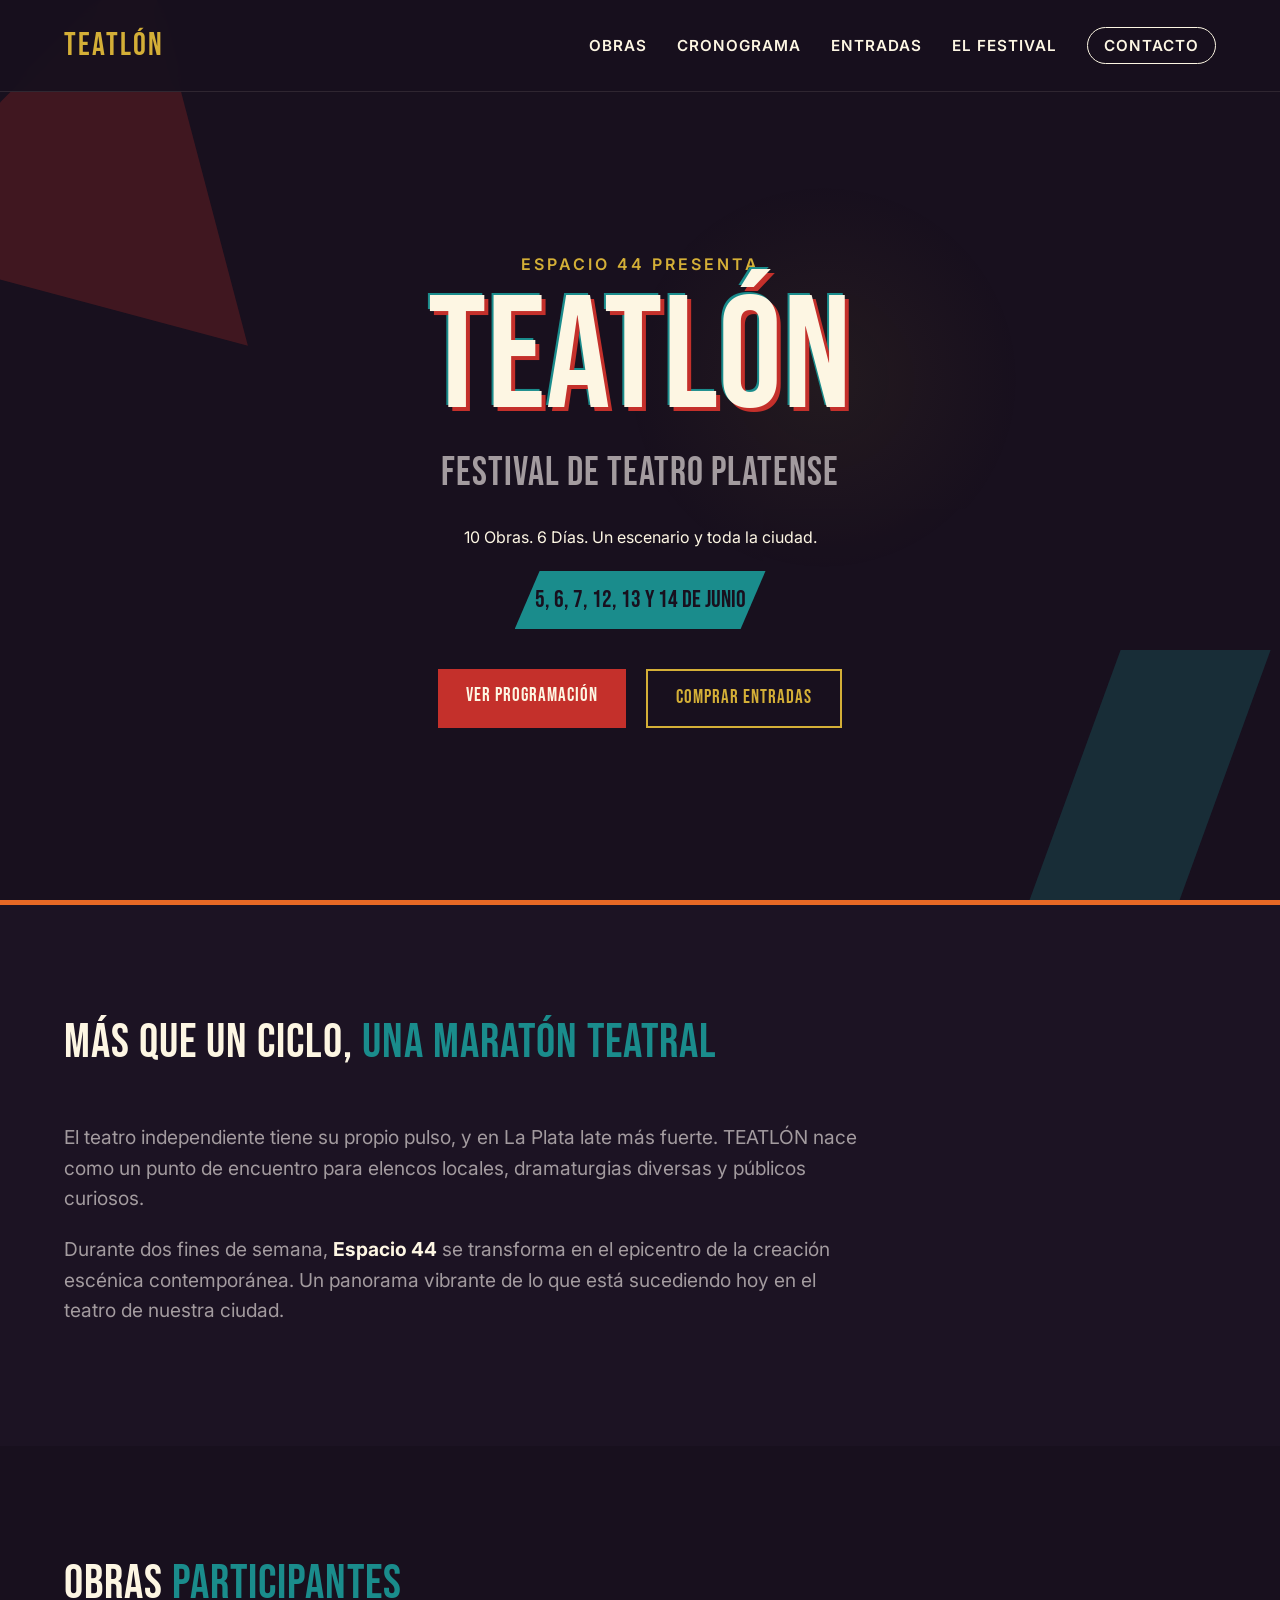
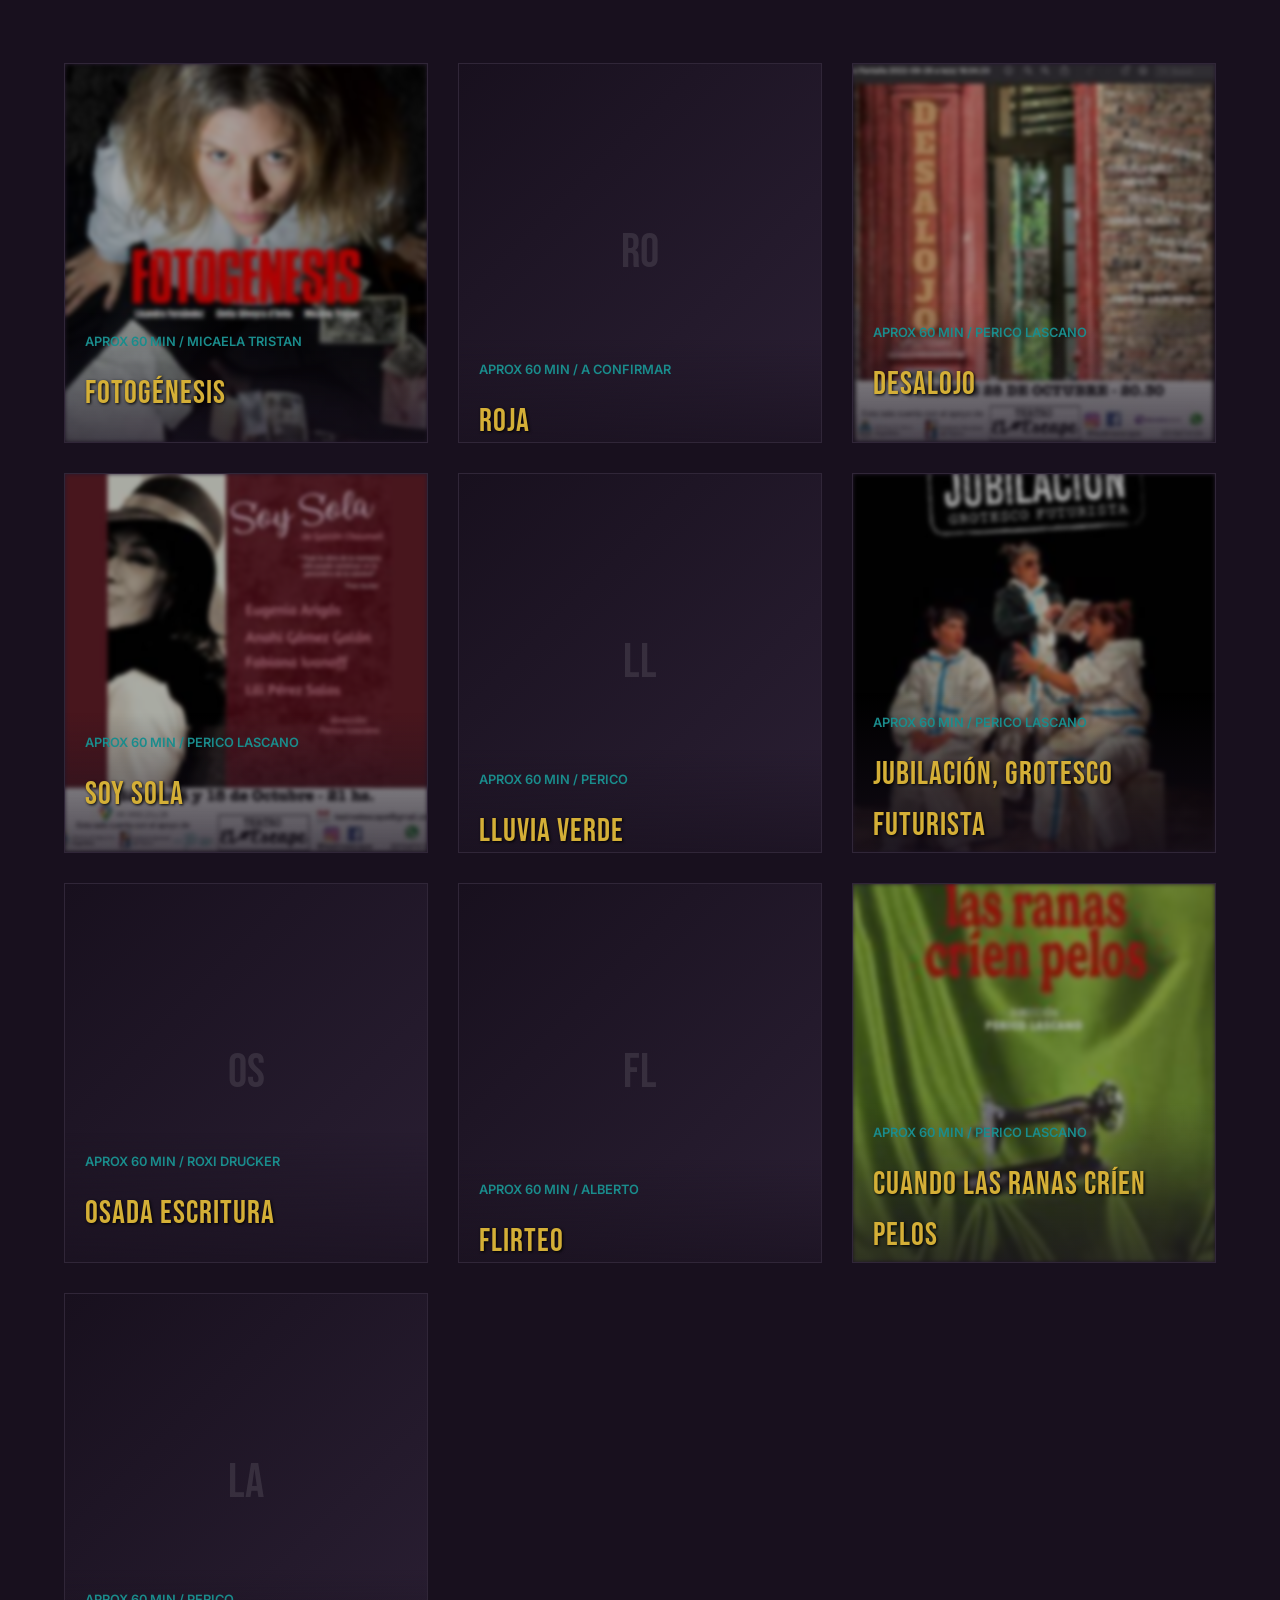
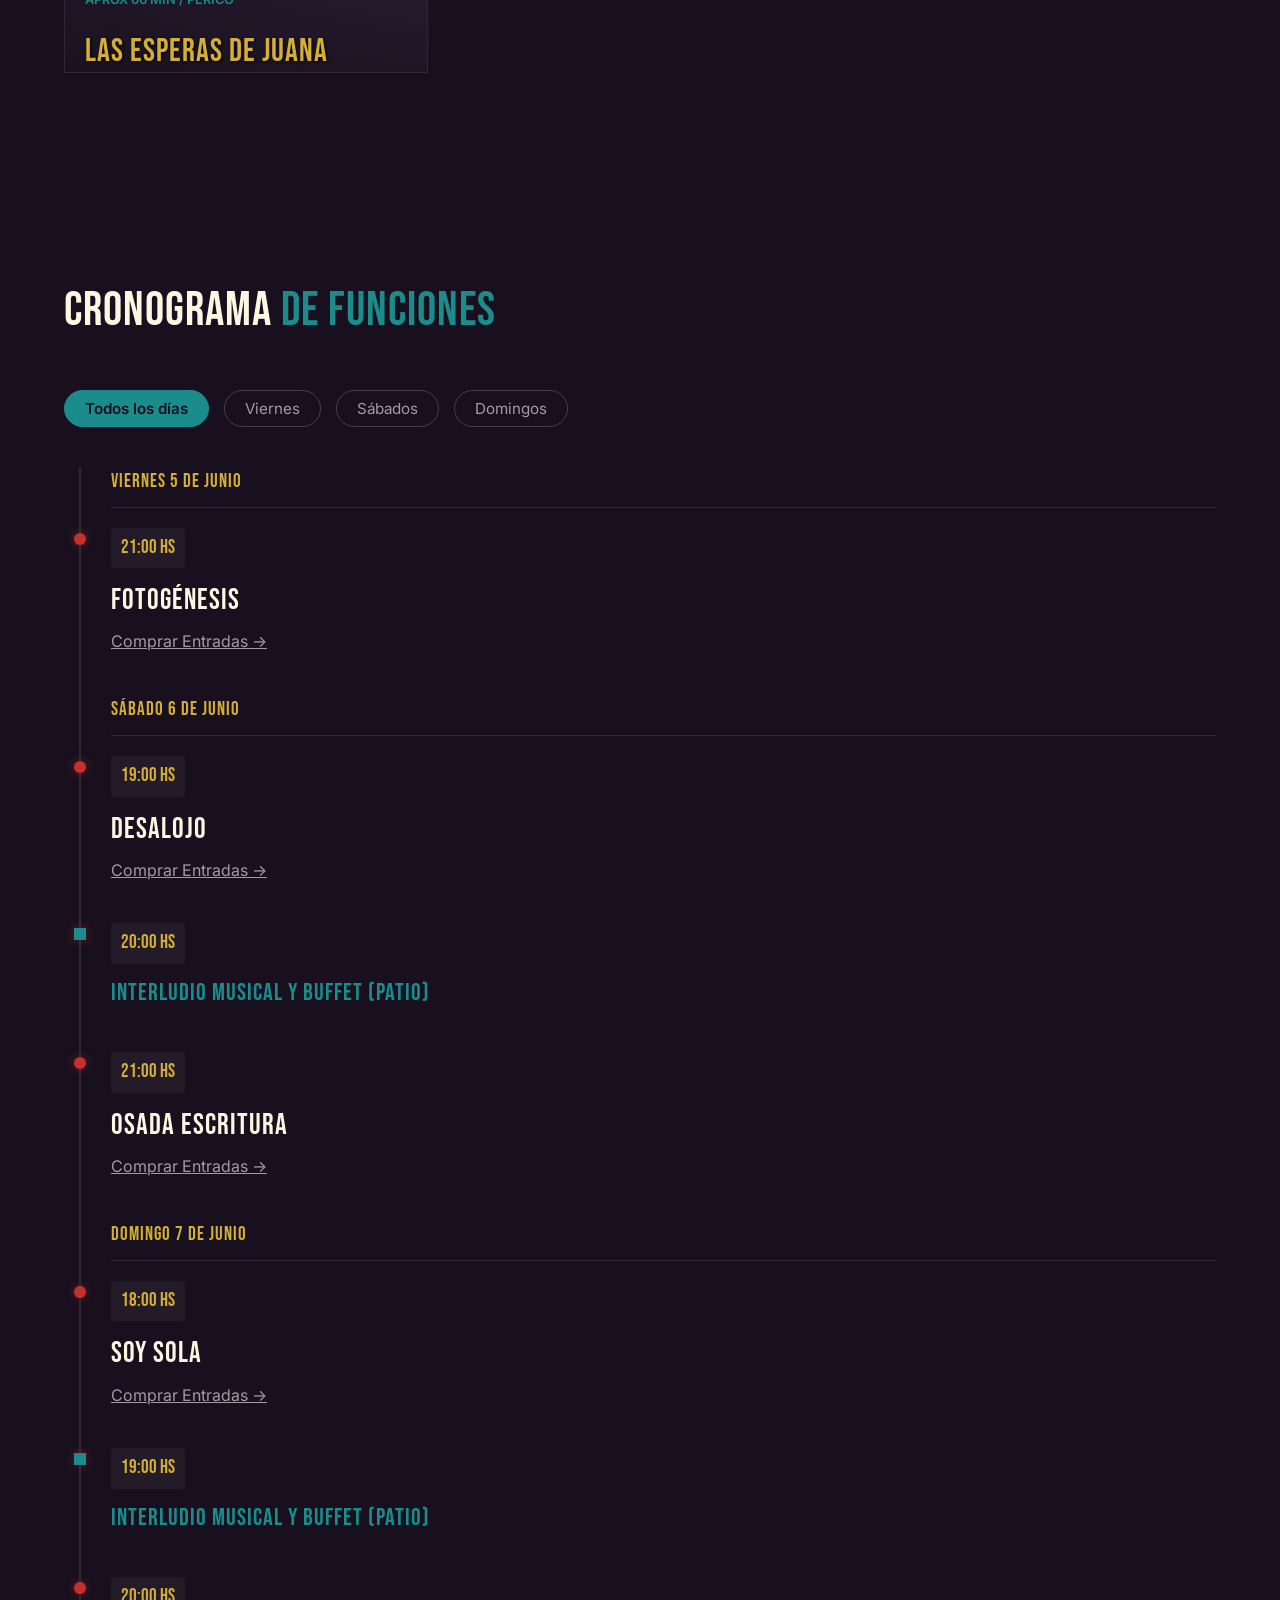
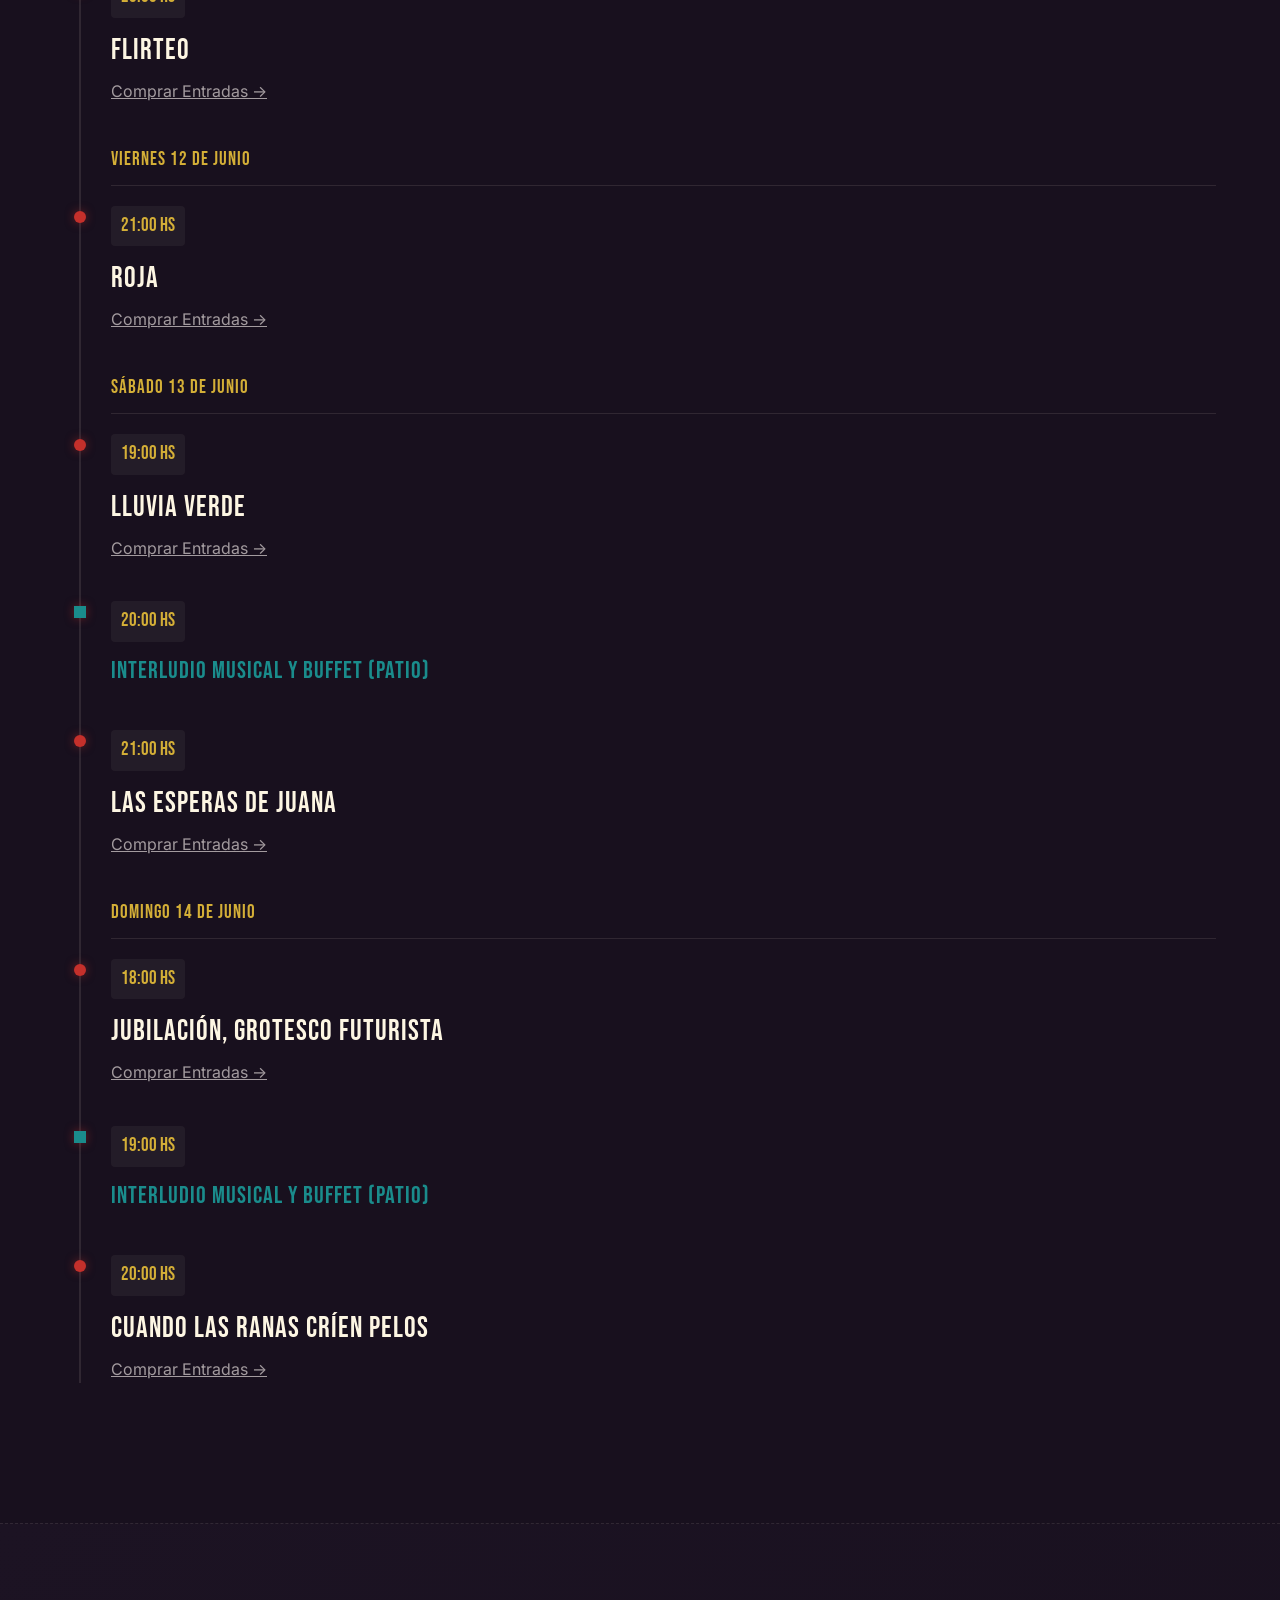
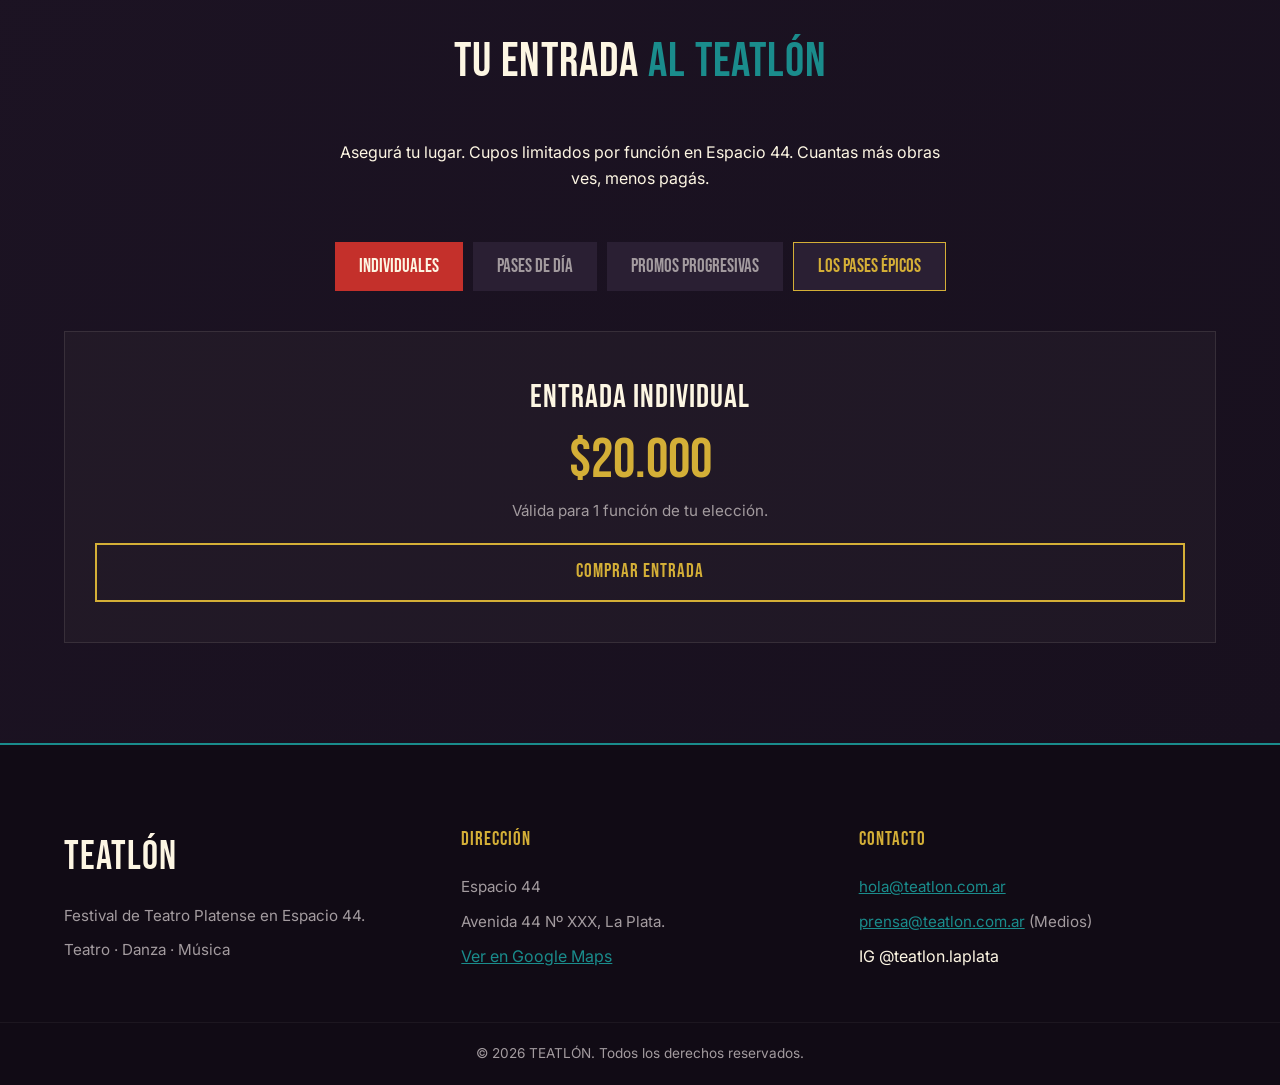
==== index.html @ a51f4315 "Versión oficial TEATLON Web" ====
<!DOCTYPE html>
<html lang="es">
<head>
    <meta charset="UTF-8">
    <meta name="viewport" content="width=device-width, initial-scale=1.0">
    <title>TEATLÓN | Festival de Teatro Platense</title>
    <meta name="description" content="Festival de Teatro Platense. 10 Obras. 6 Días. Un escenario y toda la ciudad. 5, 6, 7, 12, 13 y 14 de JUNIO en Espacio 44.">
    
    <!-- Google Fonts -->
    <link rel="preconnect" href="https://fonts.googleapis.com">
    <link rel="preconnect" href="https://fonts.gstatic.com" crossorigin>
    <link href="https://fonts.googleapis.com/css2?family=Bebas+Neue&family=Inter:wght@300;400;600;800&display=swap" rel="stylesheet">
    
    <!-- Custom CSS -->
    <link rel="stylesheet" href="style.css">
</head>
<body>
    <!-- Navbar -->
    <nav class="navbar" id="navbar">
        <div class="nav-container">
            <a href="#home" class="logo">TEATLÓN</a>
            <button class="mobile-menu-btn" aria-label="Abrir menú" id="menu-btn">
                <span></span>
                <span></span>
                <span></span>
            </button>
            <ul class="nav-links" id="nav-links">
                <li><a href="#obras">Obras</a></li>
                <li><a href="#cronograma">Cronograma</a></li>
                <li><a href="#entradas">Entradas</a></li>
                <li><a href="#nosotros">El Festival</a></li>
                <li><a href="#contacto" class="btn-outline">Contacto</a></li>
            </ul>
        </div>
    </nav>

    <!-- Hero Section -->
    <header class="hero" id="home">
        <div class="hero-content">
            <p class="subtitle">Espacio 44 presenta</p>
            <h1 class="title">TEATLÓN</h1>
            <h2 class="tagline">Festival de Teatro Platense</h2>
            <p class="description">10 Obras. 6 Días. Un escenario y toda la ciudad.</p>
            <div class="dates-badge">
                5, 6, 7, 12, 13 y 14 DE JUNIO
            </div>
            <div class="cta-container">
                <a href="#obras" class="btn btn-primary">Ver Programación</a>
                <a href="#entradas" class="btn btn-secondary">Comprar Entradas</a>
            </div>
        </div>
        <div class="hero-shapes">
            <div class="shape shape-1"></div>
            <div class="shape shape-2"></div>
            <div class="shape shape-3"></div>
        </div>
    </header>

    <!-- Nosotros Section -->
    <section class="section about" id="nosotros">
        <div class="container">
            <html-content>
                <h2 class="section-title">Más que un ciclo, <span>una maratón teatral</span></h2>
                <div class="about-text">
                    <p>El teatro independiente tiene su propio pulso, y en La Plata late más fuerte. TEATLÓN nace como un punto de encuentro para elencos locales, dramaturgias diversas y públicos curiosos.</p>
                    <p>Durante dos fines de semana, <strong>Espacio 44</strong> se transforma en el epicentro de la creación escénica contemporánea. Un panorama vibrante de lo que está sucediendo hoy en el teatro de nuestra ciudad.</p>
                </div>
            </html-content>
        </div>
    </section>

    <!-- Obras Section -->
    <section class="section obras" id="obras">
        <div class="container">
            <h2 class="section-title">Obras <span>Participantes</span></h2>
            <div class="obras-grid" id="obras-container">
                <!-- Injected via JS -->
            </div>
        </div>
    </section>

    <!-- Cronograma Section -->
    <section class="section cronograma" id="cronograma">
        <div class="container">
            <h2 class="section-title">Cronograma <span>de Funciones</span></h2>
            <div class="filtros-dias" id="day-filters">
                <button class="filter-btn active" data-filter="all">Todos los días</button>
                <button class="filter-btn" data-filter="viernes">Viernes</button>
                <button class="filter-btn" data-filter="sabados">Sábados</button>
                <button class="filter-btn" data-filter="domingos">Domingos</button>
            </div>
            <div class="timeline" id="timeline-container">
                <!-- Injected via JS -->
            </div>
        </div>
    </section>

    <!-- Entradas Section -->
    <section class="section entradas" id="entradas">
        <div class="container">
            <div class="entradas-header">
                <h2 class="section-title">Tu Entrada <span>al Teatlón</span></h2>
                <p>Asegurá tu lugar. Cupos limitados por función en Espacio 44. Cuantas más obras ves, menos pagás.</p>
            </div>
            
            <div class="pricing-tabs">
                <button class="tab-btn active" data-target="individuales">Individuales</button>
                <button class="tab-btn" data-target="combos-dias">Pases de Día</button>
                <button class="tab-btn" data-target="promos">Promos Progresivas</button>
                <button class="tab-btn highlights" data-target="combos-épicos">Los Pases Épicos</button>
            </div>

            <div class="pricing-container" id="pricing-container">
                <!-- Injected via JS -->
            </div>
        </div>
    </section>

    <!-- Contacto / Footer -->
    <footer class="footer" id="contacto">
        <div class="container footer-content">
            <div class="footer-col">
                <h3 class="footer-logo">TEATLÓN</h3>
                <p>Festival de Teatro Platense en Espacio 44.</p>
                <p>Teatro · Danza · Música</p>
            </div>
            <div class="footer-col">
                <h4>Dirección</h4>
                <p>Espacio 44</p>
                <p>Avenida 44 Nº XXX, La Plata.</p>
                <a href="#" class="footer-link">Ver en Google Maps</a>
            </div>
            <div class="footer-col">
                <h4>Contacto</h4>
                <p><a href="mailto:hola@teatlon.com.ar" class="footer-link">hola@teatlon.com.ar</a></p>
                <p><a href="mailto:prensa@teatlon.com.ar" class="footer-link">prensa@teatlon.com.ar</a> (Medios)</p>
                <div class="social-links">
                    <a href="#" class="social-icon">IG @teatlon.laplata</a>
                </div>
            </div>
        </div>
        <div class="footer-bottom">
            <p>&copy; 2026 TEATLÓN. Todos los derechos reservados.</p>
        </div>
    </footer>

    <!-- JS Files -->
    <script src="data.js"></script>
    <script src="main.js"></script>
</body>
</html>
---- style.css ----
/* CSS Variables & Theme */
:root {
    /* Colors */
    --bg-dark: #18101E; /* Deep Violet/Black - theater dark */
    --bg-light: #FDF6E3; /* Cream white for contrast */
    --text-main: #FDF6E3;
    --text-muted: #A39B9F;
    --accent-red: #C4302B; /* Brick red */
    --accent-teal: #1A8C8C; /* Teal/Aquamarine */
    --accent-gold: #D4AF37; /* Gold/Yellow */
    --accent-orange: #E66825; /* Soft Orange */

    /* Typography */
    --font-heading: 'Bebas Neue', sans-serif;
    --font-body: 'Inter', sans-serif;

    /* Transitions & UI */
    --transition-fast: 0.3s ease;
    --transition-smooth: 0.5s cubic-bezier(0.25, 1, 0.5, 1);
    --radius-sm: 4px;
    --radius-md: 8px;
    --radius-lg: 16px;
    --shadow-subtle: 0 4px 20px rgba(0, 0, 0, 0.3);
    --shadow-glow: 0 0 20px rgba(212, 175, 55, 0.4);
}

/* Reset */
* {
    margin: 0;
    padding: 0;
    box-sizing: border-box;
}

html {
    scroll-behavior: smooth;
    font-size: 16px;
}

body {
    background-color: var(--bg-dark);
    color: var(--text-main);
    font-family: var(--font-body);
    line-height: 1.6;
    overflow-x: hidden;
}

/* Container */
.container {
    width: 90%;
    max-width: 1200px;
    margin: 0 auto;
}

/* Typography Defaults */
h1, h2, h3, h4, h5, h6 {
    font-family: var(--font-heading);
    font-weight: normal;
    letter-spacing: 1px;
}

a {
    text-decoration: none;
    color: inherit;
    transition: color var(--transition-fast);
}

/* Buttons */
.btn {
    display: inline-block;
    padding: 12px 28px;
    font-family: var(--font-heading);
    font-size: 1.2rem;
    letter-spacing: 1px;
    border-radius: 0; /* Geometric feel */
    cursor: pointer;
    transition: all var(--transition-fast);
    text-align: center;
    border: none;
}

.btn-primary {
    background-color: var(--accent-red);
    color: var(--text-main);
}
.btn-primary:hover {
    background-color: #A32622;
    transform: translateY(-3px);
    box-shadow: var(--shadow-subtle);
}

.btn-secondary {
    background-color: transparent;
    color: var(--accent-gold);
    border: 2px solid var(--accent-gold);
}
.btn-secondary:hover {
    background-color: var(--accent-gold);
    color: var(--bg-dark);
    transform: translateY(-3px);
}

.btn-outline {
    border: 1px solid var(--text-main);
    padding: 8px 16px;
    border-radius: 20px;
    font-size: 0.9rem;
}
.btn-outline:hover {
    background-color: var(--text-main);
    color: var(--bg-dark);
}

/* --- Navigation --- */
.navbar {
    position: fixed;
    top: 0;
    width: 100%;
    padding: 20px 0;
    background: rgba(24, 16, 30, 0.95);
    backdrop-filter: blur(10px);
    z-index: 1000;
    transition: padding var(--transition-fast);
    border-bottom: 1px solid rgba(253, 246, 227, 0.1);
}
.navbar.scrolled {
    padding: 10px 0;
    box-shadow: 0 5px 20px rgba(0,0,0,0.5);
}
.nav-container {
    display: flex;
    justify-content: space-between;
    align-items: center;
    width: 90%;
    max-width: 1200px;
    margin: 0 auto;
}
.logo {
    font-family: var(--font-heading);
    font-size: 2rem;
    color: var(--accent-gold);
    letter-spacing: 2px;
}
.nav-links {
    list-style: none;
    display: flex;
    align-items: center;
    gap: 30px;
}
.nav-links a {
    font-size: 0.95rem;
    font-weight: 600;
    text-transform: uppercase;
    letter-spacing: 1px;
}
.nav-links a:hover:not(.btn-outline) {
    color: var(--accent-teal);
}
.mobile-menu-btn {
    display: none;
    background: transparent;
    border: none;
    cursor: pointer;
    flex-direction: column;
    gap: 6px;
}
.mobile-menu-btn span {
    display: block;
    width: 30px;
    height: 2px;
    background-color: var(--text-main);
    transition: var(--transition-fast);
}

/* --- Sections --- */
.section {
    padding: 100px 0;
}
.section-title {
    font-size: 3rem;
    margin-bottom: 40px;
    color: var(--text-main);
    text-transform: uppercase;
}
.section-title span {
    color: var(--accent-teal);
}

/* --- Hero Section --- */
.hero {
    min-height: 100vh;
    display: flex;
    align-items: center;
    justify-content: center;
    position: relative;
    overflow: hidden;
    padding-top: 80px; /* Offset for nav */
}
.hero-content {
    text-align: center;
    z-index: 2;
    max-width: 800px;
    padding: 0 20px;
}
.hero .subtitle {
    font-weight: 600;
    letter-spacing: 3px;
    text-transform: uppercase;
    color: var(--accent-gold);
    margin-bottom: 10px;
}
.hero .title {
    font-size: clamp(5rem, 15vw, 10rem);
    line-height: 0.9;
    color: var(--text-main);
    text-shadow: 4px 4px 0px var(--accent-red), -2px -2px 0px var(--accent-teal);
    margin-bottom: 10px;
    position: relative;
    display: inline-block;
}
.hero .tagline {
    font-size: clamp(1.5rem, 4vw, 2.5rem);
    color: var(--text-muted);
    margin-bottom: 20px;
}
.hero .dates-badge {
    background-color: var(--accent-teal);
    color: var(--bg-dark);
    display: inline-block;
    padding: 10px 20px;
    font-family: var(--font-heading);
    font-size: 1.5rem;
    margin: 20px 0 40px;
    clip-path: polygon(10% 0, 100% 0, 90% 100%, 0% 100%); /* Diagonal shape */
}
.cta-container {
    display: flex;
    gap: 20px;
    justify-content: center;
    flex-wrap: wrap;
}

/* Abstract Shapes */
.hero-shapes {
    position: absolute;
    top: 0; left: 0; width: 100%; height: 100%;
    z-index: 1;
    pointer-events: none;
    opacity: 0.6;
}
.shape {
    position: absolute;
}
.shape-1 { /* Red Triangle */
    width: 0; height: 0;
    border-left: 200px solid transparent;
    border-right: 200px solid transparent;
    border-bottom: 350px solid rgba(196, 48, 43, 0.4);
    top: -50px; left: -100px;
    transform: rotate(15deg);
}
.shape-2 { /* Teal Box */
    width: 150px; height: 300px;
    background-color: rgba(26, 140, 140, 0.4);
    bottom: -50px; right: 5%;
    transform: skew(-20deg);
}
.shape-3 { /* Gold Circle/ellipse */
    width: 400px; height: 400px;
    border-radius: 50%;
    background: radial-gradient(circle, rgba(212,175,55,0.1) 0%, rgba(212,175,55,0) 70%);
    top: 20%; right: 20%;
}

/* --- About Section --- */
.about {
    background-color: #1c1323;
    border-top: 5px solid var(--accent-orange);
}
.about-text {
    max-width: 800px;
    font-size: 1.2rem;
    color: var(--text-muted);
}
.about-text p {
    margin-bottom: 20px;
}
.about-text strong {
    color: var(--text-main);
}

/* --- Obras --- */
.obras-grid {
    display: grid;
    grid-template-columns: repeat(auto-fill, minmax(280px, 1fr));
    gap: 30px;
}
.obra-card {
    background: #251a2e;
    position: relative;
    overflow: hidden;
    height: 380px;
    cursor: pointer;
    border: 1px solid rgba(253, 246, 227, 0.05);
    transition: transform var(--transition-smooth);
}
.obra-card::before { /* La Plata Diagonal subtle pattern on hover */
    content: '';
    position: absolute;
    top: 0; left: 0; width: 100%; height: 100%;
    background: repeating-linear-gradient(45deg, transparent, transparent 10px, rgba(253, 246, 227, 0.02) 10px, rgba(253, 246, 227, 0.02) 11px);
    opacity: 0;
    transition: opacity var(--transition-fast);
}
.obra-card:hover {
    transform: translateY(-10px);
    box-shadow: 0 15px 30px rgba(0,0,0,0.5);
    border-color: var(--accent-gold);
}
.obra-card:hover::before {
    opacity: 1;
}

.obra-img-placeholder {
    height: 100%; width: 100%;
    background: linear-gradient(135deg, var(--bg-dark), #2a1f33);
    position: absolute; top:0; left:0;
    display: flex; align-items: center; justify-content: center;
    color: rgba(255,255,255,0.1);
    font-family: var(--font-heading); font-size: 3rem;
}

.obra-info {
    position: absolute;
    bottom: 0; width: 100%;
    padding: 30px 20px;
    background: linear-gradient(to top, rgba(24,16,30,1) 40%, rgba(24,16,30,0) 100%);
    transform: translateY(60%);
    transition: transform var(--transition-smooth);
    z-index: 2;
}
.obra-card:hover .obra-info {
    transform: translateY(0);
}
.obra-title {
    font-size: 2rem;
    color: var(--accent-gold);
    margin-bottom: 5px;
    text-shadow: 1px 1px 3px #000;
}
.obra-tags {
    font-size: 0.8rem;
    color: var(--accent-teal);
    text-transform: uppercase;
    font-weight: 600;
    margin-bottom: 15px;
}
.obra-desc {
    font-size: 0.9rem;
    color: var(--text-muted);
    margin-bottom: 15px;
    opacity: 0;
    transition: opacity 0.3s 0.1s;
}
.obra-card:hover .obra-desc {
    opacity: 1;
}
.obra-link {
    color: var(--text-main);
    font-weight: bold;
    font-size: 0.9rem;
    border-bottom: 1px solid var(--accent-red);
    display: inline-block;
    opacity: 0;
    transition: opacity 0.3s 0.2s;
}
.obra-card:hover .obra-link {
    opacity: 1;
}

/* --- Cronograma --- */
.cronograma {
    background-color: var(--bg-dark);
}
.filtros-dias {
    display: flex;
    gap: 15px;
    margin-bottom: 40px;
    flex-wrap: wrap;
}
.filter-btn {
    background: transparent;
    border: 1px solid rgba(253, 246, 227, 0.2);
    color: var(--text-muted);
    padding: 8px 20px;
    font-family: var(--font-body);
    font-size: 0.95rem;
    cursor: pointer;
    border-radius: 20px;
    transition: var(--transition-fast);
}
.filter-btn:hover, .filter-btn.active {
    background: var(--accent-teal);
    color: var(--bg-dark);
    border-color: var(--accent-teal);
    font-weight: 600;
}
.timeline {
    position: relative;
    border-left: 2px solid rgba(253, 246, 227, 0.1);
    padding-left: 30px;
    margin-left: 15px;
}
.timeline-item {
    position: relative;
    margin-bottom: 40px;
    animation: fadeIn 0.5s ease forwards;
}
@keyframes fadeIn {
    from { opacity: 0; transform: translateX(-10px); }
    to { opacity: 1; transform: translateX(0); }
}
.timeline-item::before {
    content: '';
    position: absolute;
    left: -37px;
    top: 5px;
    width: 12px; height: 12px;
    border-radius: 50%;
    background: var(--accent-red);
    box-shadow: 0 0 10px rgba(196,48,43,0.5);
}
.time-badge {
    display: inline-block;
    background: rgba(253, 246, 227, 0.05);
    padding: 5px 10px;
    border-radius: 4px;
    font-family: var(--font-heading);
    font-size: 1.2rem;
    color: var(--accent-gold);
    margin-bottom: 10px;
}
.show-title {
    font-size: 1.8rem;
    color: var(--text-main);
    margin-bottom: 5px;
}
.timeline-item.interludio::before {
    background: var(--accent-teal);
    border-radius: 0; /* Square marker */
}
.timeline-item.interludio .show-title {
    color: var(--accent-teal);
    font-size: 1.5rem;
}

/* --- Entradas --- */
.entradas {
    background: linear-gradient(135deg, #1c1323, var(--bg-dark));
    border-top: 1px dashed rgba(253, 246, 227, 0.1);
}
.entradas-header {
    text-align: center;
    max-width: 600px;
    margin: 0 auto 50px;
}
.pricing-tabs {
    display: flex;
    justify-content: center;
    flex-wrap: wrap;
    gap: 10px;
    margin-bottom: 40px;
}
.tab-btn {
    background: #2a1f33;
    border: none;
    color: var(--text-muted);
    padding: 12px 24px;
    font-family: var(--font-heading);
    font-size: 1.2rem;
    cursor: pointer;
    transition: var(--transition-fast);
}
.tab-btn:hover, .tab-btn.active {
    background: var(--accent-red);
    color: var(--text-main);
}
.tab-btn.highlights {
    border: 1px solid var(--accent-gold);
    color: var(--accent-gold);
}
.tab-btn.highlights.active {
    background: var(--accent-gold);
    color: var(--bg-dark);
}

.pricing-grid {
    display: grid;
    grid-template-columns: repeat(auto-fit, minmax(300px, 1fr));
    gap: 30px;
    display: none; /* hidden by default, toggled via JS */
}
.pricing-grid.active {
    display: grid;
    animation: fadeIn 0.4s ease;
}

.pricing-card {
    background: rgba(253, 246, 227, 0.03);
    border: 1px solid rgba(253, 246, 227, 0.1);
    padding: 40px 30px;
    text-align: center;
    display: flex;
    flex-direction: column;
    justify-content: space-between;
    transition: var(--transition-smooth);
    position: relative;
    overflow: hidden;
}
.pricing-card:hover {
    transform: translateY(-5px);
    background: rgba(253, 246, 227, 0.05);
    border-color: rgba(253, 246, 227, 0.3);
}
.pricing-card.epic {
    border-color: var(--accent-gold);
    background: linear-gradient(180deg, rgba(212,175,55,0.05) 0%, transparent 100%);
}
.pricing-card.epic::before {
    content: '👑 MEJOR OPCIÓN';
    position: absolute;
    top: 15px; right: -35px;
    background: var(--accent-gold);
    color: var(--bg-dark);
    font-size: 0.8rem;
    font-weight: bold;
    padding: 5px 40px;
    transform: rotate(45deg);
}
.card-title {
    font-family: var(--font-heading);
    font-size: 2rem;
    color: var(--text-main);
    margin-bottom: 10px;
}
.card-price {
    font-family: var(--font-heading);
    font-size: 3.5rem;
    color: var(--accent-gold);
    line-height: 1;
    margin-bottom: 10px;
}
.card-desc {
    color: var(--text-muted);
    font-size: 0.95rem;
    margin-bottom: 20px;
}
.card-savings {
    display: inline-block;
    background: rgba(26, 140, 140, 0.2);
    color: var(--accent-teal);
    padding: 4px 10px;
    border-radius: 20px;
    font-size: 0.8rem;
    font-weight: 600;
    margin-bottom: 30px;
}
.pricing-card .btn {
    width: 100%;
    margin-top: auto;
}

/* --- Footer --- */
.footer {
    background: #110b15;
    padding: 80px 0 20px;
    border-top: 2px solid var(--accent-teal);
}
.footer-content {
    display: grid;
    grid-template-columns: repeat(auto-fit, minmax(250px, 1fr));
    gap: 40px;
    margin-bottom: 50px;
}
.footer-logo {
    font-family: var(--font-heading);
    font-size: 2.5rem;
    color: var(--text-main);
    margin-bottom: 15px;
}
.footer-col h4 {
    font-size: 1.2rem;
    color: var(--accent-gold);
    margin-bottom: 20px;
}
.footer-col p {
    color: var(--text-muted);
    font-size: 0.95rem;
    margin-bottom: 10px;
}
.footer-link {
    color: var(--accent-teal);
    text-decoration: underline;
}
.footer-link:hover {
    color: var(--text-main);
}
.footer-bottom {
    text-align: center;
    padding-top: 20px;
    border-top: 1px solid rgba(253, 246, 227, 0.05);
    color: var(--text-muted);
    font-size: 0.85rem;
}

/* --- Responsive --- */
@media (max-width: 768px) {
    .nav-links {
        position: fixed;
        right: -100%;
        top: 0;
        height: 100vh;
        width: 70%;
        background: var(--bg-dark);
        flex-direction: column;
        justify-content: center;
        transition: var(--transition-smooth);
        border-left: 1px solid rgba(253, 246, 227, 0.1);
        padding: 40px;
    }
    .nav-links.active {
        right: 0;
    }
    .mobile-menu-btn {
        display: flex;
        z-index: 1001;
    }
    .mobile-menu-btn.active span:nth-child(1) { transform: translateY(8px) rotate(45deg); }
    .mobile-menu-btn.active span:nth-child(2) { opacity: 0; }
    .mobile-menu-btn.active span:nth-child(3) { transform: translateY(-8px) rotate(-45deg); }
    
    .hero .title { font-size: 4rem; }
    .hero .dates-badge { font-size: 1.2rem; }
}
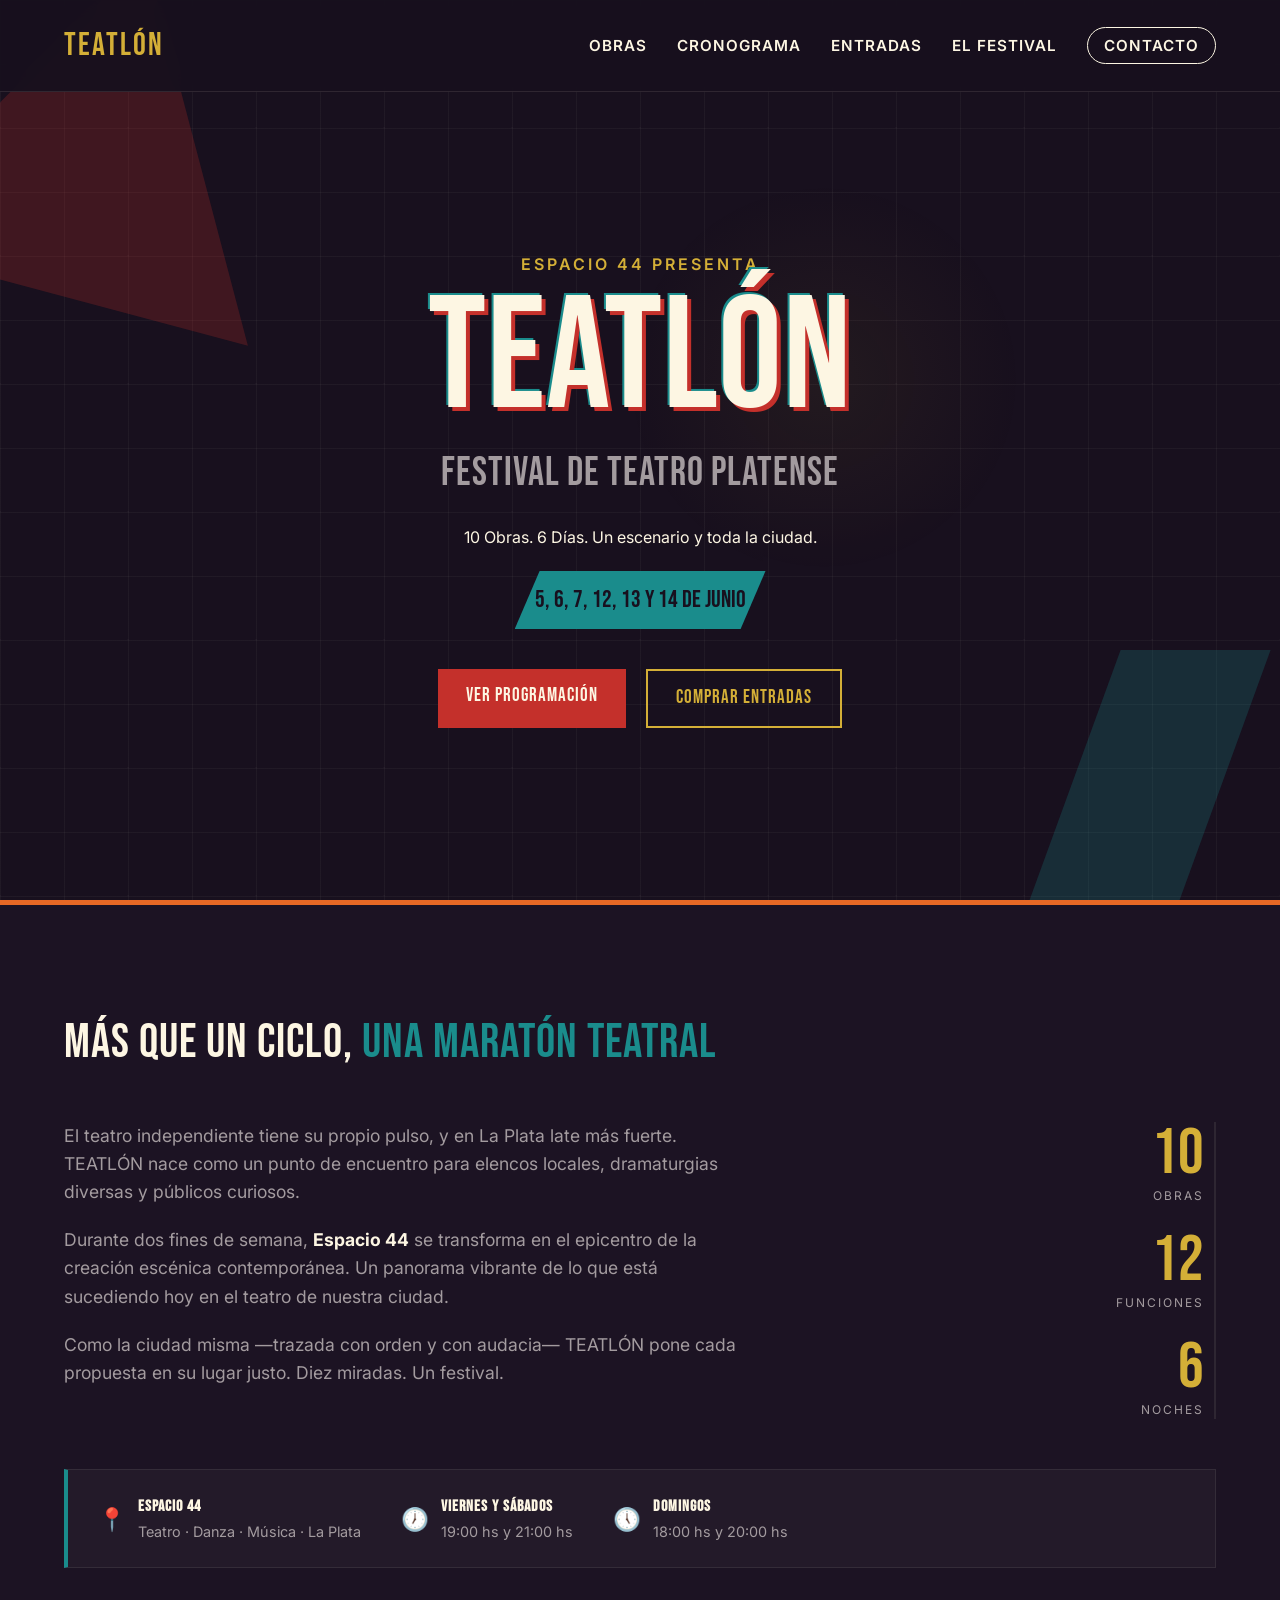
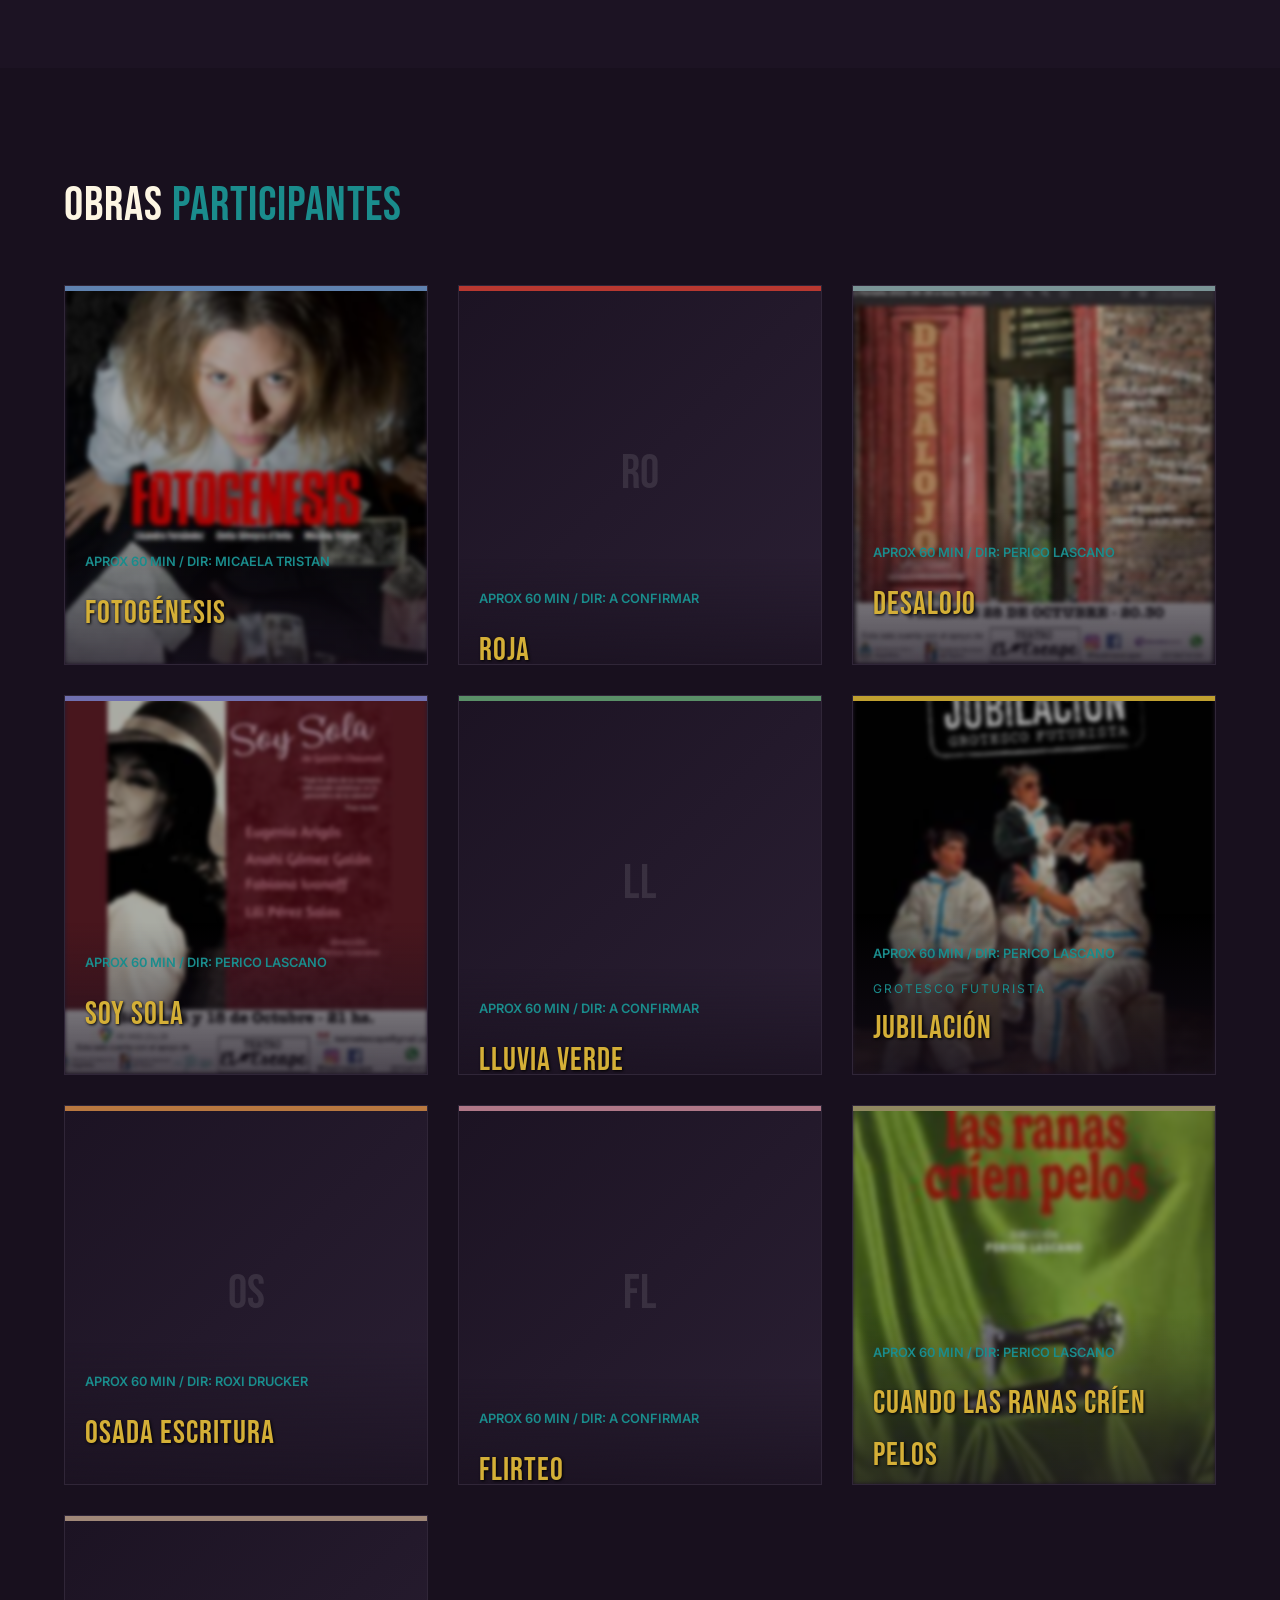
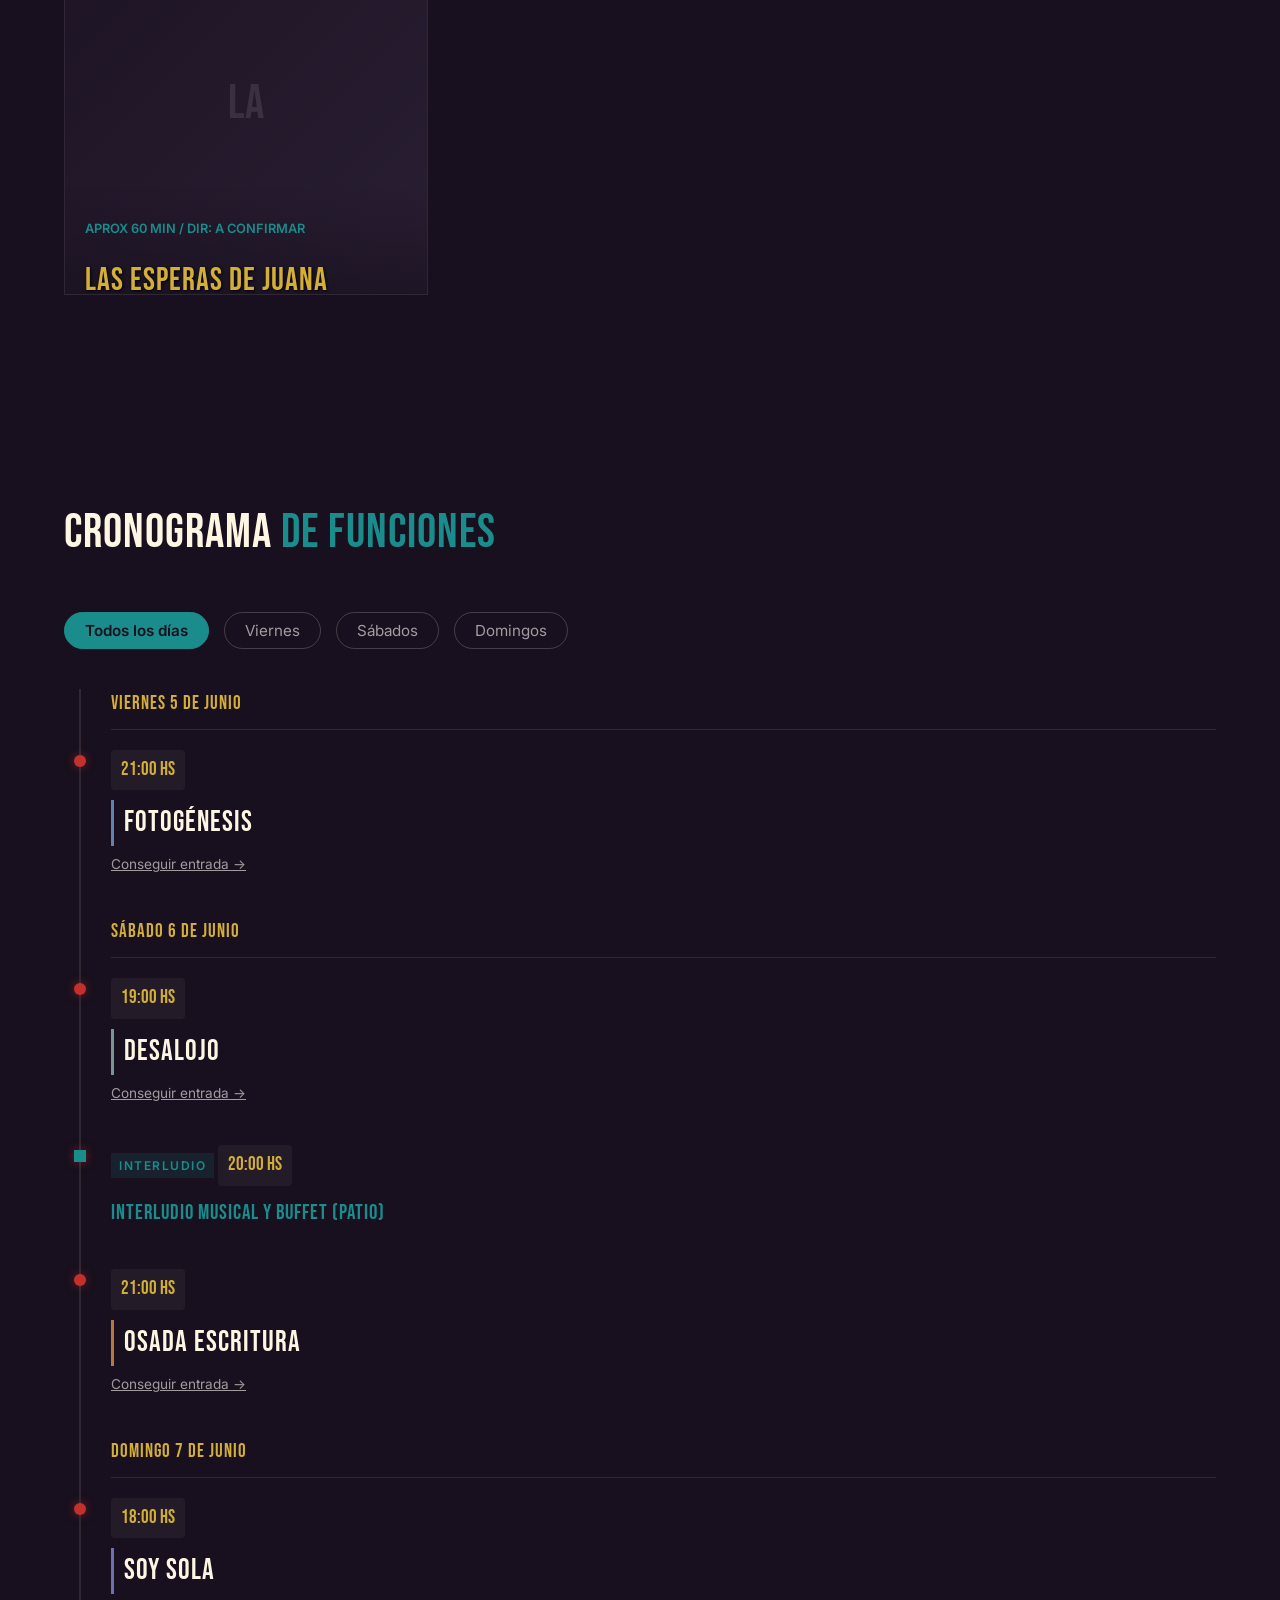
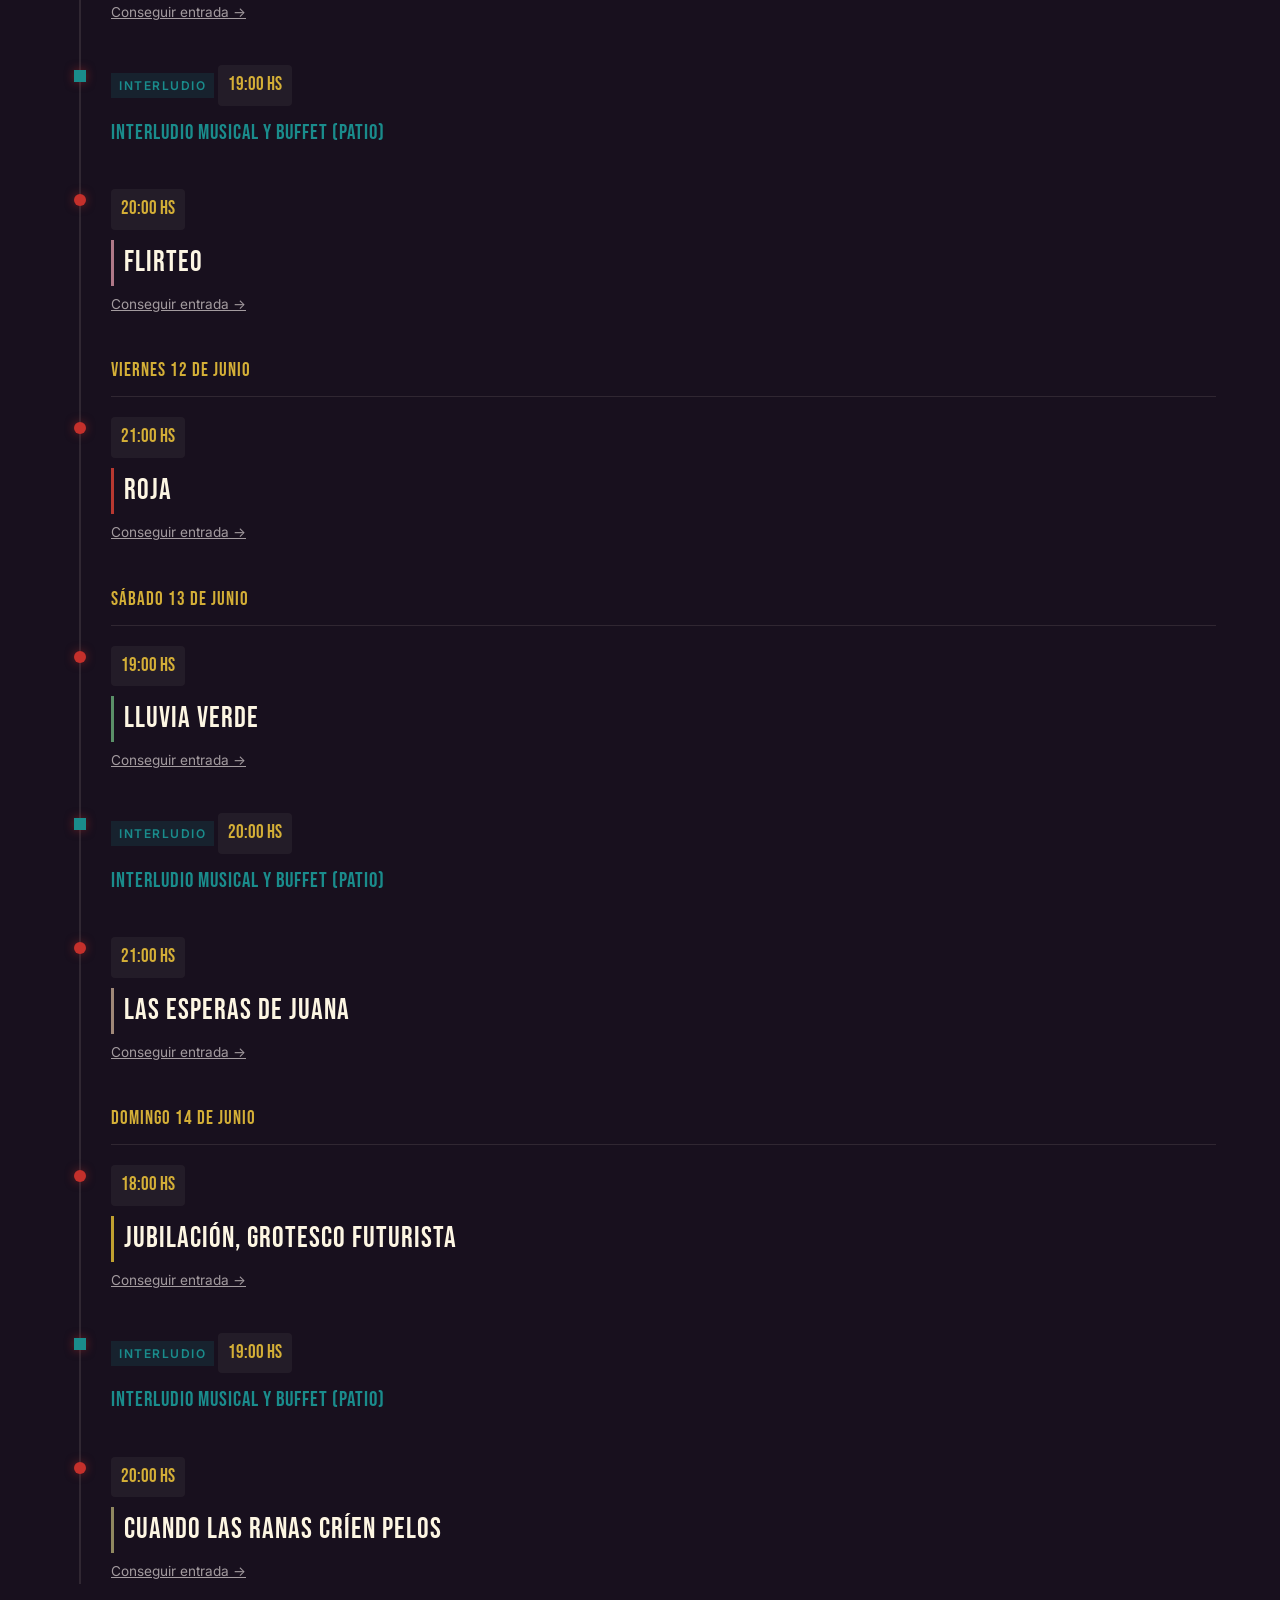
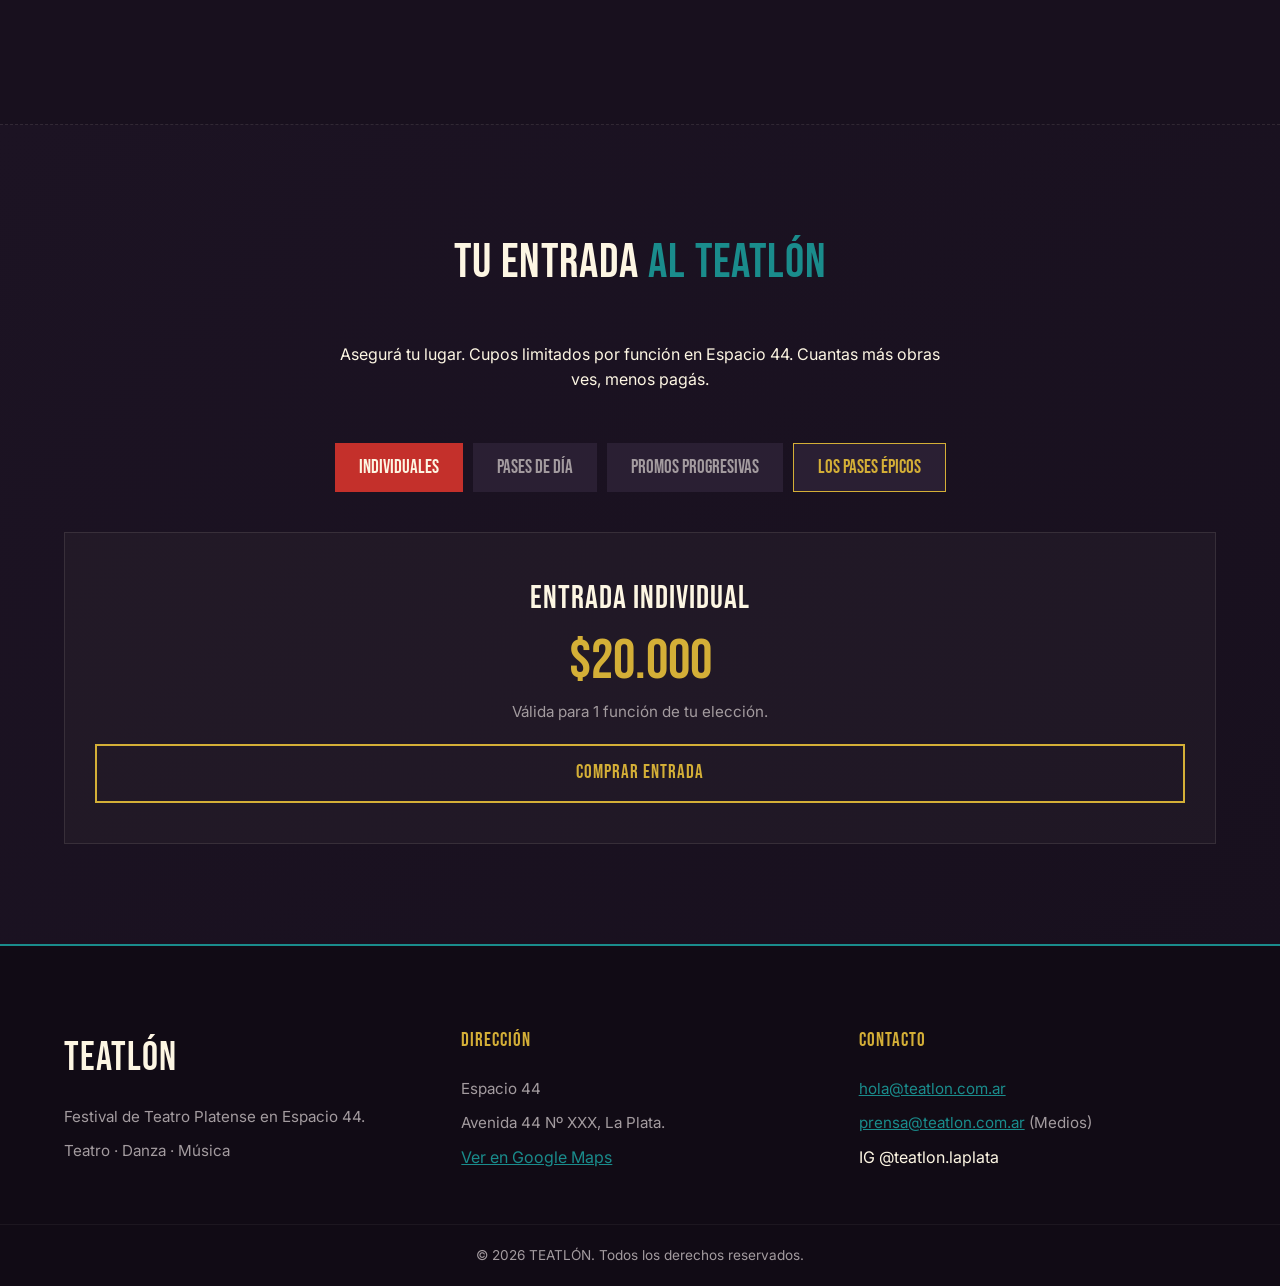
==== commit cdf920f0: "Subiendo dependencias" ====
--- a/index.html
+++ b/index.html
@@ -49,6 +49,8 @@
                 <a href="#entradas" class="btn btn-secondary">Comprar Entradas</a>
             </div>
         </div>
+        <!-- Grilla urbana La Plata: cuadrícula regular + diagonales -->
+        <div class="hero-grid-bg" aria-hidden="true"></div>
         <div class="hero-shapes">
             <div class="shape shape-1"></div>
             <div class="shape shape-2"></div>
@@ -59,13 +61,51 @@
     <!-- Nosotros Section -->
     <section class="section about" id="nosotros">
         <div class="container">
-            <html-content>
-                <h2 class="section-title">Más que un ciclo, <span>una maratón teatral</span></h2>
+            <h2 class="section-title">Más que un ciclo, <span>una maratón teatral</span></h2>
+            <div class="about-layout">
                 <div class="about-text">
                     <p>El teatro independiente tiene su propio pulso, y en La Plata late más fuerte. TEATLÓN nace como un punto de encuentro para elencos locales, dramaturgias diversas y públicos curiosos.</p>
                     <p>Durante dos fines de semana, <strong>Espacio 44</strong> se transforma en el epicentro de la creación escénica contemporánea. Un panorama vibrante de lo que está sucediendo hoy en el teatro de nuestra ciudad.</p>
+                    <p>Como la ciudad misma —trazada con orden y con audacia— TEATLÓN pone cada propuesta en su lugar justo. Diez miradas. Un festival.</p>
                 </div>
-            </html-content>
+                <div class="about-stats">
+                    <div class="stat-item">
+                        <span class="stat-num">10</span>
+                        <span class="stat-label">obras</span>
+                    </div>
+                    <div class="stat-item">
+                        <span class="stat-num">12</span>
+                        <span class="stat-label">funciones</span>
+                    </div>
+                    <div class="stat-item">
+                        <span class="stat-num">6</span>
+                        <span class="stat-label">noches</span>
+                    </div>
+                </div>
+            </div>
+            <div class="sede-info">
+                <div class="sede-info__bloque">
+                    <span class="sede-info__icon">📍</span>
+                    <div>
+                        <strong>Espacio 44</strong>
+                        <p>Teatro · Danza · Música · La Plata</p>
+                    </div>
+                </div>
+                <div class="sede-info__bloque">
+                    <span class="sede-info__icon">🕖</span>
+                    <div>
+                        <strong>Viernes y sábados</strong>
+                        <p>19:00 hs y 21:00 hs</p>
+                    </div>
+                </div>
+                <div class="sede-info__bloque">
+                    <span class="sede-info__icon">🕔</span>
+                    <div>
+                        <strong>Domingos</strong>
+                        <p>18:00 hs y 20:00 hs</p>
+                    </div>
+                </div>
+            </div>
         </div>
     </section>
 
--- a/style.css
+++ b/style.css
@@ -239,6 +239,26 @@
     flex-wrap: wrap;
 }
 
+/* ─── La Plata grid background (cuadrícula + diagonales) ─── */
+.hero-grid-bg {
+    position: absolute;
+    top: 0; left: 0; width: 100%; height: 100%;
+    z-index: 1;
+    pointer-events: none;
+    background-image:
+        /* Cuadrícula regular — calles de La Plata */
+        linear-gradient(rgba(253,246,227,0.045) 1px, transparent 1px),
+        linear-gradient(90deg, rgba(253,246,227,0.045) 1px, transparent 1px),
+        /* Diagonales — avenidas diagonales de La Plata */
+        linear-gradient(45deg,  rgba(253,246,227,0.025) 1px, transparent 1px),
+        linear-gradient(-45deg, rgba(253,246,227,0.025) 1px, transparent 1px);
+    background-size:
+        64px 64px,
+        64px 64px,
+        128px 128px,
+        128px 128px;
+}
+
 /* Abstract Shapes */
 .hero-shapes {
     position: absolute;
@@ -276,9 +296,16 @@
     background-color: #1c1323;
     border-top: 5px solid var(--accent-orange);
 }
+.about-layout {
+    display: grid;
+    grid-template-columns: 1fr auto;
+    gap: 60px;
+    align-items: start;
+    margin-bottom: 50px;
+}
 .about-text {
-    max-width: 800px;
-    font-size: 1.2rem;
+    max-width: 680px;
+    font-size: 1.1rem;
     color: var(--text-muted);
 }
 .about-text p {
@@ -286,6 +313,62 @@
 }
 .about-text strong {
     color: var(--text-main);
+}
+.about-stats {
+    display: flex;
+    flex-direction: column;
+    gap: 24px;
+    text-align: right;
+    padding-right: 10px;
+    border-right: 2px solid rgba(253,246,227,0.08);
+}
+.stat-item {
+    display: flex;
+    flex-direction: column;
+}
+.stat-num {
+    font-family: var(--font-heading);
+    font-size: 4rem;
+    line-height: 1;
+    color: var(--accent-gold);
+}
+.stat-label {
+    font-size: 0.75rem;
+    letter-spacing: 2px;
+    text-transform: uppercase;
+    color: var(--text-muted);
+}
+
+/* Sede info bar */
+.sede-info {
+    display: flex;
+    gap: 40px;
+    flex-wrap: wrap;
+    padding: 24px 30px;
+    background: rgba(253,246,227,0.03);
+    border: 1px solid rgba(253,246,227,0.08);
+    border-left: 4px solid var(--accent-teal);
+}
+.sede-info__bloque {
+    display: flex;
+    align-items: center;
+    gap: 12px;
+}
+.sede-info__icon {
+    font-size: 1.4rem;
+    flex-shrink: 0;
+}
+.sede-info__bloque strong {
+    display: block;
+    color: var(--text-main);
+    font-size: 1rem;
+    font-family: var(--font-heading);
+    letter-spacing: 1px;
+}
+.sede-info__bloque p {
+    color: var(--text-muted);
+    font-size: 0.9rem;
+    margin: 0;
 }
 
 /* --- Obras --- */
@@ -375,6 +458,19 @@
 }
 .obra-card:hover .obra-link {
     opacity: 1;
+}
+
+/* Obra color accent bar */
+.obra-color-bar {
+    position: absolute;
+    top: 0; left: 0;
+    width: 100%;
+    height: 5px;
+    z-index: 3;
+    transition: height var(--transition-fast);
+}
+.obra-card:hover .obra-color-bar {
+    height: 7px;
 }
 
 /* --- Cronograma --- */
@@ -450,7 +546,24 @@
 }
 .timeline-item.interludio .show-title {
     color: var(--accent-teal);
-    font-size: 1.5rem;
+    font-size: 1.3rem;
+    letter-spacing: 1px;
+}
+.interludio-tag {
+    display: inline-block;
+    background: rgba(26,140,140,0.15);
+    color: var(--accent-teal);
+    font-size: 0.75rem;
+    font-weight: 600;
+    letter-spacing: 1.5px;
+    text-transform: uppercase;
+    padding: 3px 8px;
+    margin-bottom: 6px;
+}
+
+/* Active nav link */
+.nav-links a.nav-active {
+    color: var(--accent-gold);
 }
 
 /* --- Entradas --- */
@@ -614,6 +727,23 @@
 
 /* --- Responsive --- */
 @media (max-width: 768px) {
+    .about-layout {
+        grid-template-columns: 1fr;
+        gap: 30px;
+    }
+    .about-stats {
+        flex-direction: row;
+        justify-content: space-around;
+        text-align: center;
+        border-right: none;
+        border-top: 1px solid rgba(253,246,227,0.08);
+        padding-top: 24px;
+        padding-right: 0;
+    }
+    .sede-info {
+        flex-direction: column;
+        gap: 20px;
+    }
     .nav-links {
         position: fixed;
         right: -100%;
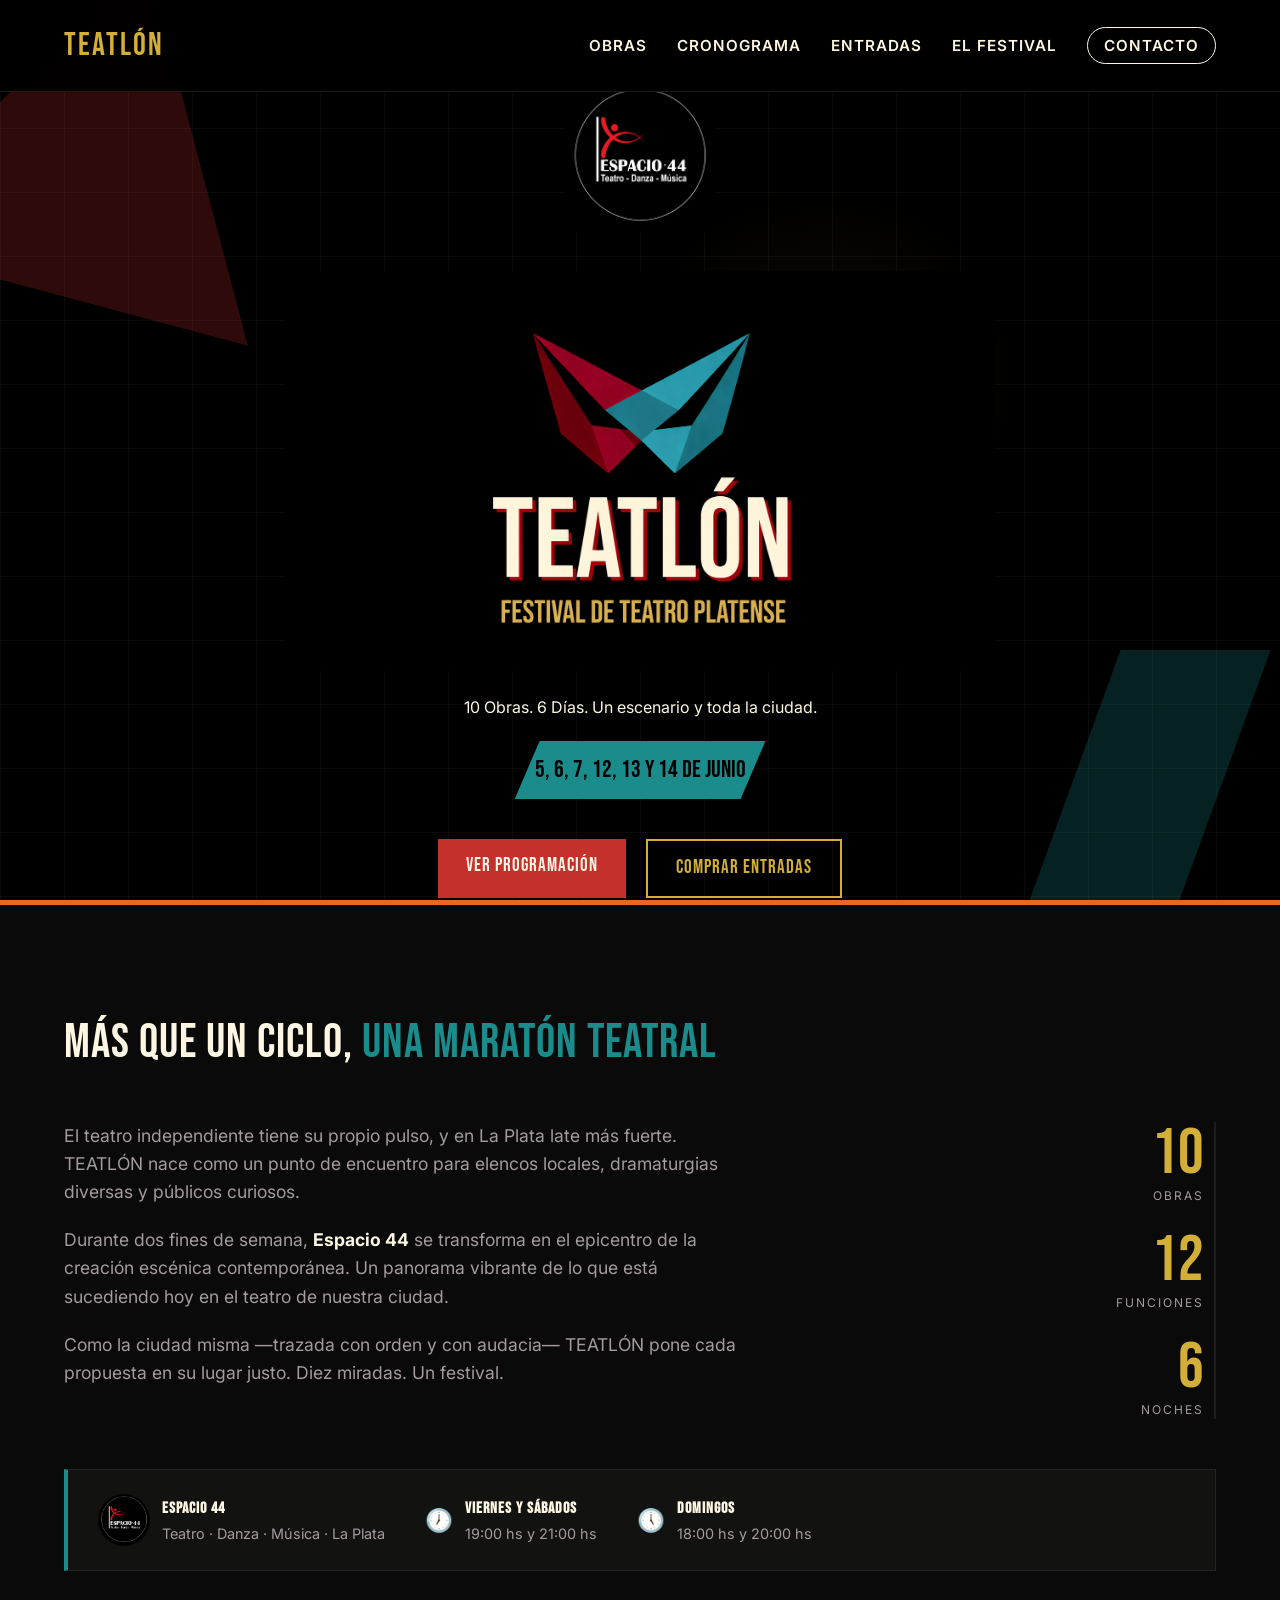
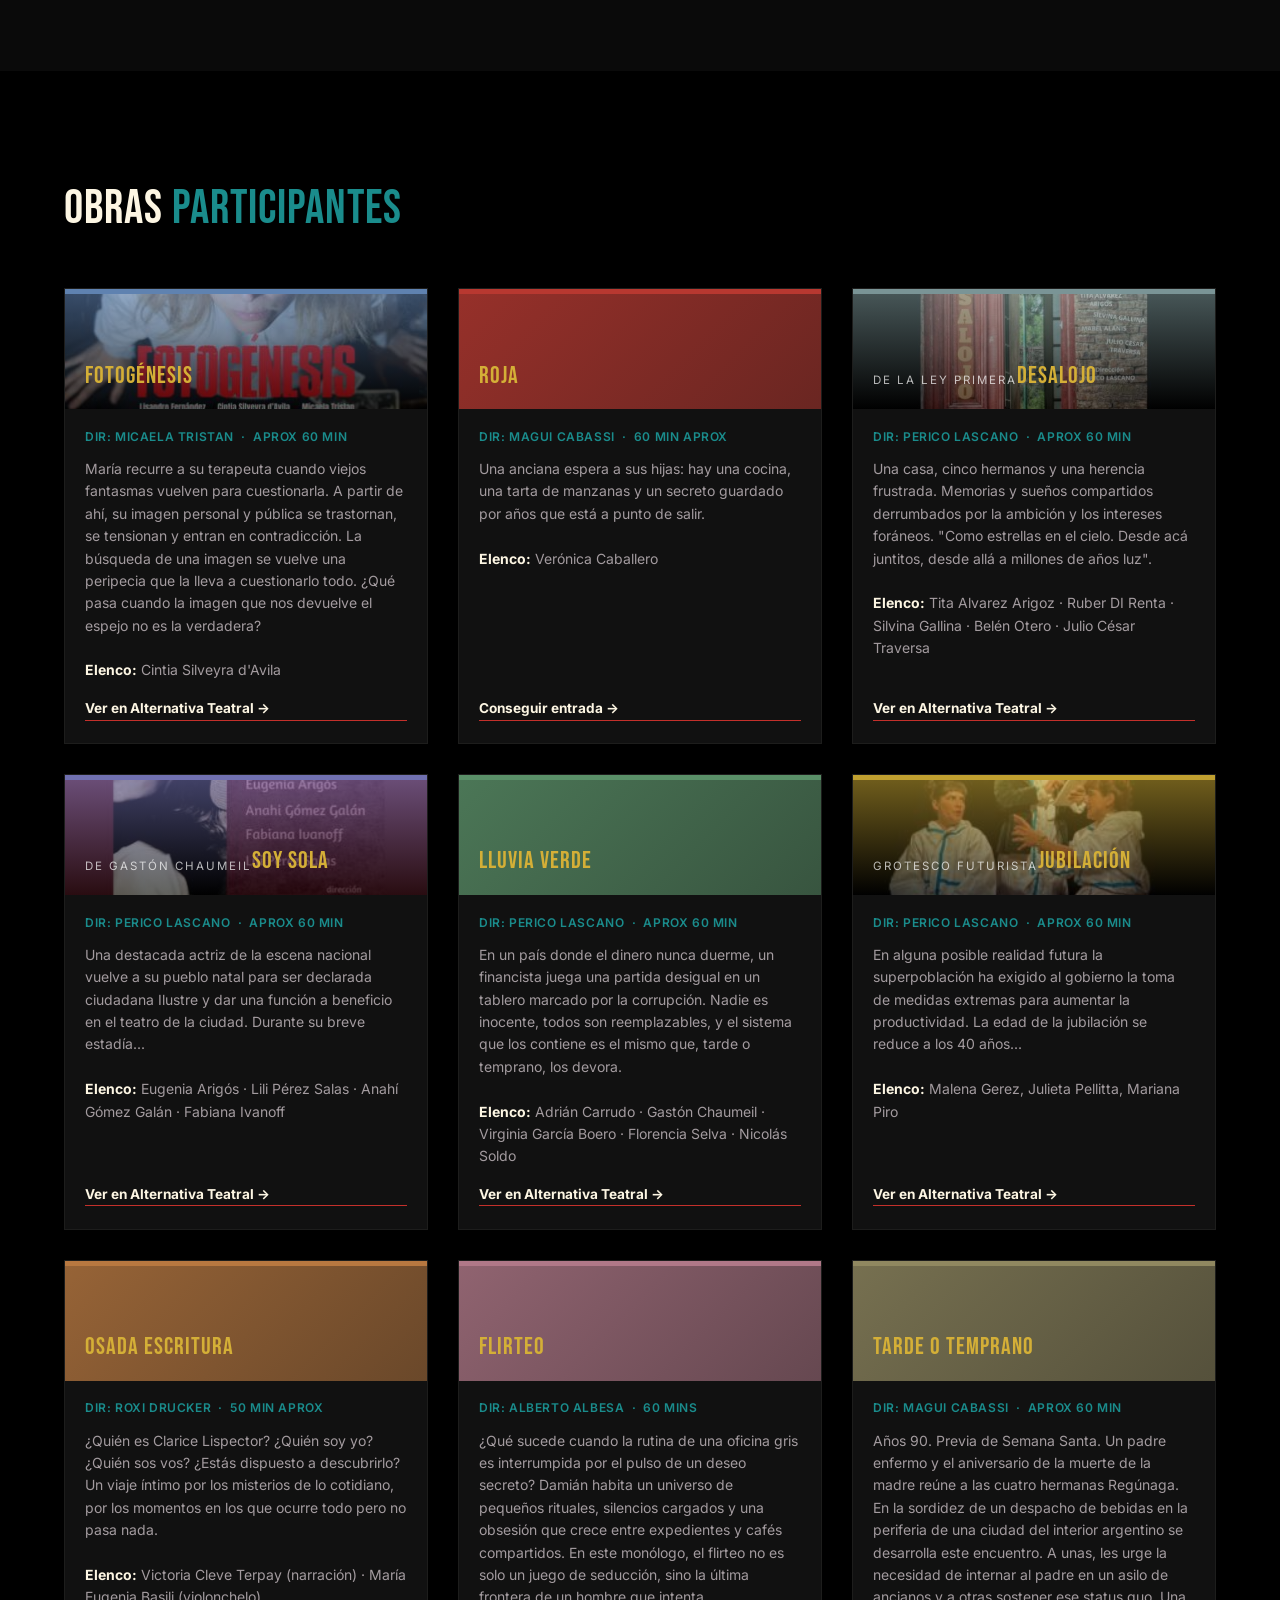
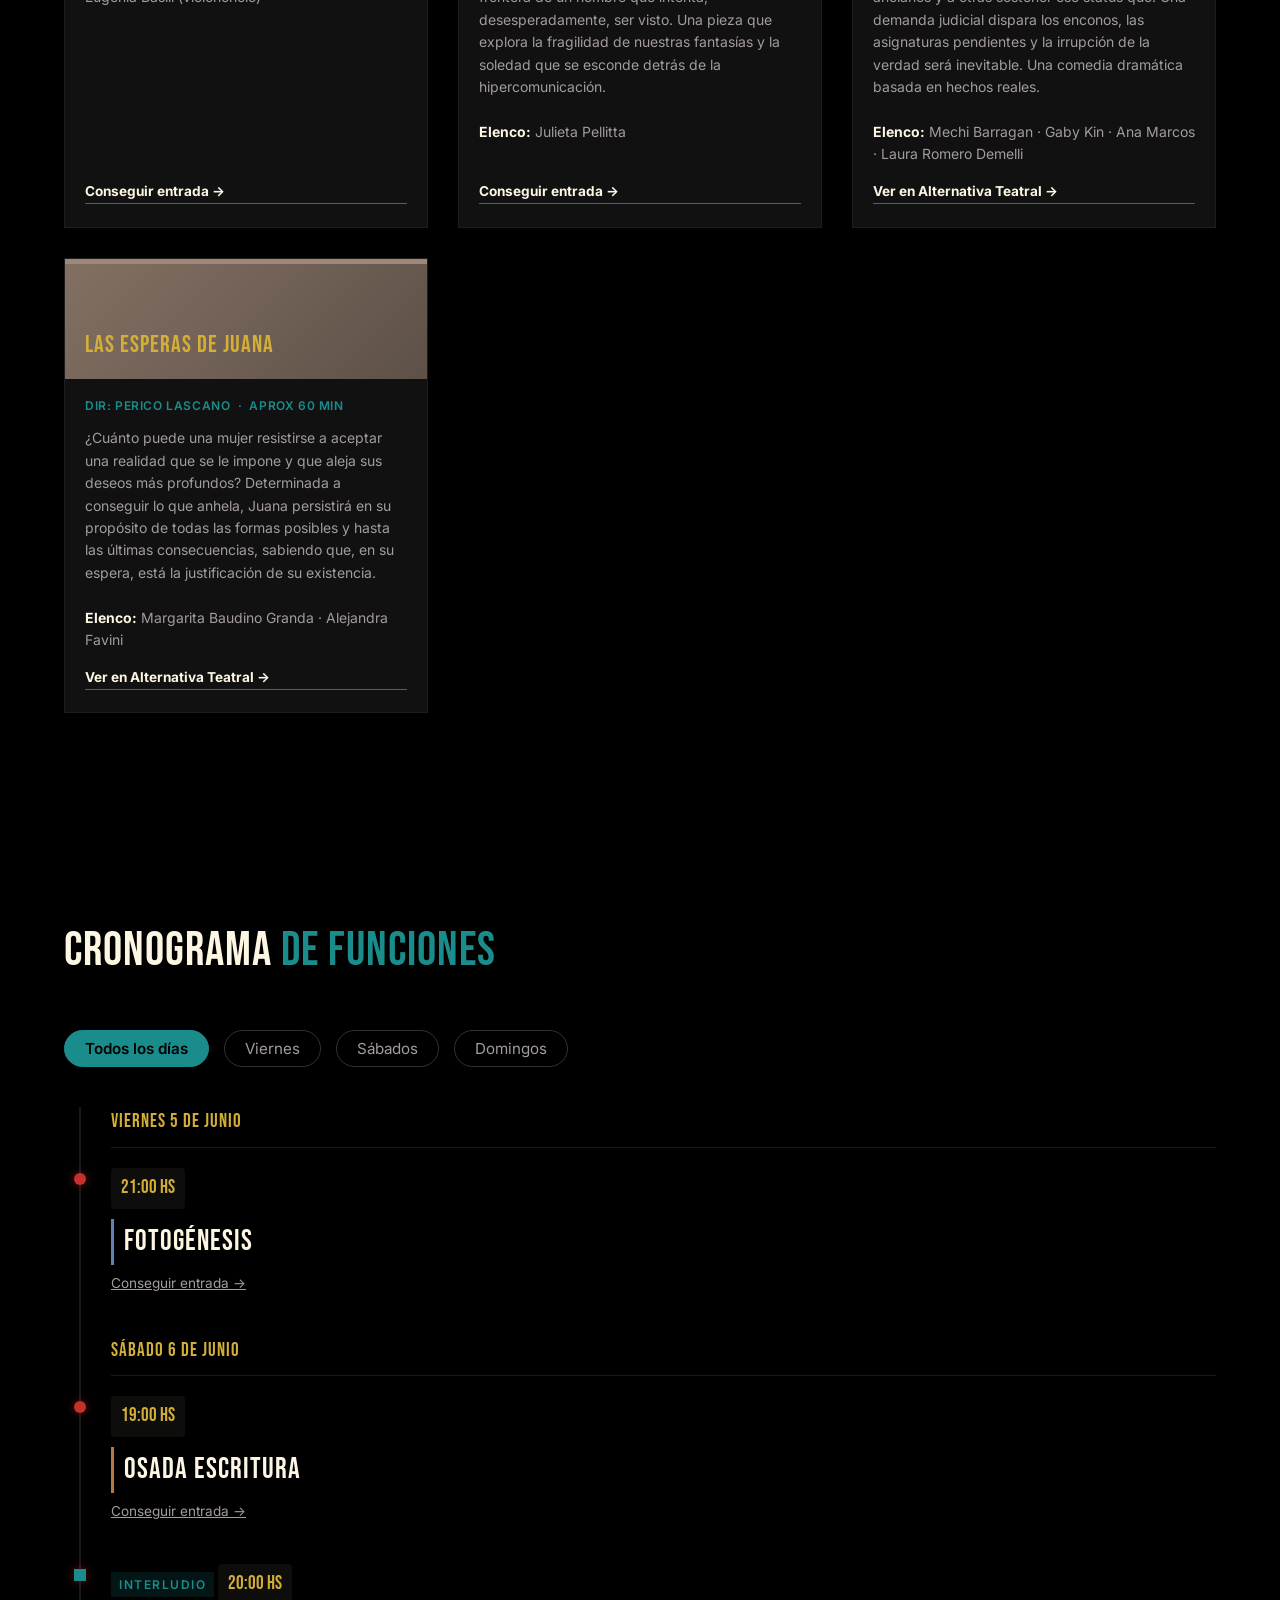
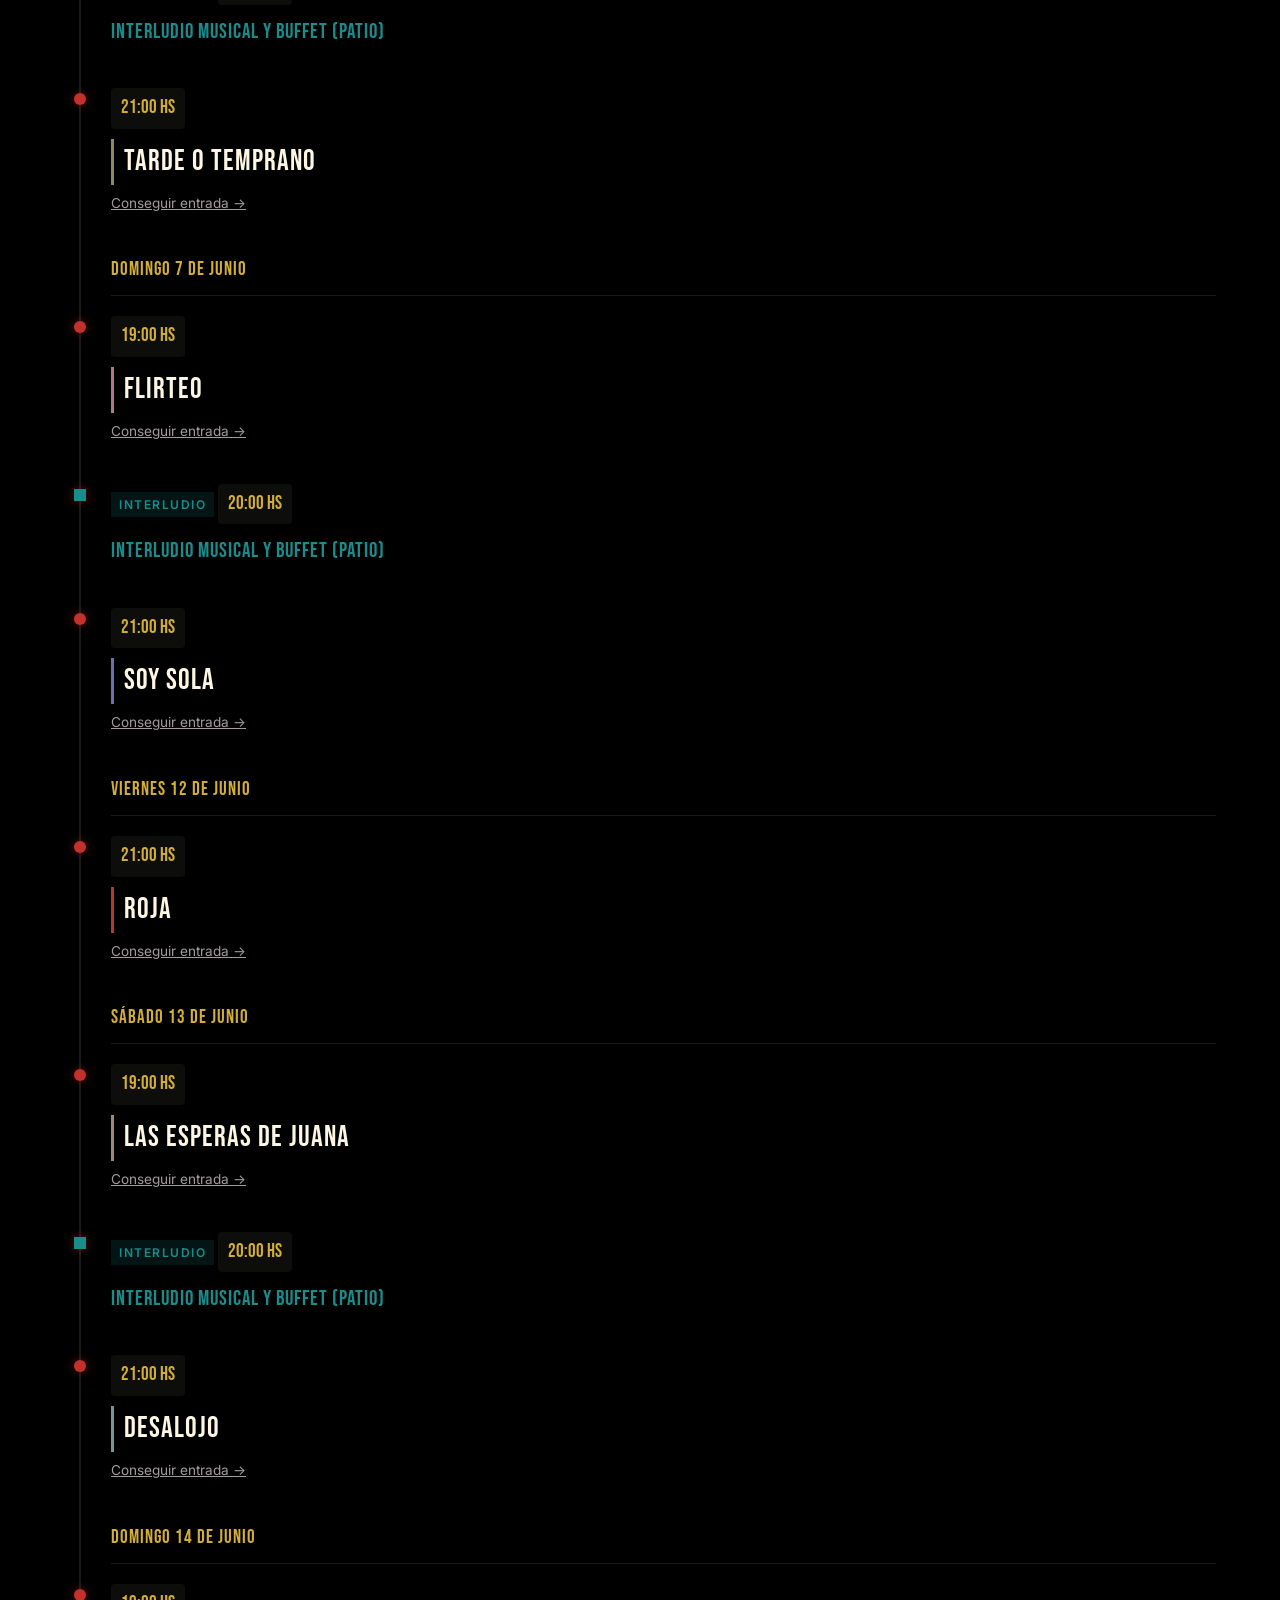
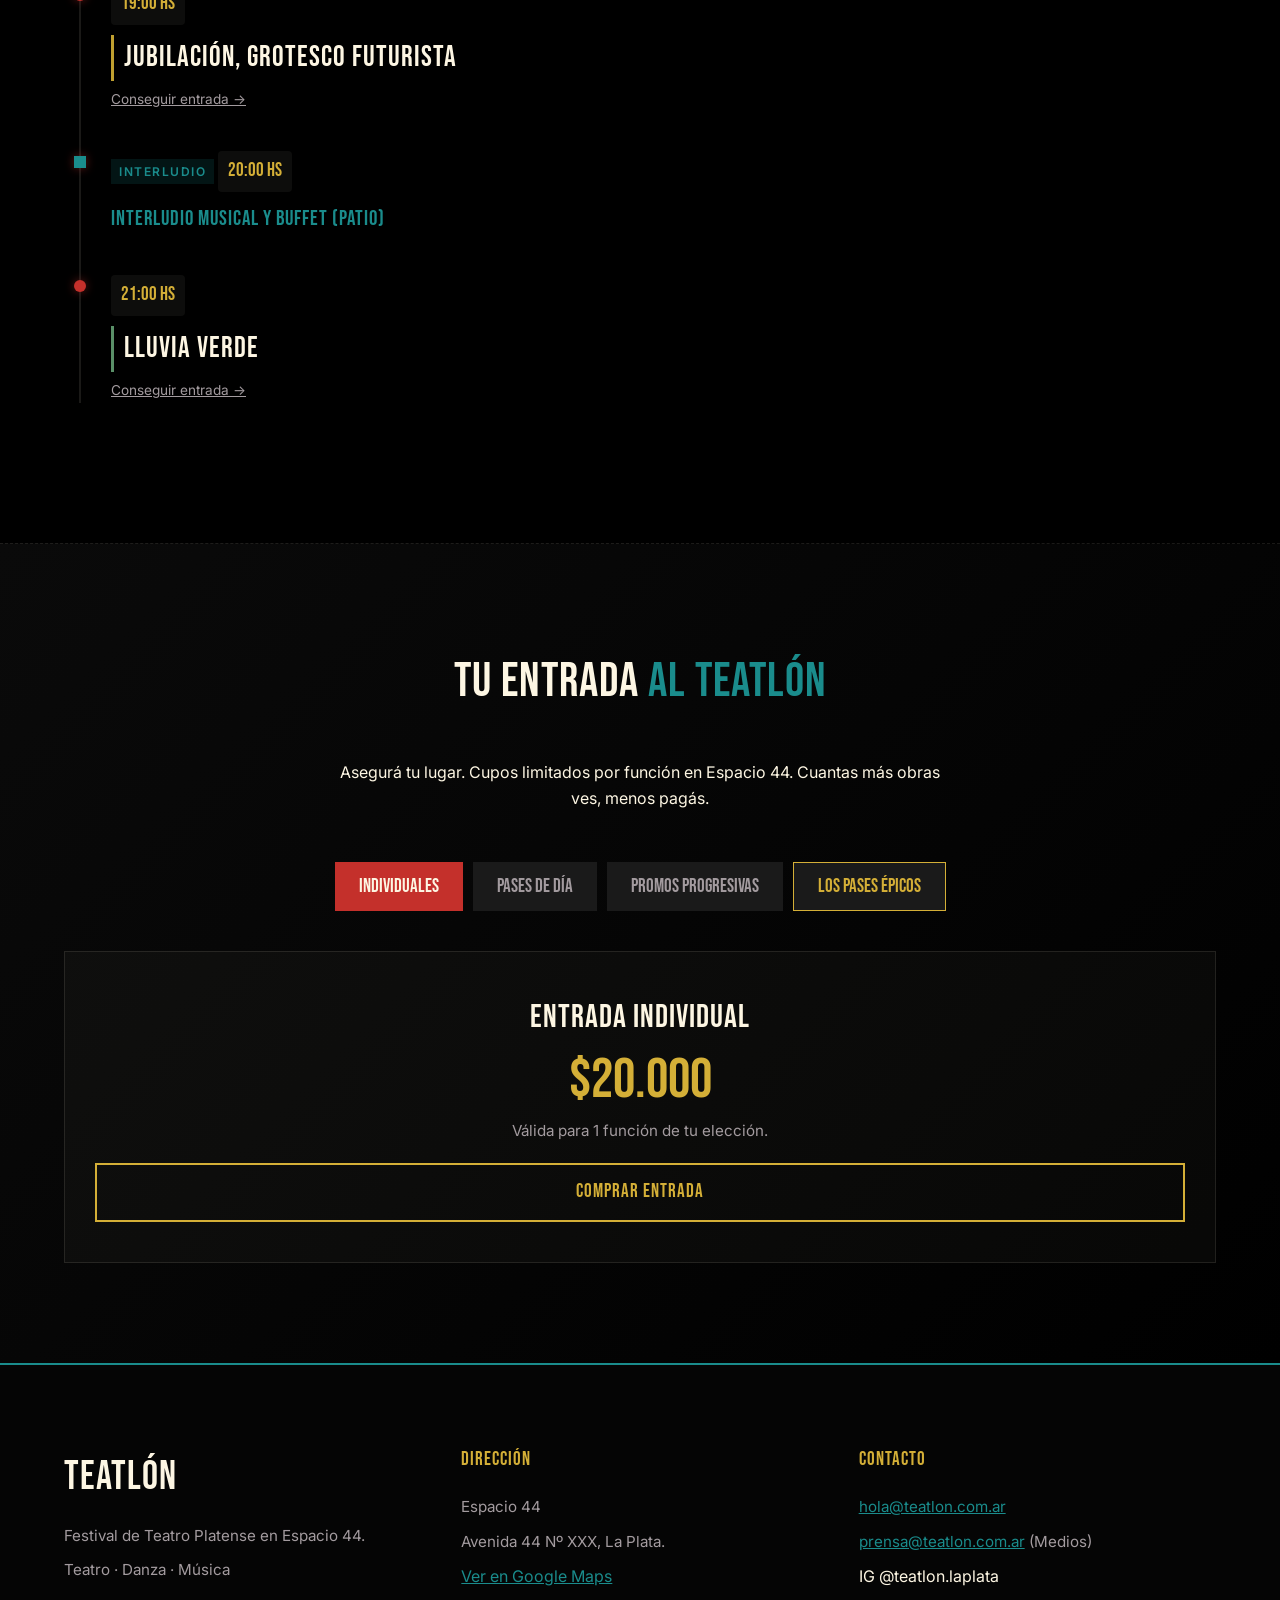
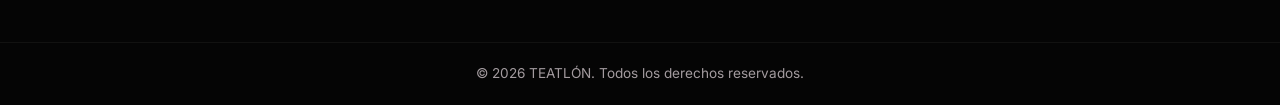
==== commit 530b81a5: "Actualización integral: Obras, sinopsis, fechas y diseño de logos" ====
--- a/index.html
+++ b/index.html
@@ -37,9 +37,14 @@
     <!-- Hero Section -->
     <header class="hero" id="home">
         <div class="hero-content">
-            <p class="subtitle">Espacio 44 presenta</p>
-            <h1 class="title">TEATLÓN</h1>
-            <h2 class="tagline">Festival de Teatro Platense</h2>
+            <div class="theater-logo-container" style="text-align: center; margin-bottom: 2rem;">
+                <img src="img/logo-teatro.png" alt="Espacio 44" style="height: 150px; width: auto; max-width: 100%;">
+            </div>
+            <h1 class="title" style="margin-bottom: 0;">
+                <img src="img/logo-festival.png" alt="TEATLÓN" style="max-width: 100%; height: auto; max-height: 400px; display: inline-block;">
+                <span style="display: none;">TEATLÓN</span>
+            </h1>
+            <h2 class="tagline" style="display: none;">Festival de Teatro Platense</h2>
             <p class="description">10 Obras. 6 Días. Un escenario y toda la ciudad.</p>
             <div class="dates-badge">
                 5, 6, 7, 12, 13 y 14 DE JUNIO
@@ -85,7 +90,7 @@
             </div>
             <div class="sede-info">
                 <div class="sede-info__bloque">
-                    <span class="sede-info__icon">📍</span>
+                    <img src="img/logo-teatro.png" alt="Espacio 44" class="sede-logo">
                     <div>
                         <strong>Espacio 44</strong>
                         <p>Teatro · Danza · Música · La Plata</p>
--- a/style.css
+++ b/style.css
@@ -1,7 +1,7 @@
 /* CSS Variables & Theme */
 :root {
     /* Colors */
-    --bg-dark: #18101E; /* Deep Violet/Black - theater dark */
+    --bg-dark: #000000; /* Pure Black to match logos */
     --bg-light: #FDF6E3; /* Cream white for contrast */
     --text-main: #FDF6E3;
     --text-muted: #A39B9F;
@@ -116,7 +116,7 @@
     top: 0;
     width: 100%;
     padding: 20px 0;
-    background: rgba(24, 16, 30, 0.95);
+    background: rgba(0, 0, 0, 0.95);
     backdrop-filter: blur(10px);
     z-index: 1000;
     transition: padding var(--transition-fast);
@@ -293,7 +293,7 @@
 
 /* --- About Section --- */
 .about {
-    background-color: #1c1323;
+    background-color: #0A0A0A;
     border-top: 5px solid var(--accent-orange);
 }
 .about-layout {
@@ -358,6 +358,14 @@
     font-size: 1.4rem;
     flex-shrink: 0;
 }
+.sede-logo {
+    width: 52px;
+    height: 52px;
+    object-fit: contain;
+    border-radius: 50%;
+    flex-shrink: 0;
+    opacity: 0.9;
+}
 .sede-info__bloque strong {
     display: block;
     color: var(--text-main);
@@ -378,89 +386,68 @@
     gap: 30px;
 }
 .obra-card {
-    background: #251a2e;
+    background: #111111;
     position: relative;
     overflow: hidden;
-    height: 380px;
-    cursor: pointer;
+    display: flex;
+    flex-direction: column;
     border: 1px solid rgba(253, 246, 227, 0.05);
-    transition: transform var(--transition-smooth);
-}
-.obra-card::before { /* La Plata Diagonal subtle pattern on hover */
-    content: '';
-    position: absolute;
-    top: 0; left: 0; width: 100%; height: 100%;
-    background: repeating-linear-gradient(45deg, transparent, transparent 10px, rgba(253, 246, 227, 0.02) 10px, rgba(253, 246, 227, 0.02) 11px);
-    opacity: 0;
-    transition: opacity var(--transition-fast);
+    transition: transform var(--transition-smooth), box-shadow var(--transition-smooth), border-color var(--transition-smooth);
 }
 .obra-card:hover {
-    transform: translateY(-10px);
+    transform: translateY(-6px);
     box-shadow: 0 15px 30px rgba(0,0,0,0.5);
     border-color: var(--accent-gold);
 }
-.obra-card:hover::before {
-    opacity: 1;
-}
-
+
+/* Header coloreado con título */
 .obra-img-placeholder {
-    height: 100%; width: 100%;
-    background: linear-gradient(135deg, var(--bg-dark), #2a1f33);
-    position: absolute; top:0; left:0;
-    display: flex; align-items: center; justify-content: center;
-    color: rgba(255,255,255,0.1);
-    font-family: var(--font-heading); font-size: 3rem;
+    height: 120px;
+    width: 100%;
+    display: flex;
+    align-items: flex-end;
+    padding: 1rem 1.25rem;
+    flex-shrink: 0;
 }
 
 .obra-info {
-    position: absolute;
-    bottom: 0; width: 100%;
-    padding: 30px 20px;
-    background: linear-gradient(to top, rgba(24,16,30,1) 40%, rgba(24,16,30,0) 100%);
-    transform: translateY(60%);
-    transition: transform var(--transition-smooth);
-    z-index: 2;
-}
-.obra-card:hover .obra-info {
-    transform: translateY(0);
+    padding: 1.1rem 1.25rem 1.4rem;
+    display: flex;
+    flex-direction: column;
+    flex: 1;
 }
 .obra-title {
-    font-size: 2rem;
-    color: var(--accent-gold);
-    margin-bottom: 5px;
-    text-shadow: 1px 1px 3px #000;
+    font-size: 1.5rem;
+    color: var(--accent-gold);
+    margin-bottom: 4px;
+    line-height: 1.15;
 }
 .obra-tags {
-    font-size: 0.8rem;
+    font-size: 0.75rem;
     color: var(--accent-teal);
     text-transform: uppercase;
     font-weight: 600;
-    margin-bottom: 15px;
+    letter-spacing: 0.05em;
+    margin-bottom: 0.75rem;
 }
 .obra-desc {
-    font-size: 0.9rem;
-    color: var(--text-muted);
-    margin-bottom: 15px;
-    opacity: 0;
-    transition: opacity 0.3s 0.1s;
-}
-.obra-card:hover .obra-desc {
-    opacity: 1;
+    font-size: 0.875rem;
+    color: var(--text-muted);
+    margin-bottom: 1rem;
+    line-height: 1.6;
+    flex: 1;
 }
 .obra-link {
     color: var(--text-main);
     font-weight: bold;
-    font-size: 0.9rem;
+    font-size: 0.85rem;
     border-bottom: 1px solid var(--accent-red);
     display: inline-block;
-    opacity: 0;
-    transition: opacity 0.3s 0.2s;
-}
-.obra-card:hover .obra-link {
-    opacity: 1;
-}
-
-/* Obra color accent bar */
+    transition: color 0.2s;
+}
+.obra-link:hover { color: var(--accent-red); }
+
+/* Barra de color superior por obra */
 .obra-color-bar {
     position: absolute;
     top: 0; left: 0;
@@ -568,7 +555,7 @@
 
 /* --- Entradas --- */
 .entradas {
-    background: linear-gradient(135deg, #1c1323, var(--bg-dark));
+    background: linear-gradient(135deg, #0A0A0A, var(--bg-dark));
     border-top: 1px dashed rgba(253, 246, 227, 0.1);
 }
 .entradas-header {
@@ -584,7 +571,7 @@
     margin-bottom: 40px;
 }
 .tab-btn {
-    background: #2a1f33;
+    background: #1A1A1A;
     border: none;
     color: var(--text-muted);
     padding: 12px 24px;
@@ -684,7 +671,7 @@
 
 /* --- Footer --- */
 .footer {
-    background: #110b15;
+    background: #050505;
     padding: 80px 0 20px;
     border-top: 2px solid var(--accent-teal);
 }
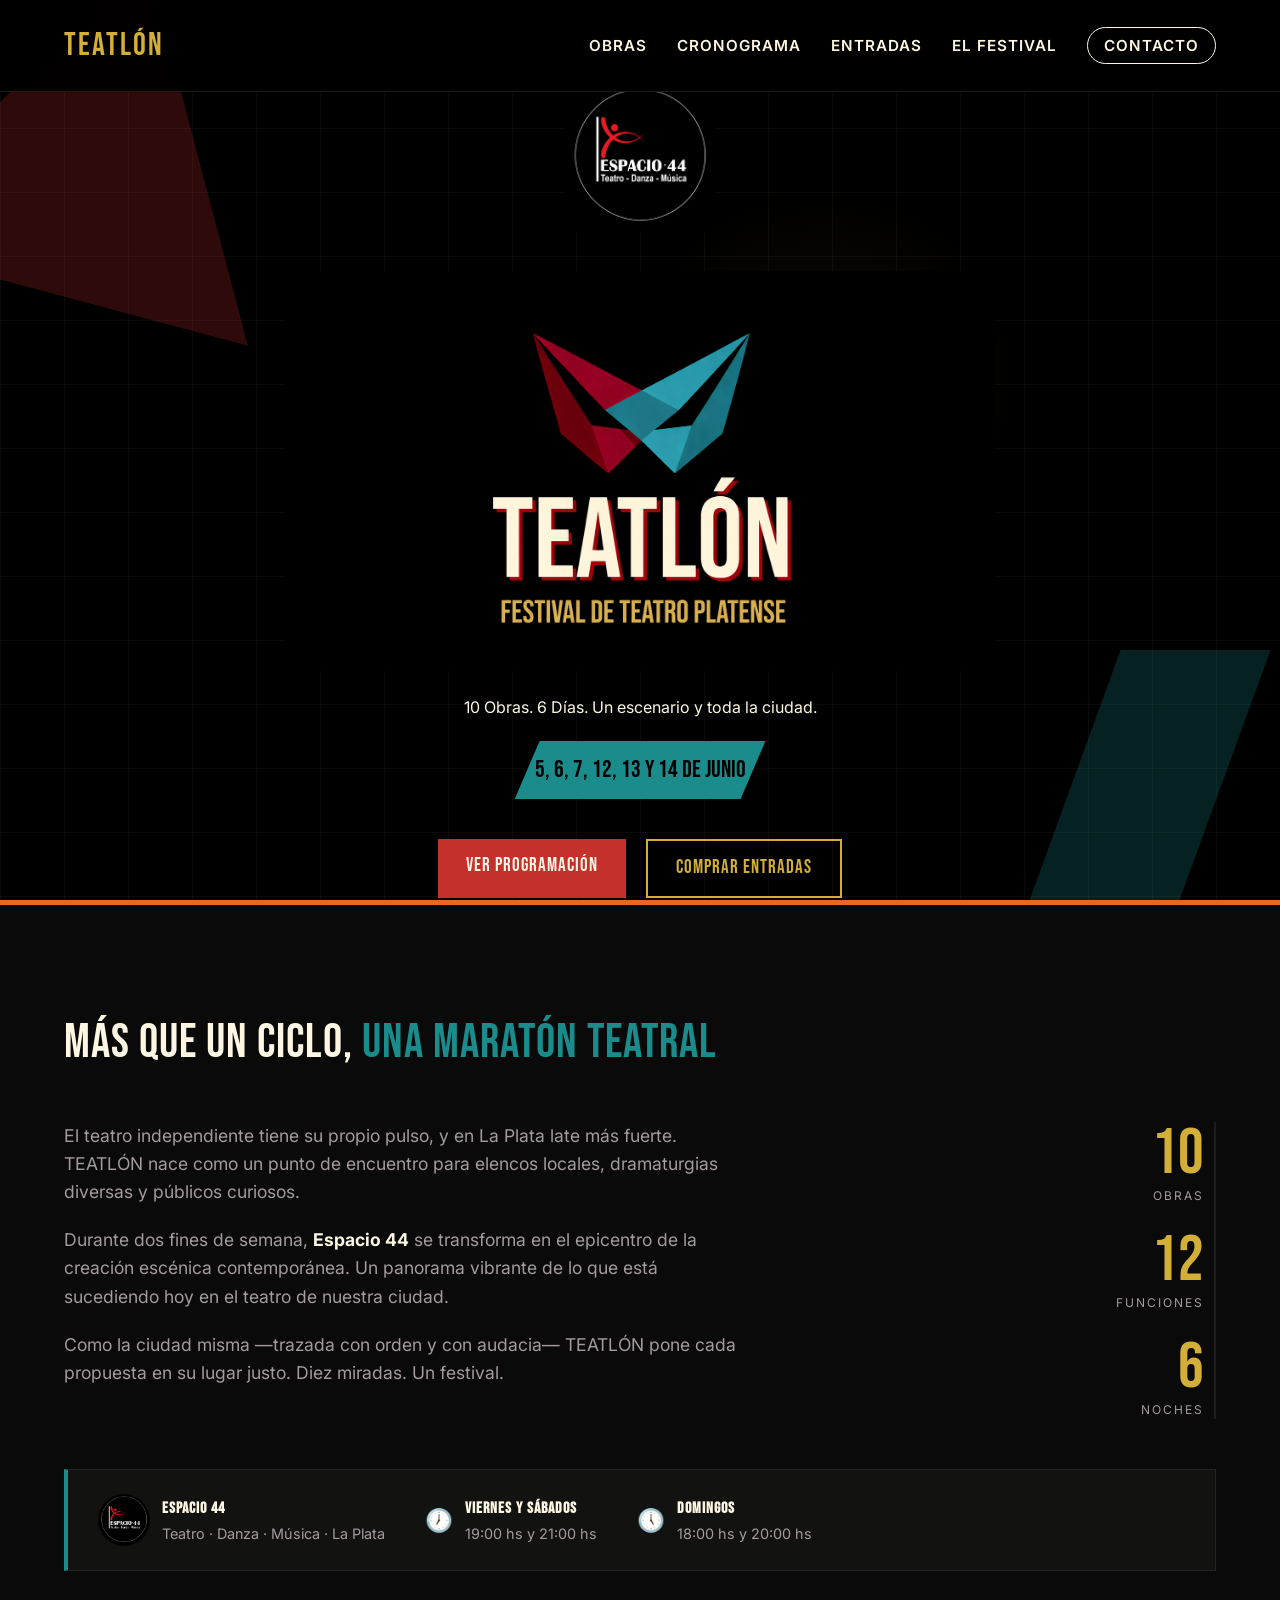
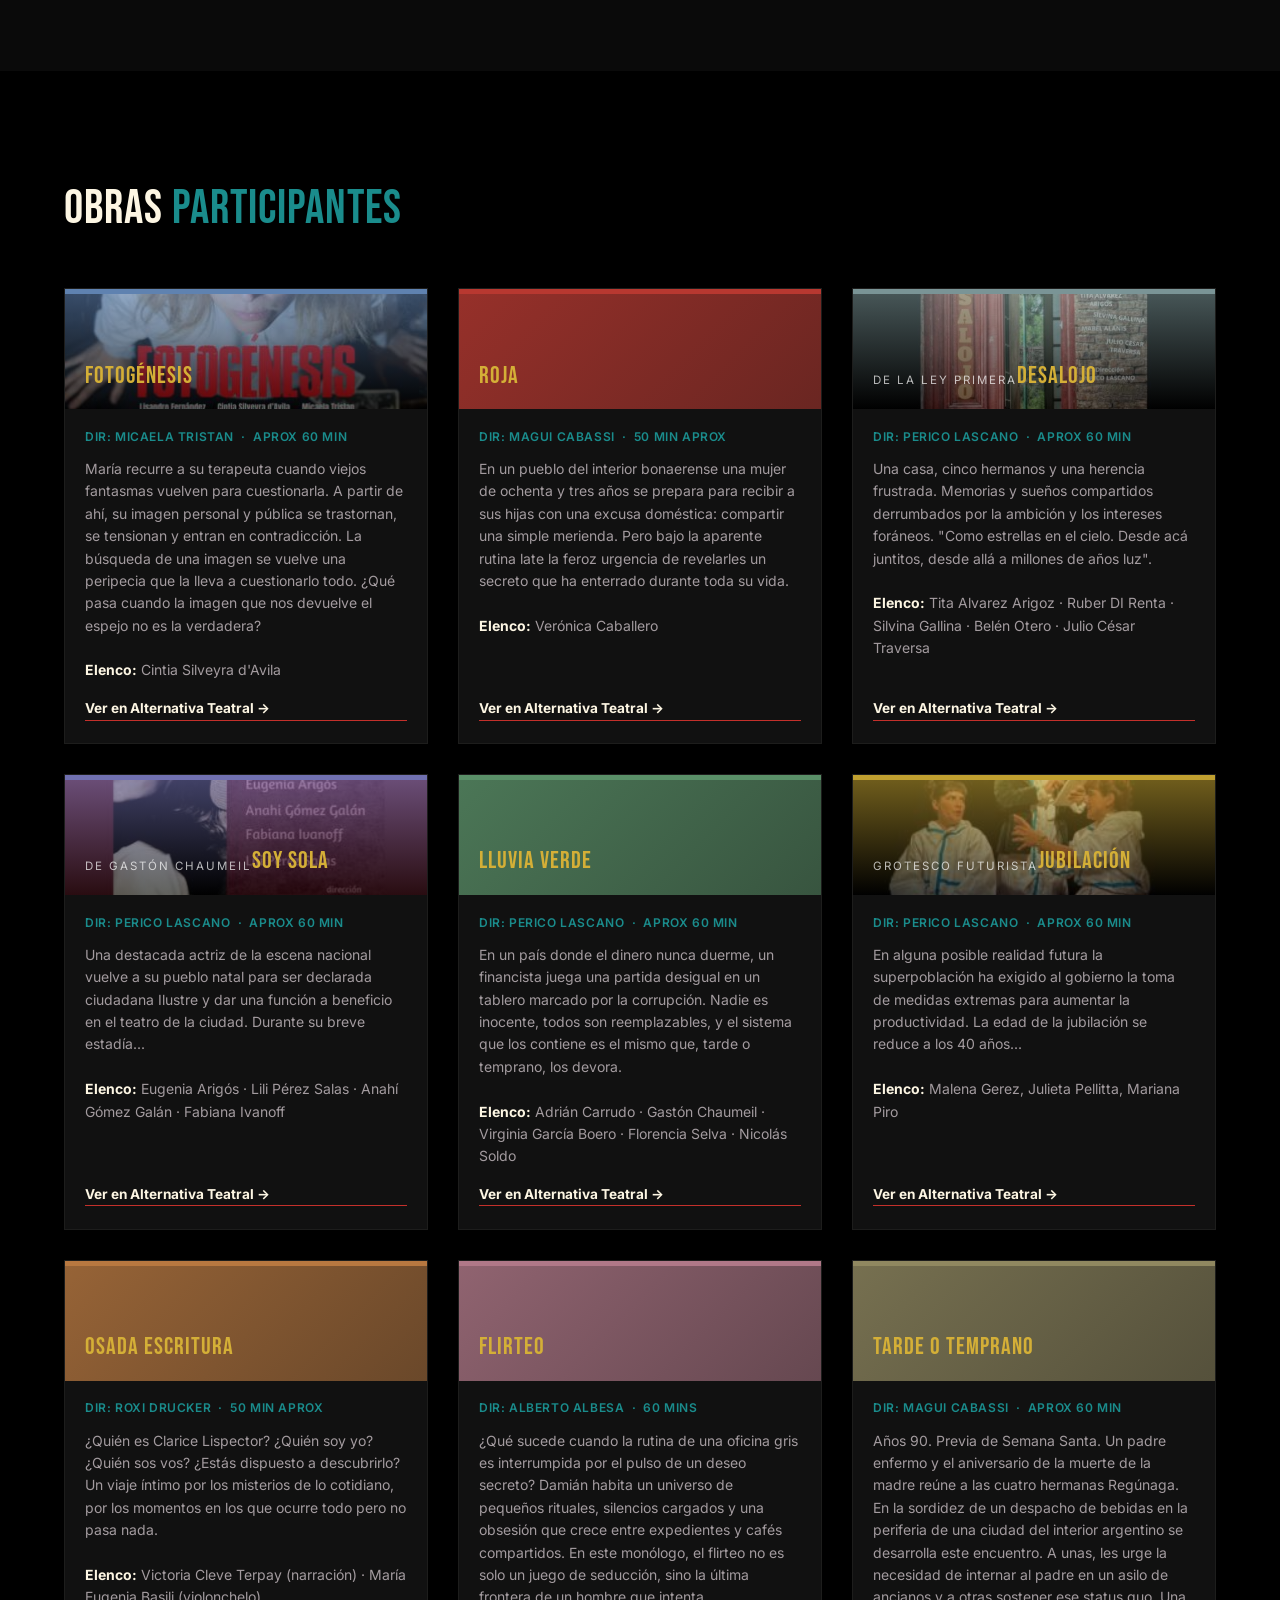
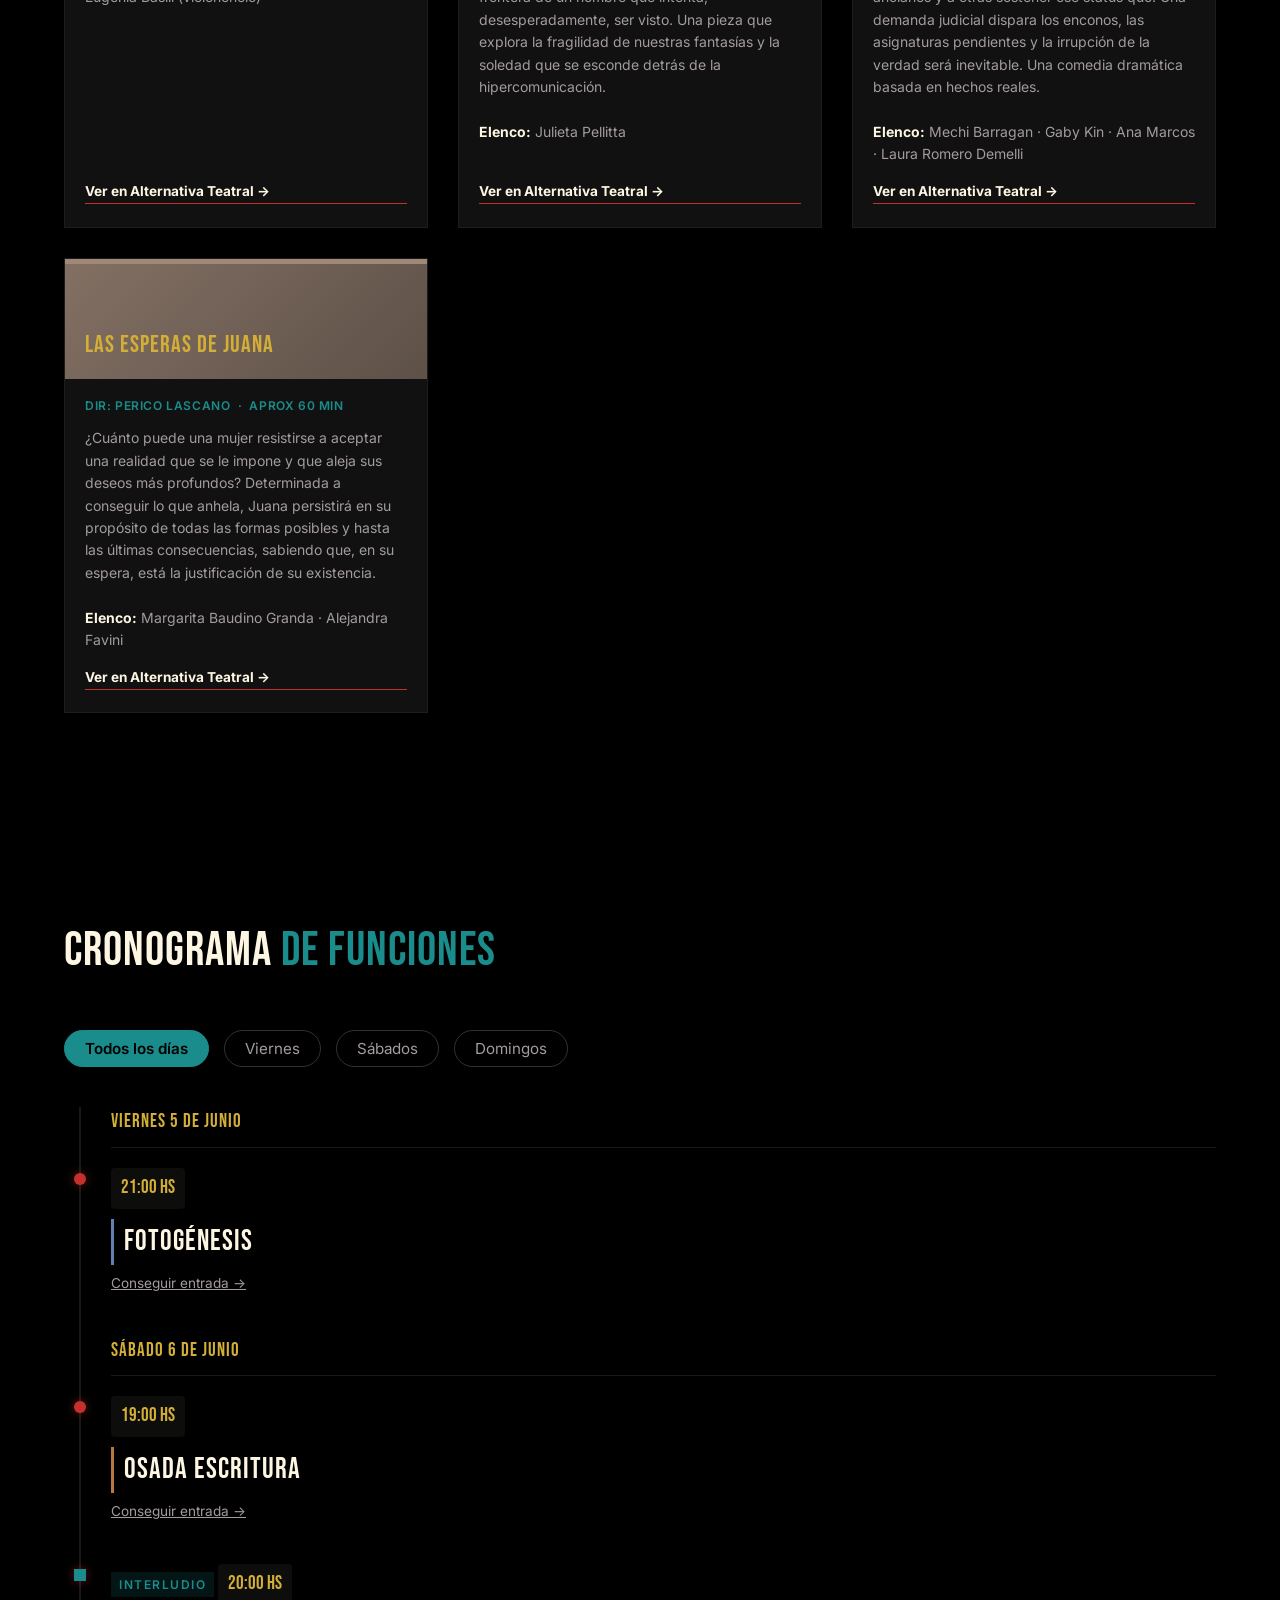
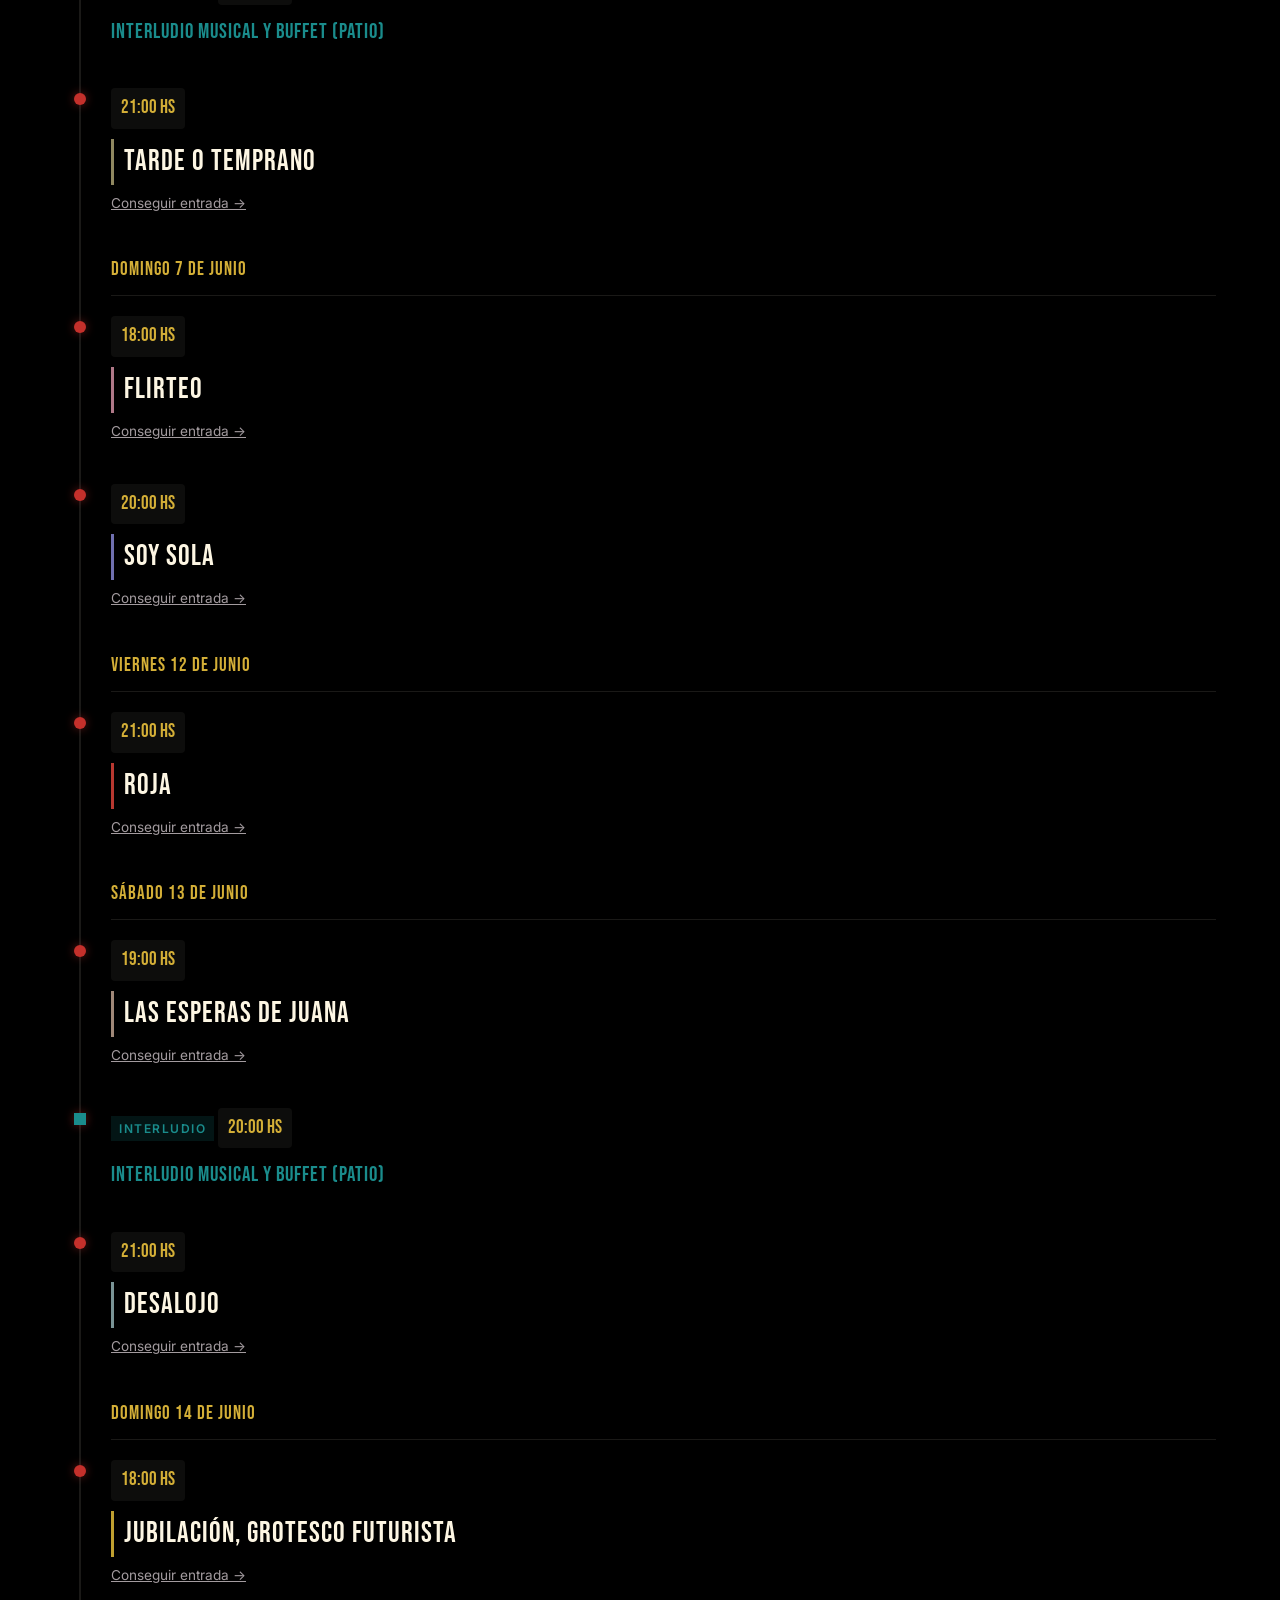
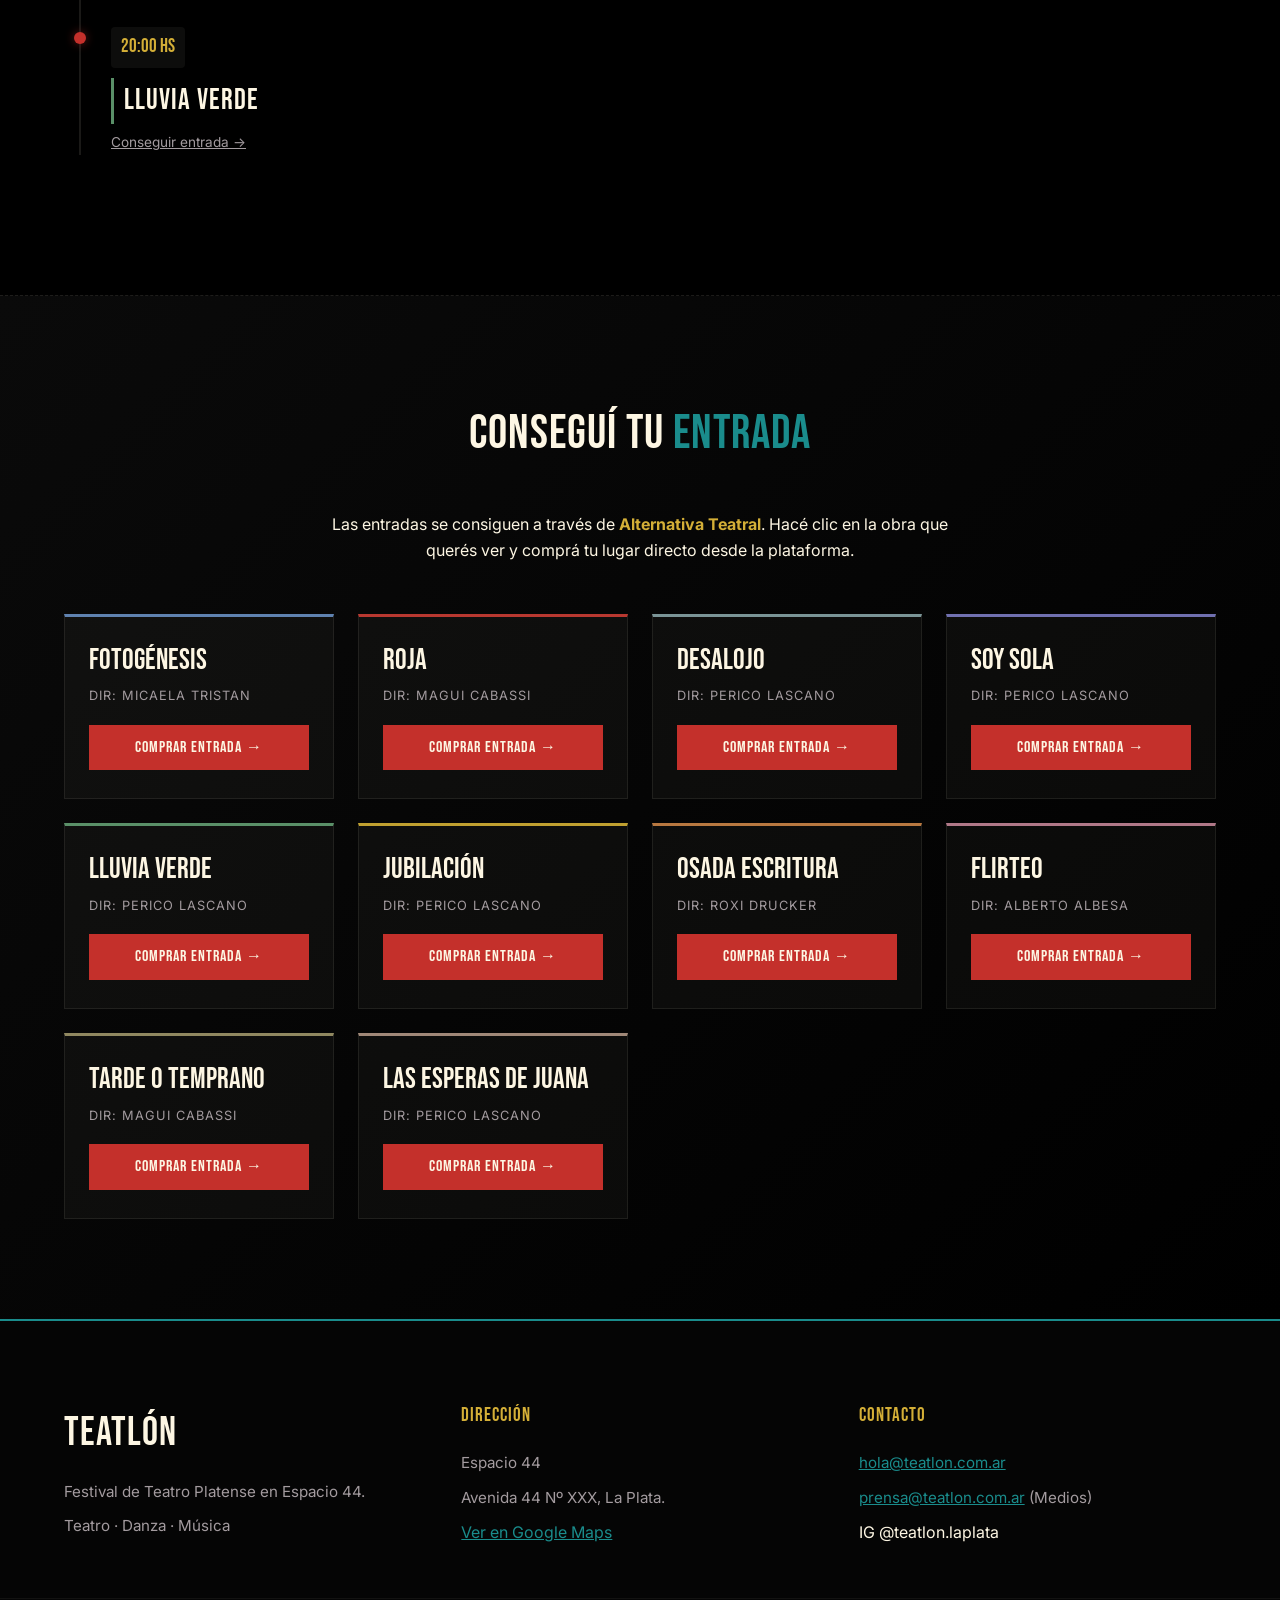
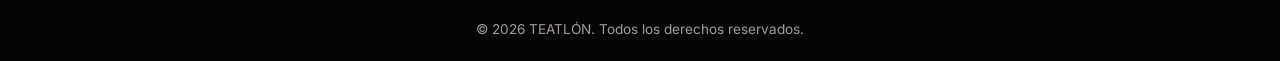
==== commit 15d48f50: "Actualizar contenido: links Alternativa, horarios domingos, sinopsis Roja, seccion entradas simplifi" ====
--- a/index.html
+++ b/index.html
@@ -144,18 +144,11 @@
     <section class="section entradas" id="entradas">
         <div class="container">
             <div class="entradas-header">
-                <h2 class="section-title">Tu Entrada <span>al Teatlón</span></h2>
-                <p>Asegurá tu lugar. Cupos limitados por función en Espacio 44. Cuantas más obras ves, menos pagás.</p>
-            </div>
-            
-            <div class="pricing-tabs">
-                <button class="tab-btn active" data-target="individuales">Individuales</button>
-                <button class="tab-btn" data-target="combos-dias">Pases de Día</button>
-                <button class="tab-btn" data-target="promos">Promos Progresivas</button>
-                <button class="tab-btn highlights" data-target="combos-épicos">Los Pases Épicos</button>
+                <h2 class="section-title">Conseguí tu <span>Entrada</span></h2>
+                <p>Las entradas se consiguen a través de <strong>Alternativa Teatral</strong>. Hacé clic en la obra que querés ver y comprá tu lugar directo desde la plataforma.</p>
             </div>
 
-            <div class="pricing-container" id="pricing-container">
+            <div class="obras-links-grid" id="entradas-links-container">
                 <!-- Injected via JS -->
             </div>
         </div>
--- a/style.css
+++ b/style.css
@@ -560,113 +560,51 @@
 }
 .entradas-header {
     text-align: center;
-    max-width: 600px;
+    max-width: 640px;
     margin: 0 auto 50px;
 }
-.pricing-tabs {
-    display: flex;
-    justify-content: center;
-    flex-wrap: wrap;
+.entradas-header p strong {
+    color: var(--accent-gold);
+}
+
+/* Grid de links por obra */
+.obras-links-grid {
+    display: grid;
+    grid-template-columns: repeat(auto-fill, minmax(260px, 1fr));
+    gap: 24px;
+}
+.entrada-link-card {
+    background: rgba(253, 246, 227, 0.03);
+    border: 1px solid rgba(253, 246, 227, 0.08);
+    padding: 28px 24px;
+    display: flex;
+    flex-direction: column;
     gap: 10px;
-    margin-bottom: 40px;
-}
-.tab-btn {
-    background: #1A1A1A;
-    border: none;
-    color: var(--text-muted);
-    padding: 12px 24px;
-    font-family: var(--font-heading);
-    font-size: 1.2rem;
-    cursor: pointer;
-    transition: var(--transition-fast);
-}
-.tab-btn:hover, .tab-btn.active {
-    background: var(--accent-red);
-    color: var(--text-main);
-}
-.tab-btn.highlights {
-    border: 1px solid var(--accent-gold);
-    color: var(--accent-gold);
-}
-.tab-btn.highlights.active {
-    background: var(--accent-gold);
-    color: var(--bg-dark);
-}
-
-.pricing-grid {
-    display: grid;
-    grid-template-columns: repeat(auto-fit, minmax(300px, 1fr));
-    gap: 30px;
-    display: none; /* hidden by default, toggled via JS */
-}
-.pricing-grid.active {
-    display: grid;
-    animation: fadeIn 0.4s ease;
-}
-
-.pricing-card {
-    background: rgba(253, 246, 227, 0.03);
-    border: 1px solid rgba(253, 246, 227, 0.1);
-    padding: 40px 30px;
+    transition: transform var(--transition-smooth), box-shadow var(--transition-smooth), border-color var(--transition-fast);
+}
+.entrada-link-card:hover {
+    transform: translateY(-5px);
+    box-shadow: 0 12px 28px rgba(0,0,0,0.5);
+    border-color: rgba(253, 246, 227, 0.2);
+}
+.entrada-link-titulo {
+    font-family: var(--font-heading);
+    font-size: 1.8rem;
+    color: var(--text-main);
+    line-height: 1.1;
+}
+.entrada-link-dir {
+    font-size: 0.8rem;
+    color: var(--text-muted);
+    text-transform: uppercase;
+    letter-spacing: 1px;
+    flex: 1;
+}
+.entrada-link-btn {
+    font-size: 1rem;
+    padding: 10px 20px;
     text-align: center;
-    display: flex;
-    flex-direction: column;
-    justify-content: space-between;
-    transition: var(--transition-smooth);
-    position: relative;
-    overflow: hidden;
-}
-.pricing-card:hover {
-    transform: translateY(-5px);
-    background: rgba(253, 246, 227, 0.05);
-    border-color: rgba(253, 246, 227, 0.3);
-}
-.pricing-card.epic {
-    border-color: var(--accent-gold);
-    background: linear-gradient(180deg, rgba(212,175,55,0.05) 0%, transparent 100%);
-}
-.pricing-card.epic::before {
-    content: '👑 MEJOR OPCIÓN';
-    position: absolute;
-    top: 15px; right: -35px;
-    background: var(--accent-gold);
-    color: var(--bg-dark);
-    font-size: 0.8rem;
-    font-weight: bold;
-    padding: 5px 40px;
-    transform: rotate(45deg);
-}
-.card-title {
-    font-family: var(--font-heading);
-    font-size: 2rem;
-    color: var(--text-main);
-    margin-bottom: 10px;
-}
-.card-price {
-    font-family: var(--font-heading);
-    font-size: 3.5rem;
-    color: var(--accent-gold);
-    line-height: 1;
-    margin-bottom: 10px;
-}
-.card-desc {
-    color: var(--text-muted);
-    font-size: 0.95rem;
-    margin-bottom: 20px;
-}
-.card-savings {
-    display: inline-block;
-    background: rgba(26, 140, 140, 0.2);
-    color: var(--accent-teal);
-    padding: 4px 10px;
-    border-radius: 20px;
-    font-size: 0.8rem;
-    font-weight: 600;
-    margin-bottom: 30px;
-}
-.pricing-card .btn {
-    width: 100%;
-    margin-top: auto;
+    margin-top: 8px;
 }
 
 /* --- Footer --- */
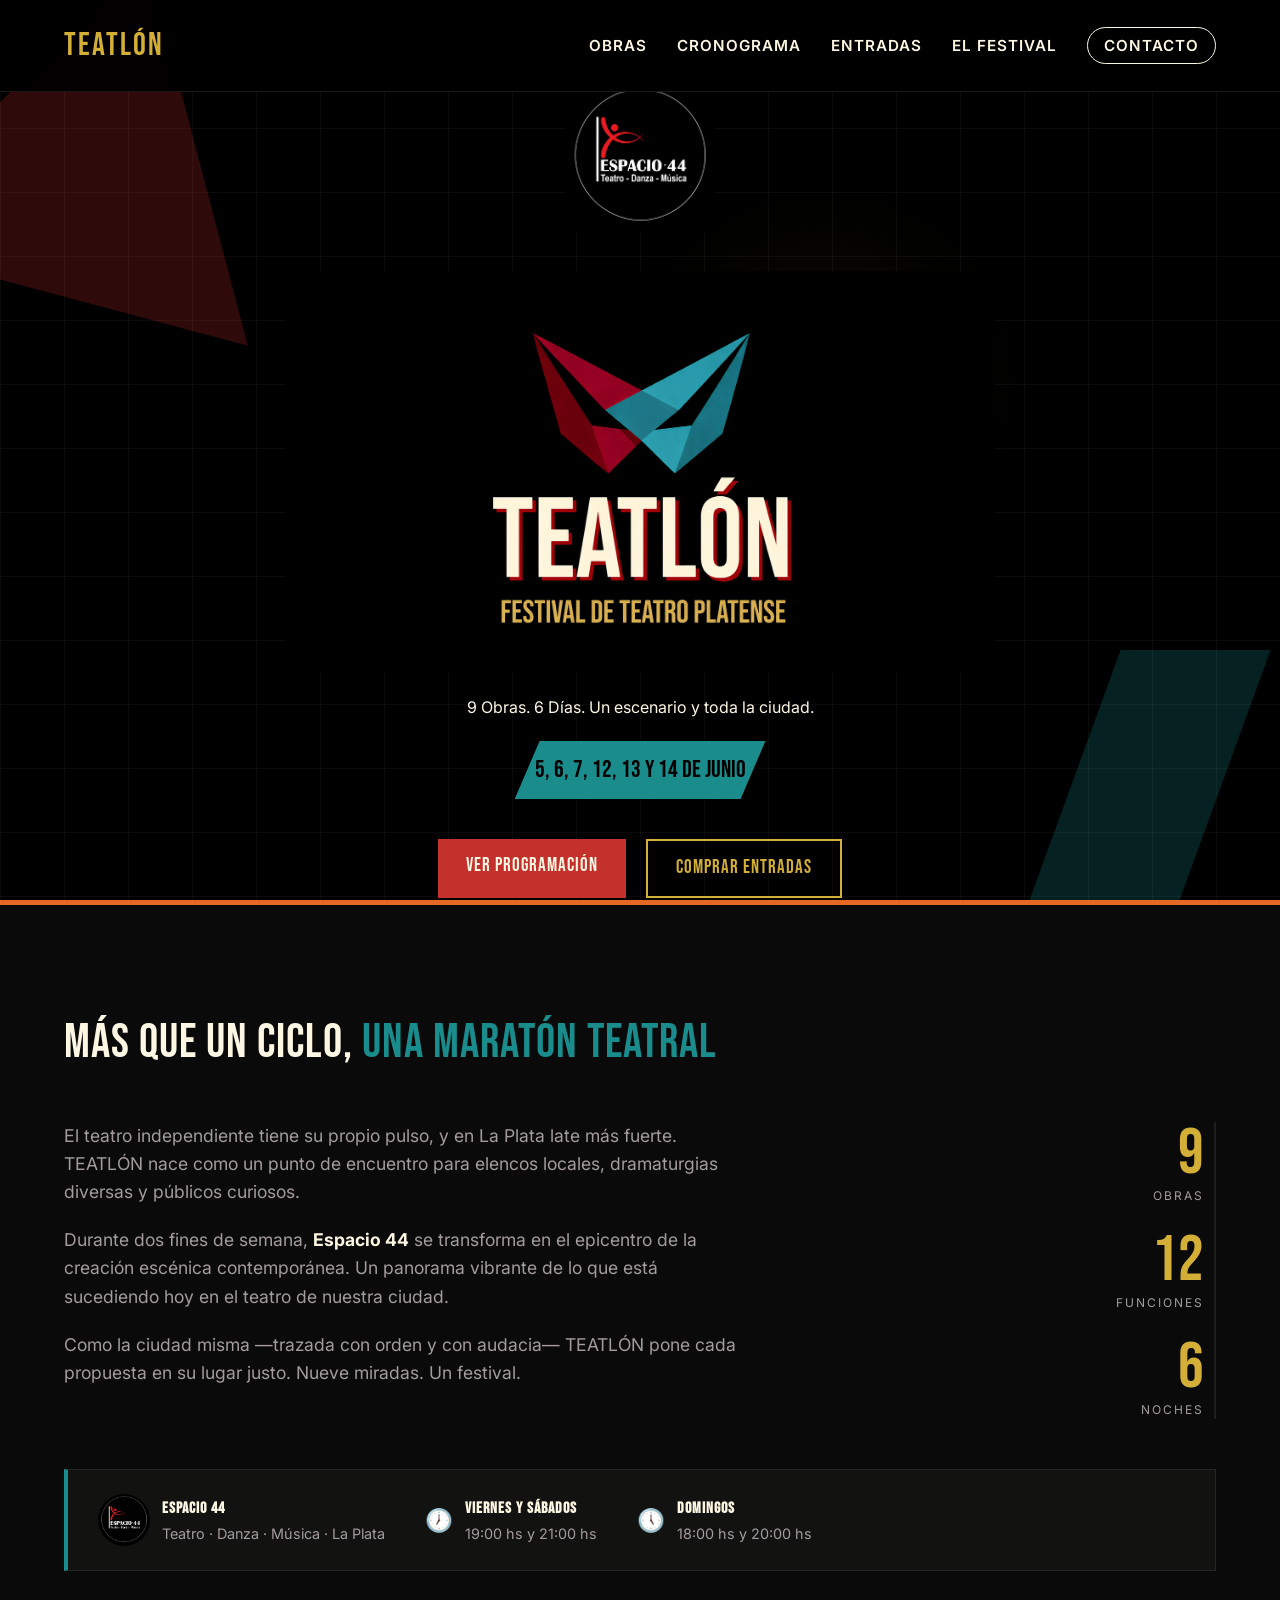
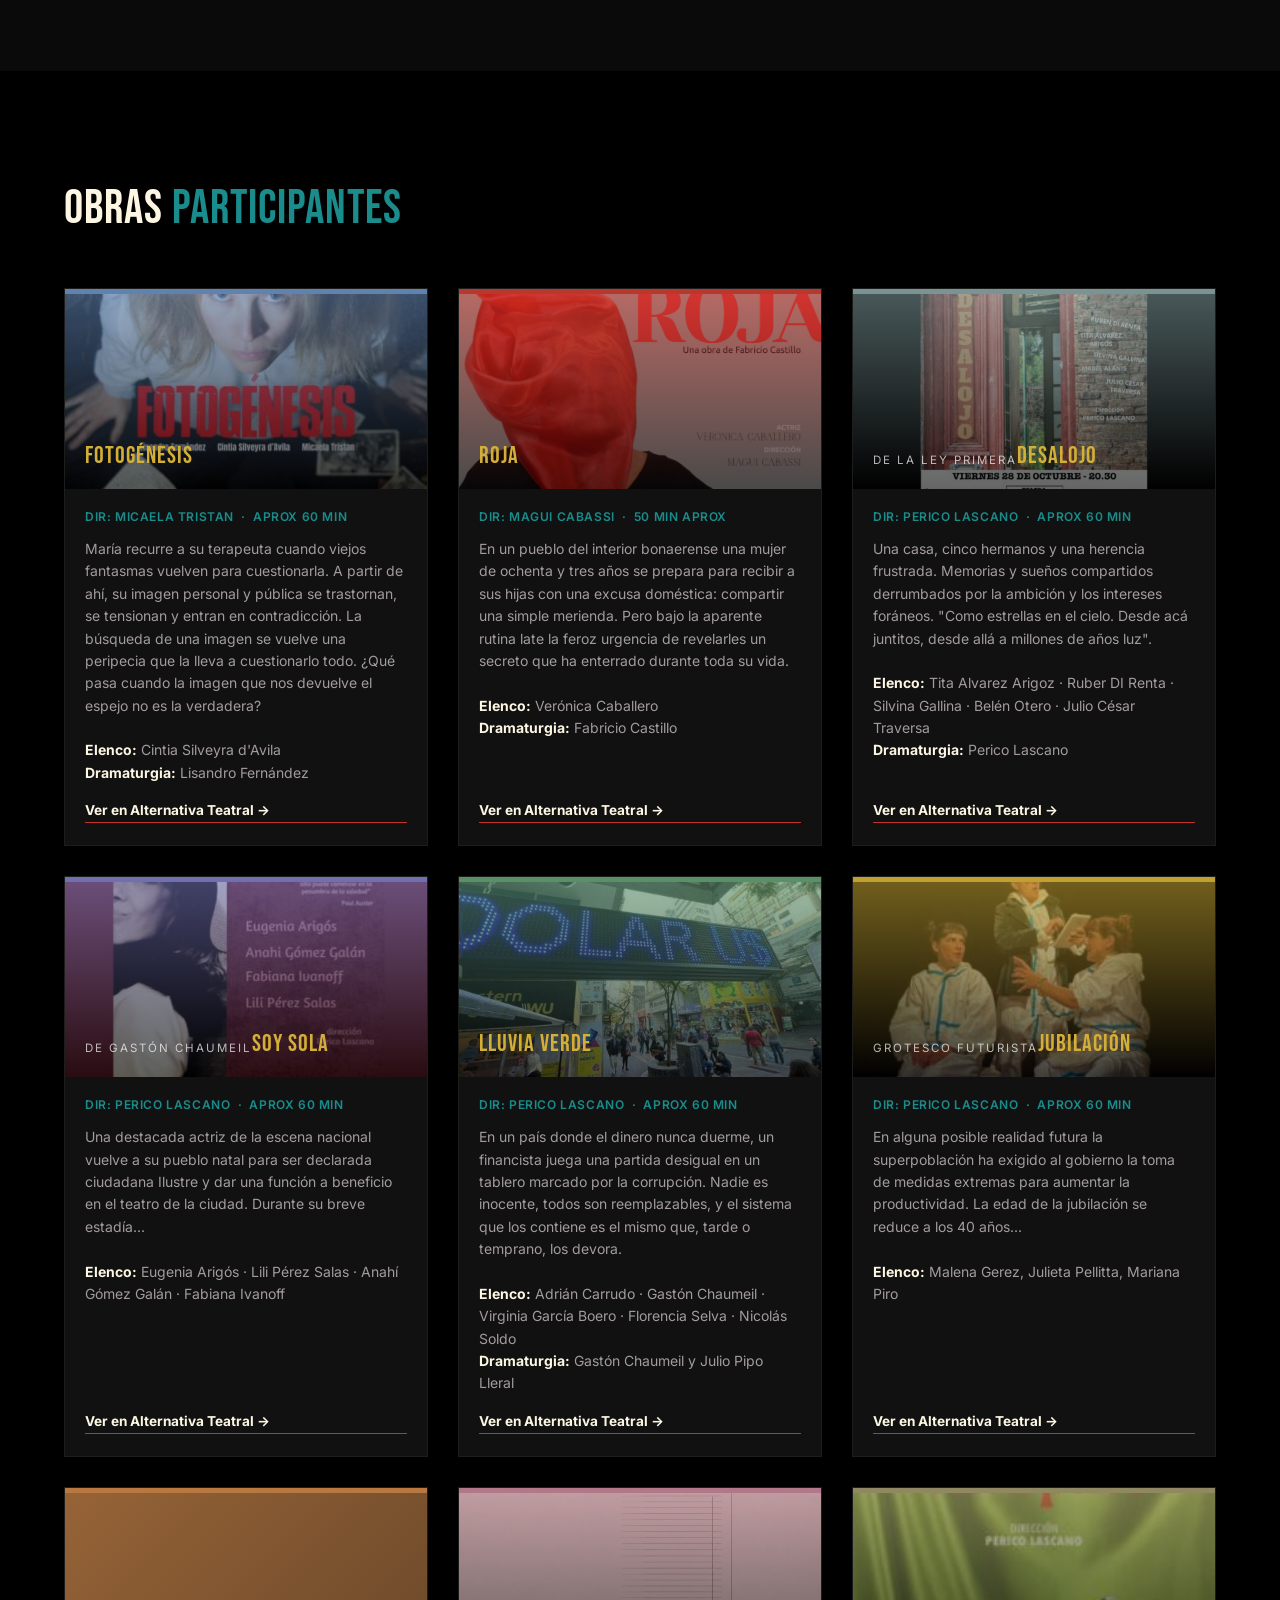
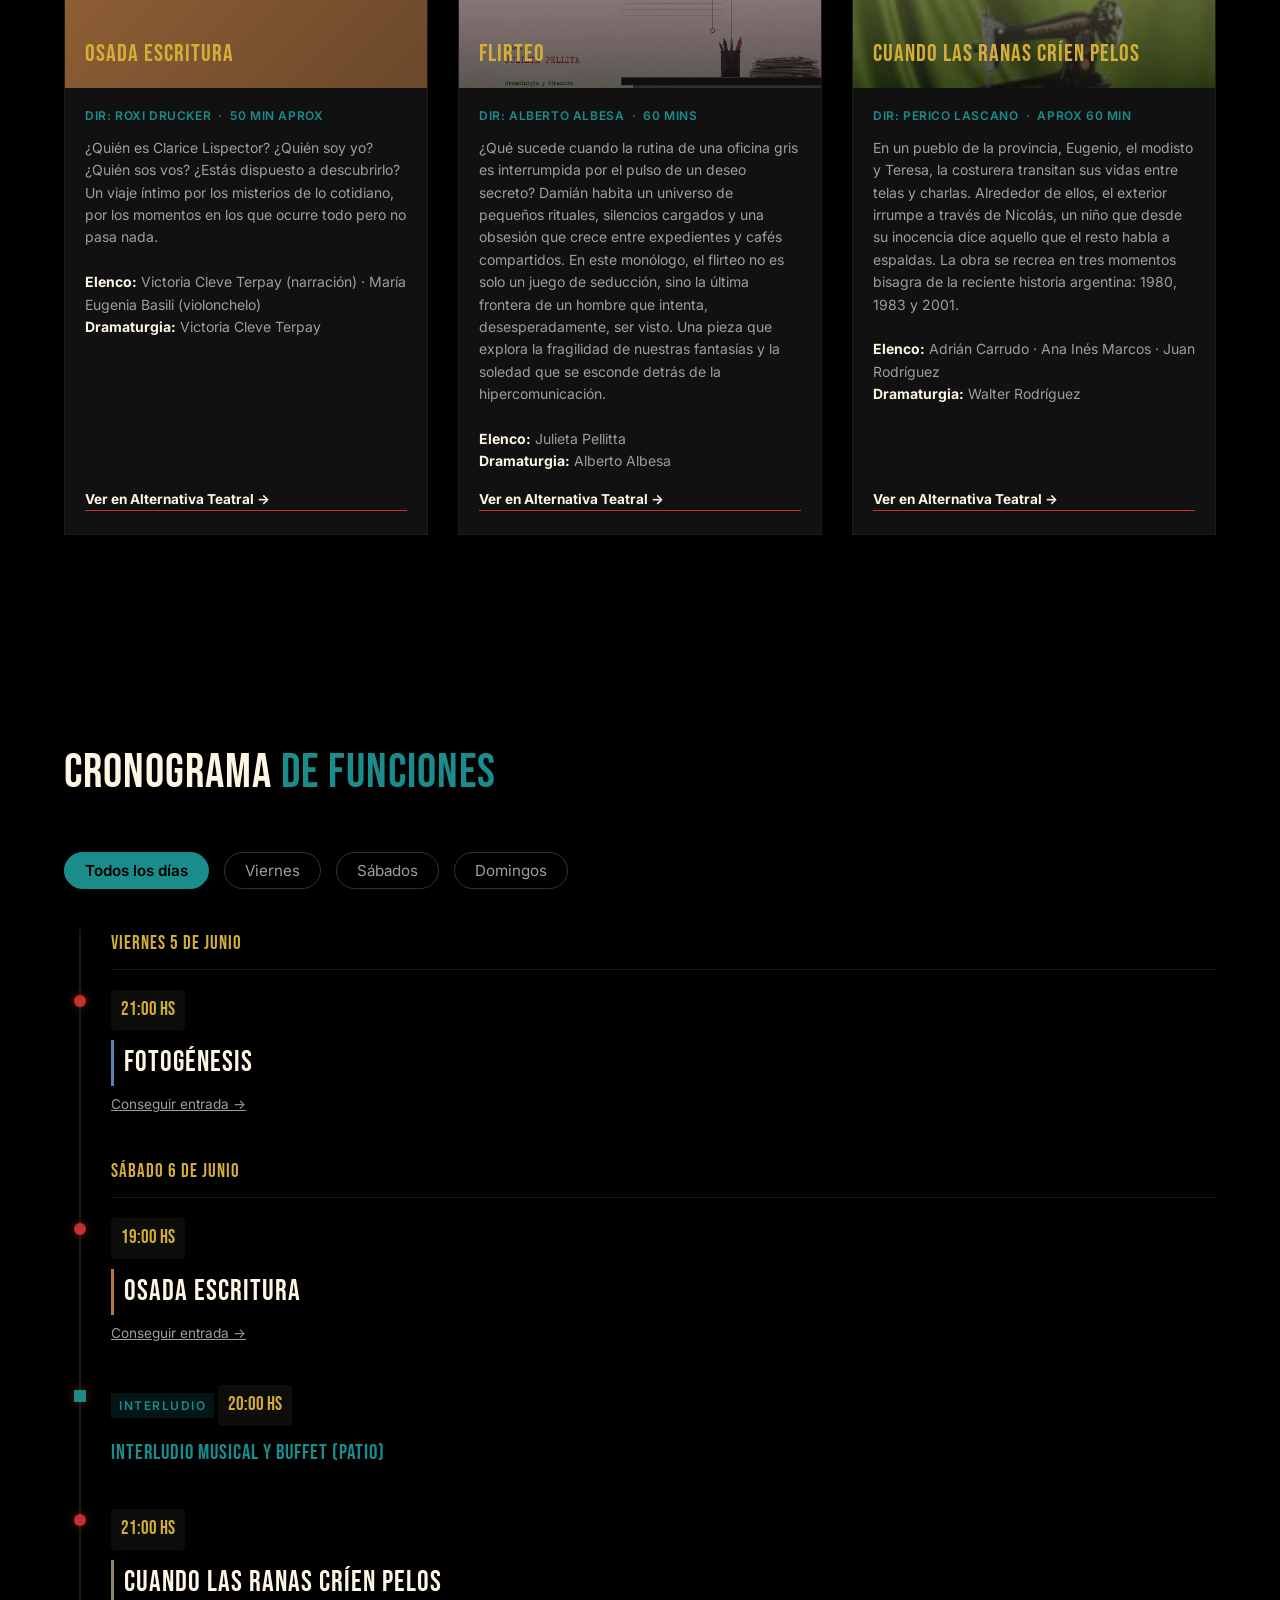
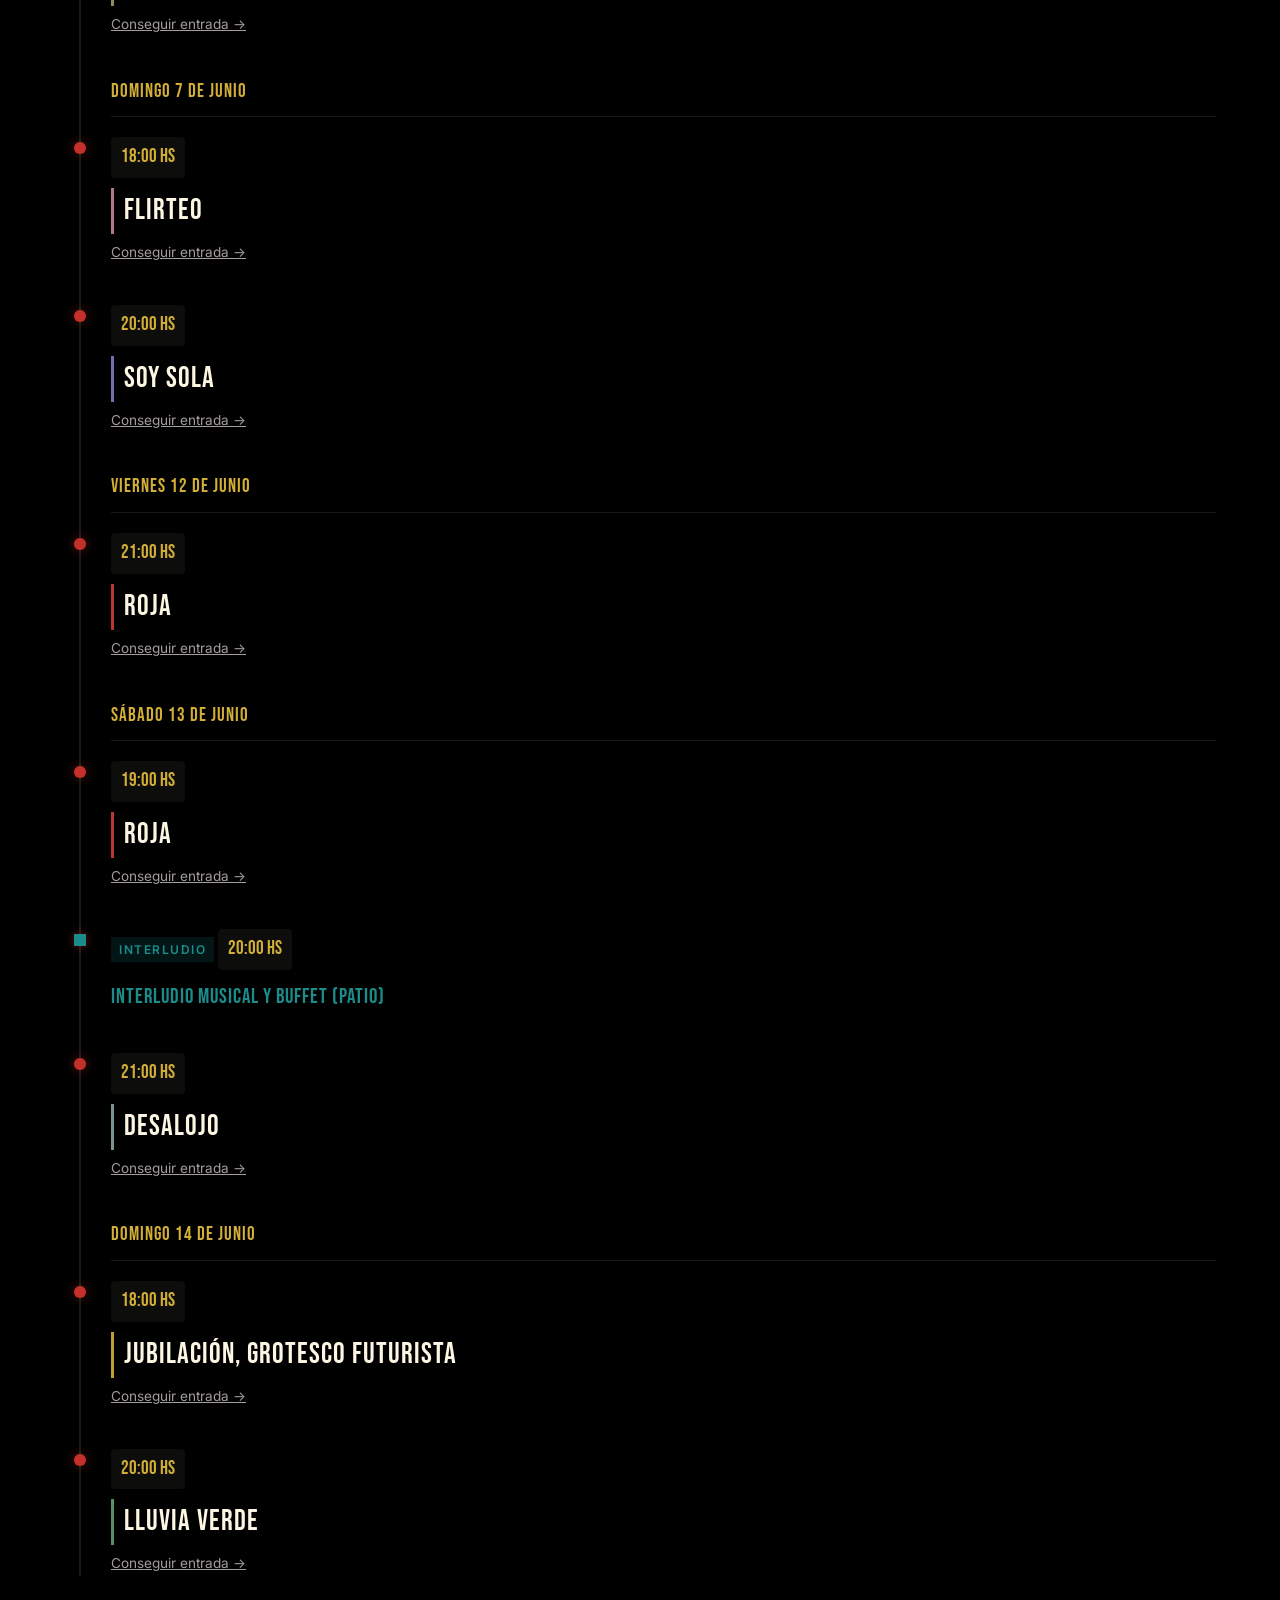
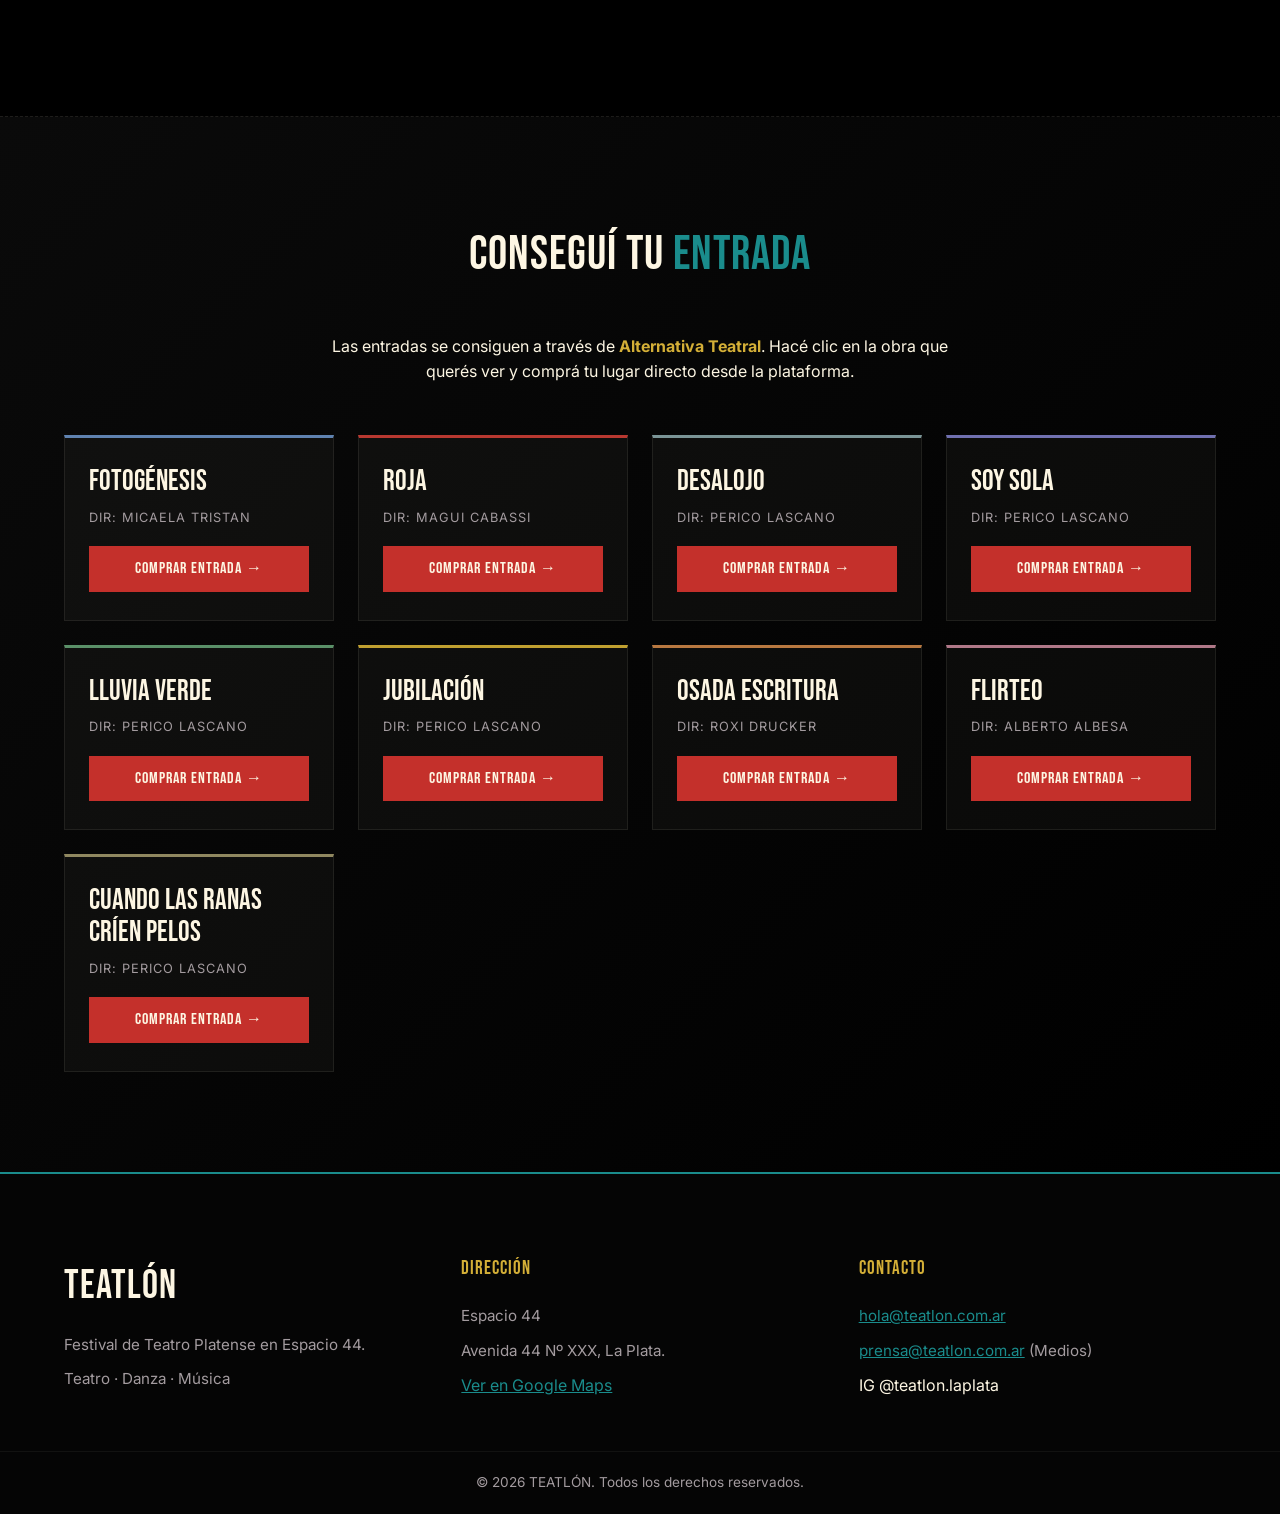
==== commit bfba79e6: "Actualizar flyers y conteo de obras para sacar Las Esperas" ====
--- a/index.html
+++ b/index.html
@@ -45,7 +45,7 @@
                 <span style="display: none;">TEATLÓN</span>
             </h1>
             <h2 class="tagline" style="display: none;">Festival de Teatro Platense</h2>
-            <p class="description">10 Obras. 6 Días. Un escenario y toda la ciudad.</p>
+            <p class="description">9 Obras. 6 Días. Un escenario y toda la ciudad.</p>
             <div class="dates-badge">
                 5, 6, 7, 12, 13 y 14 DE JUNIO
             </div>
@@ -71,11 +71,11 @@
                 <div class="about-text">
                     <p>El teatro independiente tiene su propio pulso, y en La Plata late más fuerte. TEATLÓN nace como un punto de encuentro para elencos locales, dramaturgias diversas y públicos curiosos.</p>
                     <p>Durante dos fines de semana, <strong>Espacio 44</strong> se transforma en el epicentro de la creación escénica contemporánea. Un panorama vibrante de lo que está sucediendo hoy en el teatro de nuestra ciudad.</p>
-                    <p>Como la ciudad misma —trazada con orden y con audacia— TEATLÓN pone cada propuesta en su lugar justo. Diez miradas. Un festival.</p>
+                    <p>Como la ciudad misma —trazada con orden y con audacia— TEATLÓN pone cada propuesta en su lugar justo. Nueve miradas. Un festival.</p>
                 </div>
                 <div class="about-stats">
                     <div class="stat-item">
-                        <span class="stat-num">10</span>
+                        <span class="stat-num">9</span>
                         <span class="stat-label">obras</span>
                     </div>
                     <div class="stat-item">
--- a/style.css
+++ b/style.css
@@ -402,7 +402,7 @@
 
 /* Header coloreado con título */
 .obra-img-placeholder {
-    height: 120px;
+    height: 200px;
     width: 100%;
     display: flex;
     align-items: flex-end;
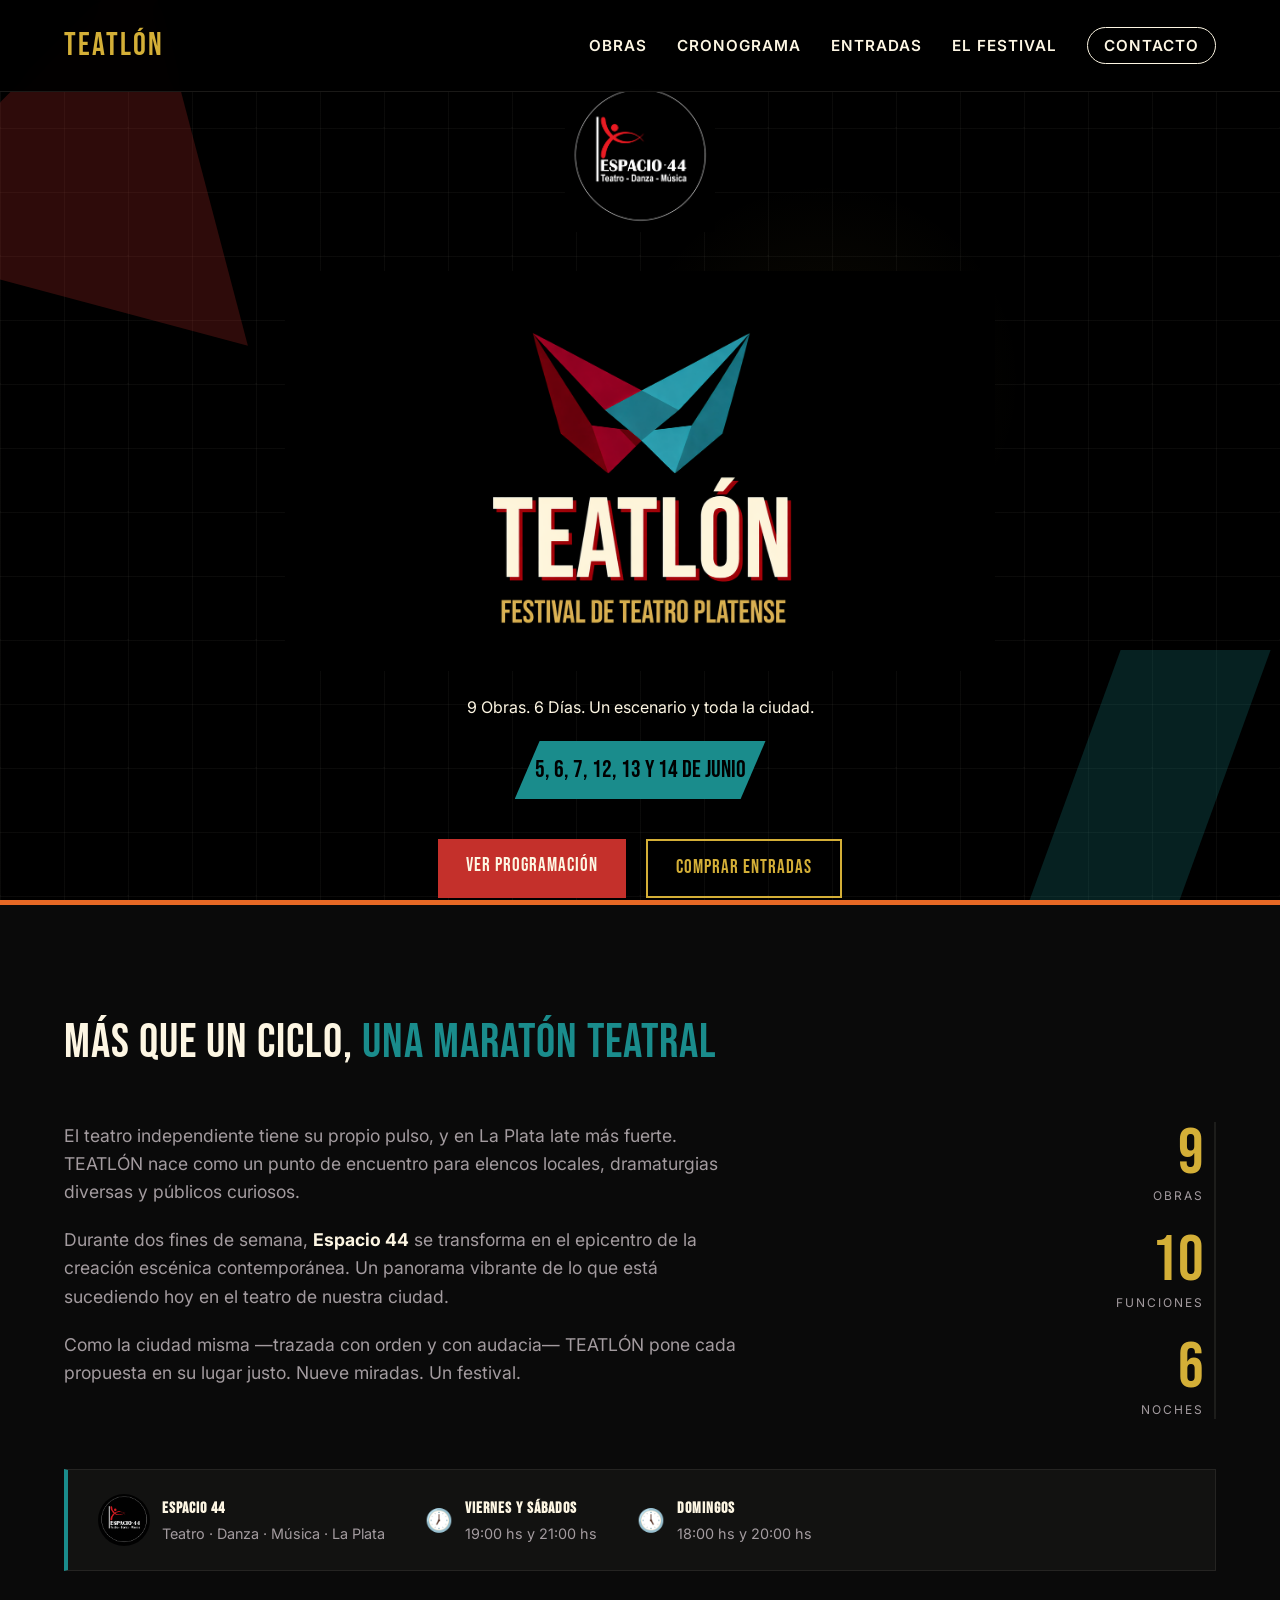
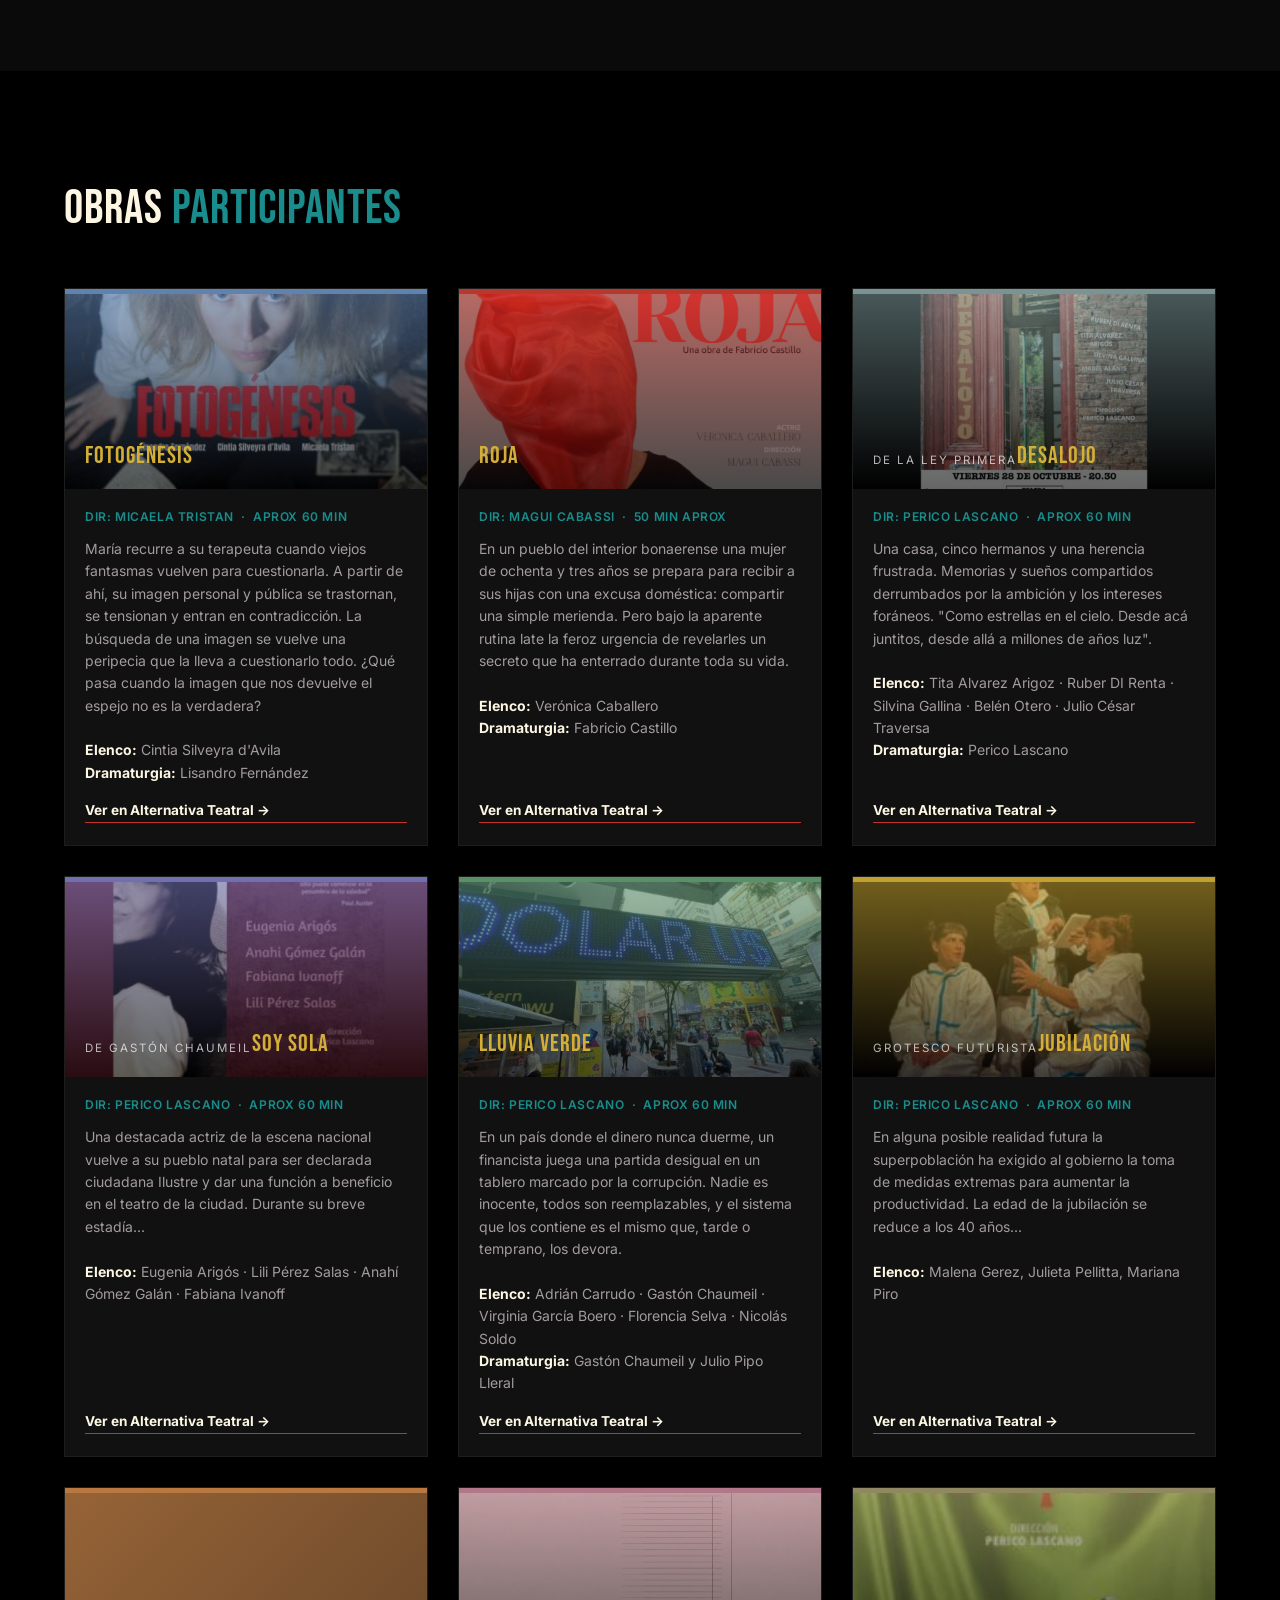
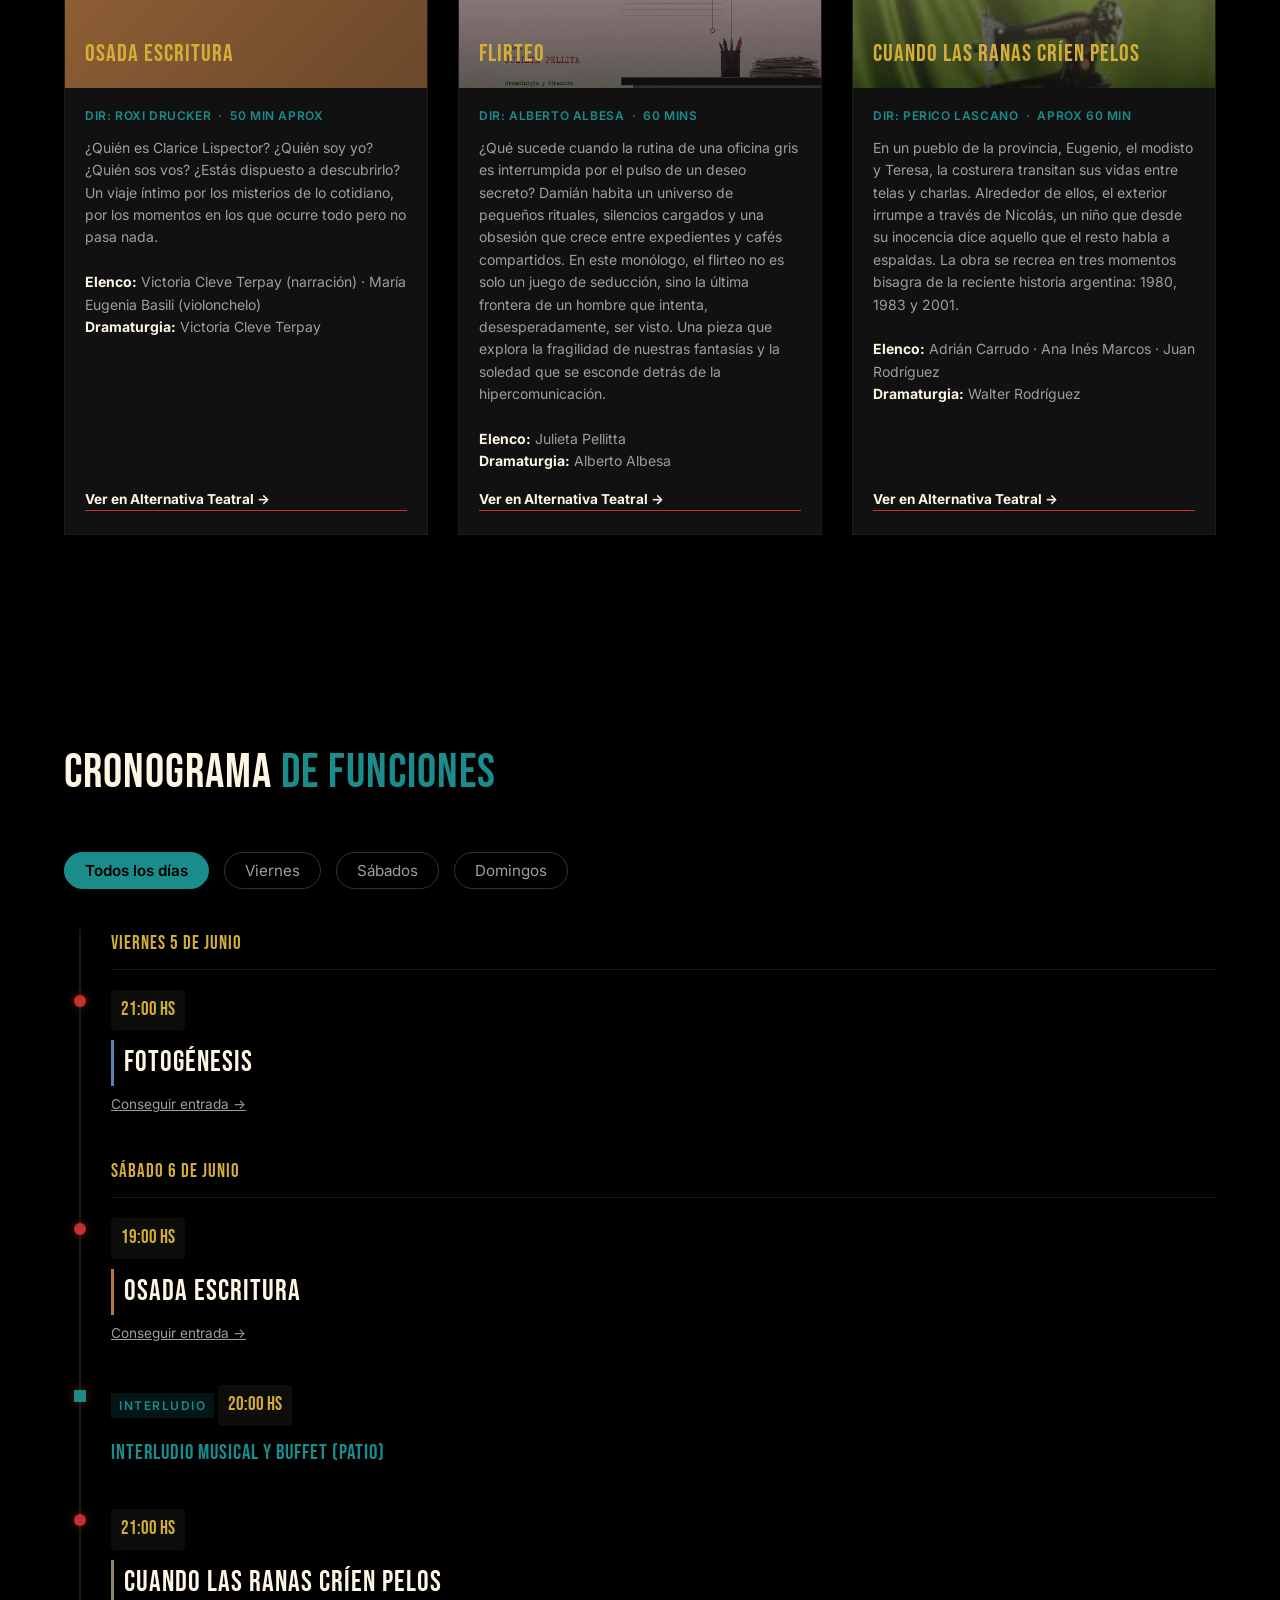
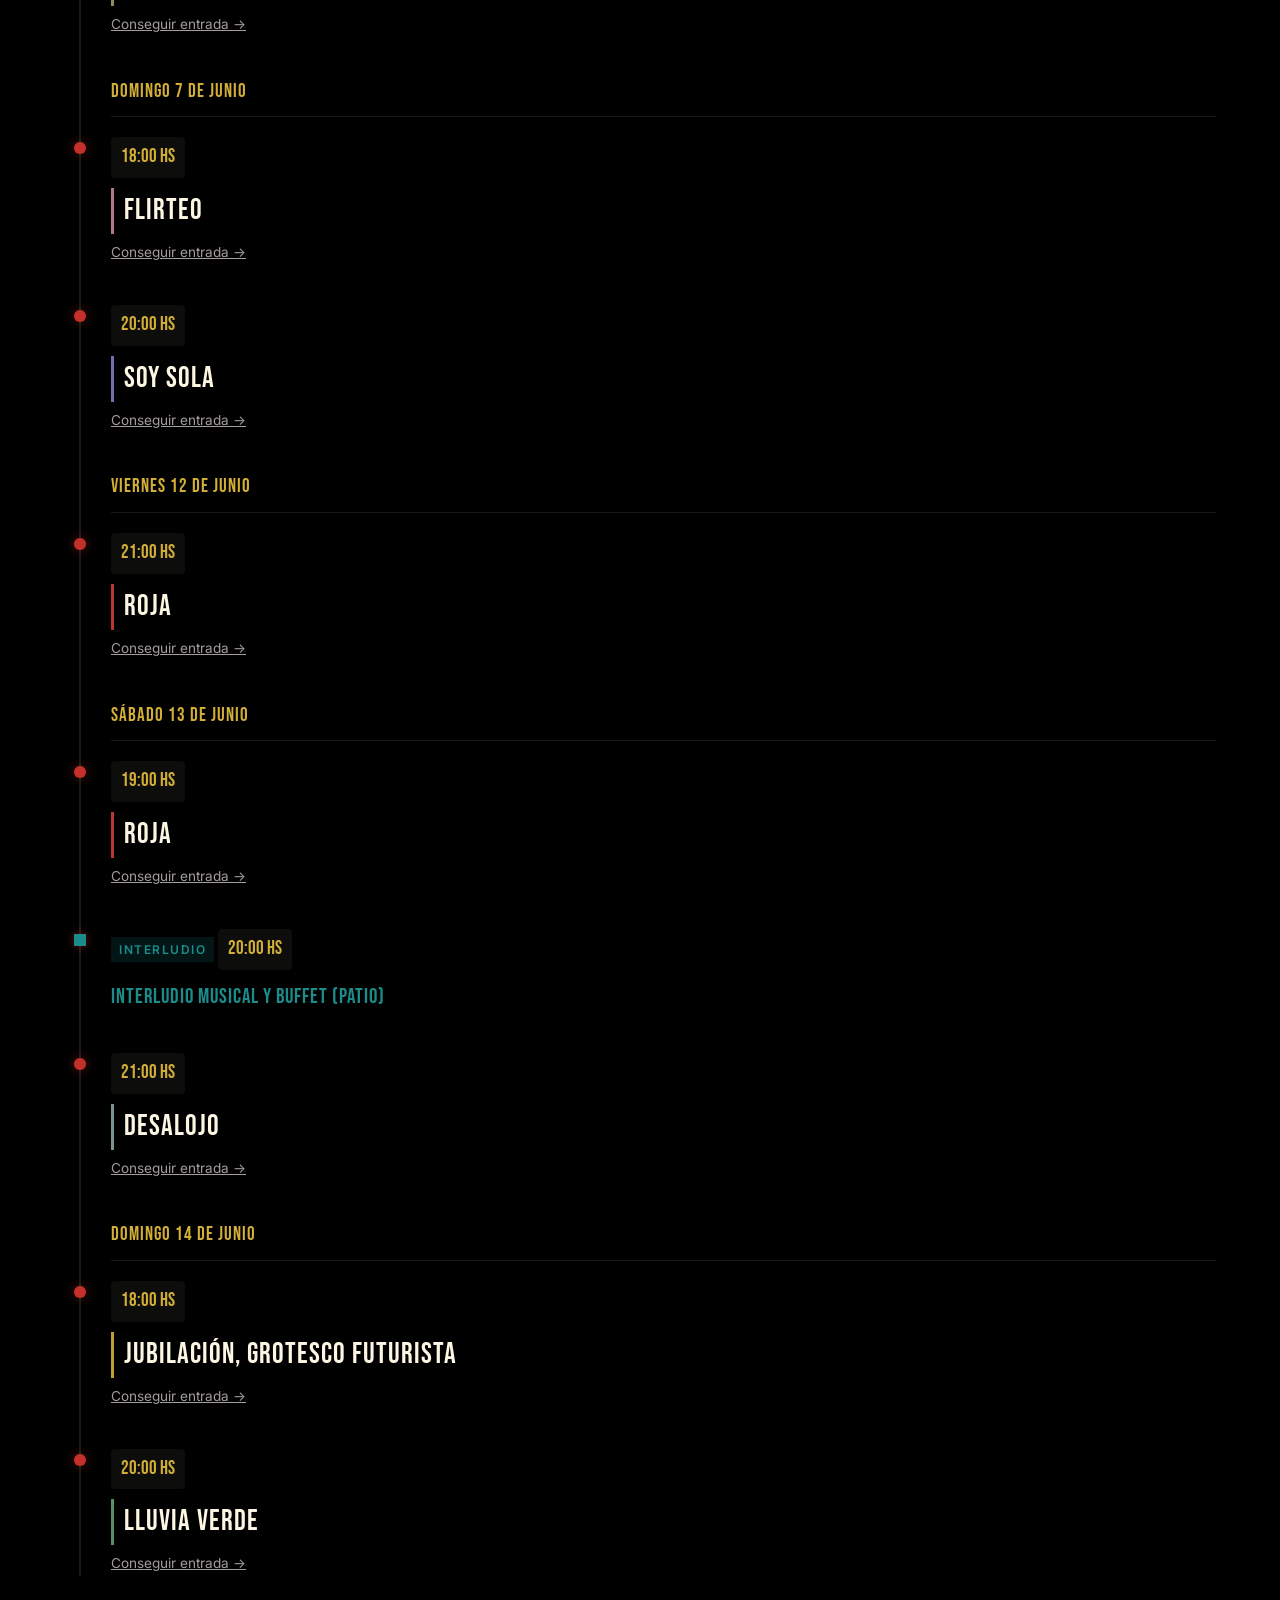
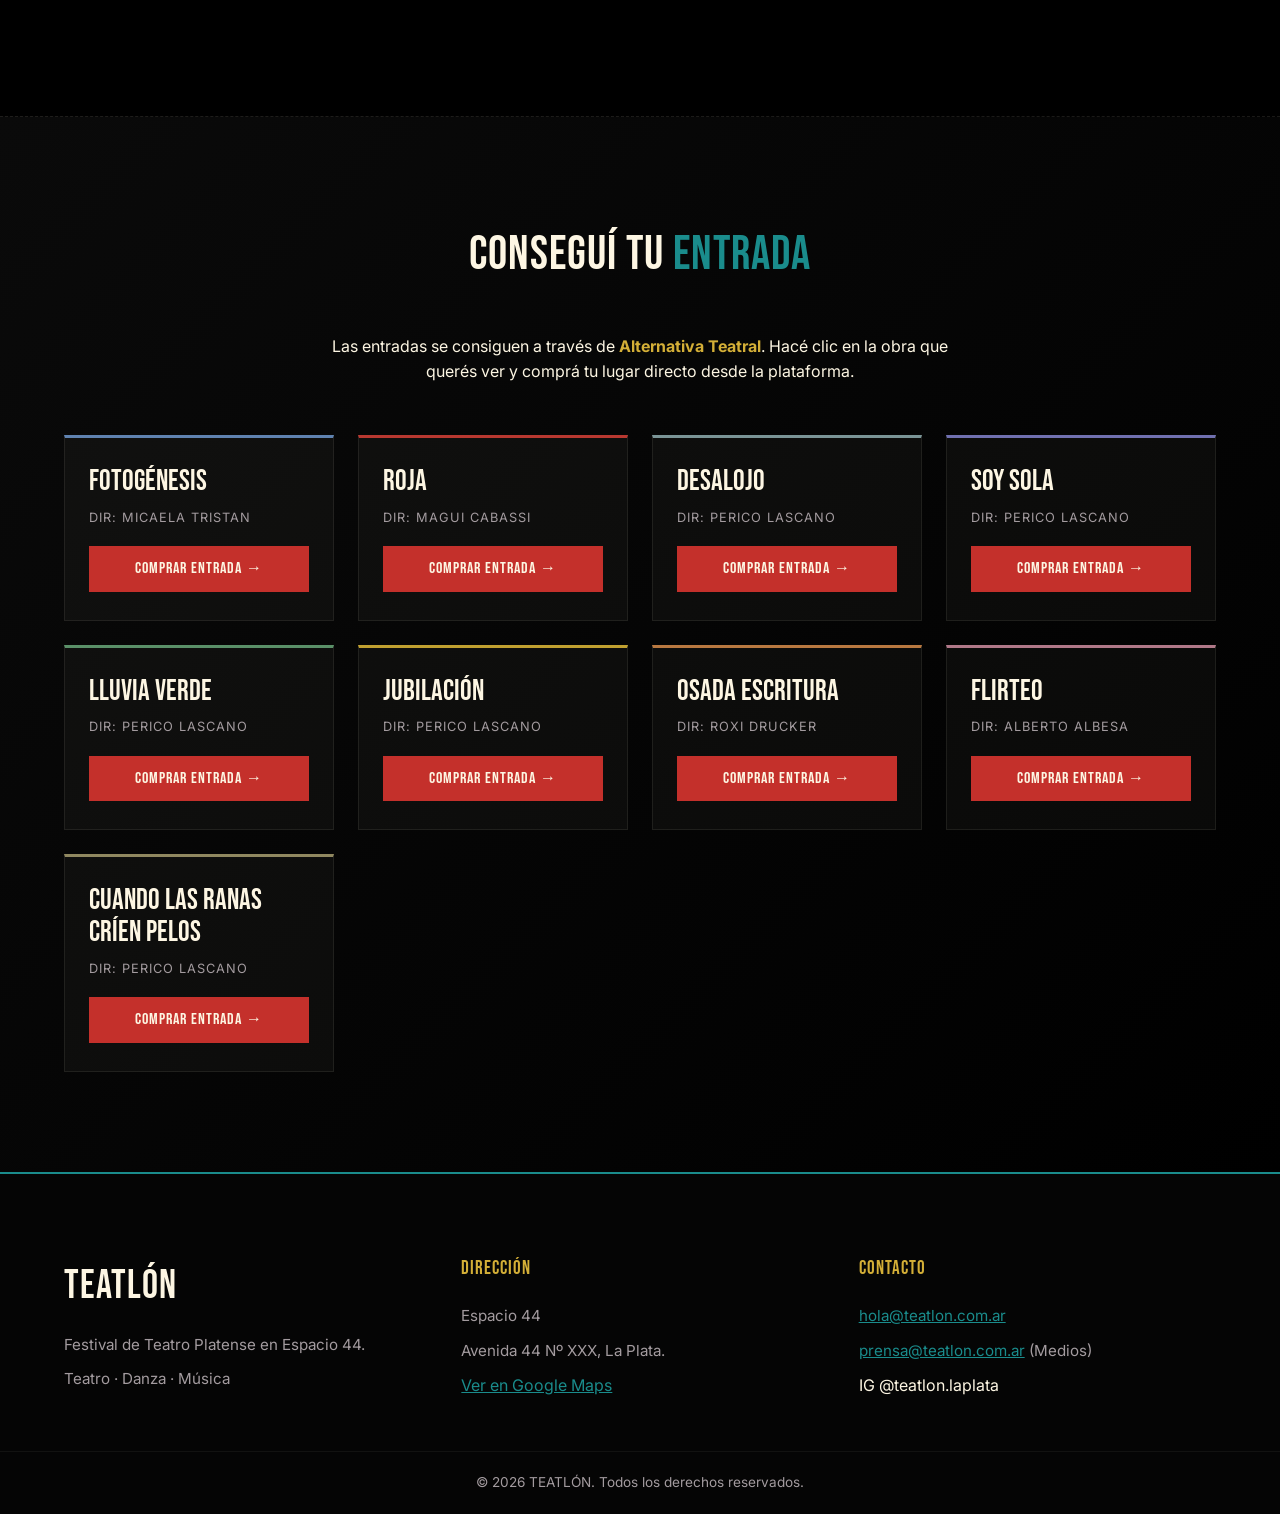
==== commit 1ded0e55: "Update number of functions to 10" ====
--- a/index.html
+++ b/index.html
@@ -79,7 +79,7 @@
                         <span class="stat-label">obras</span>
                     </div>
                     <div class="stat-item">
-                        <span class="stat-num">12</span>
+                        <span class="stat-num">10</span>
                         <span class="stat-label">funciones</span>
                     </div>
                     <div class="stat-item">
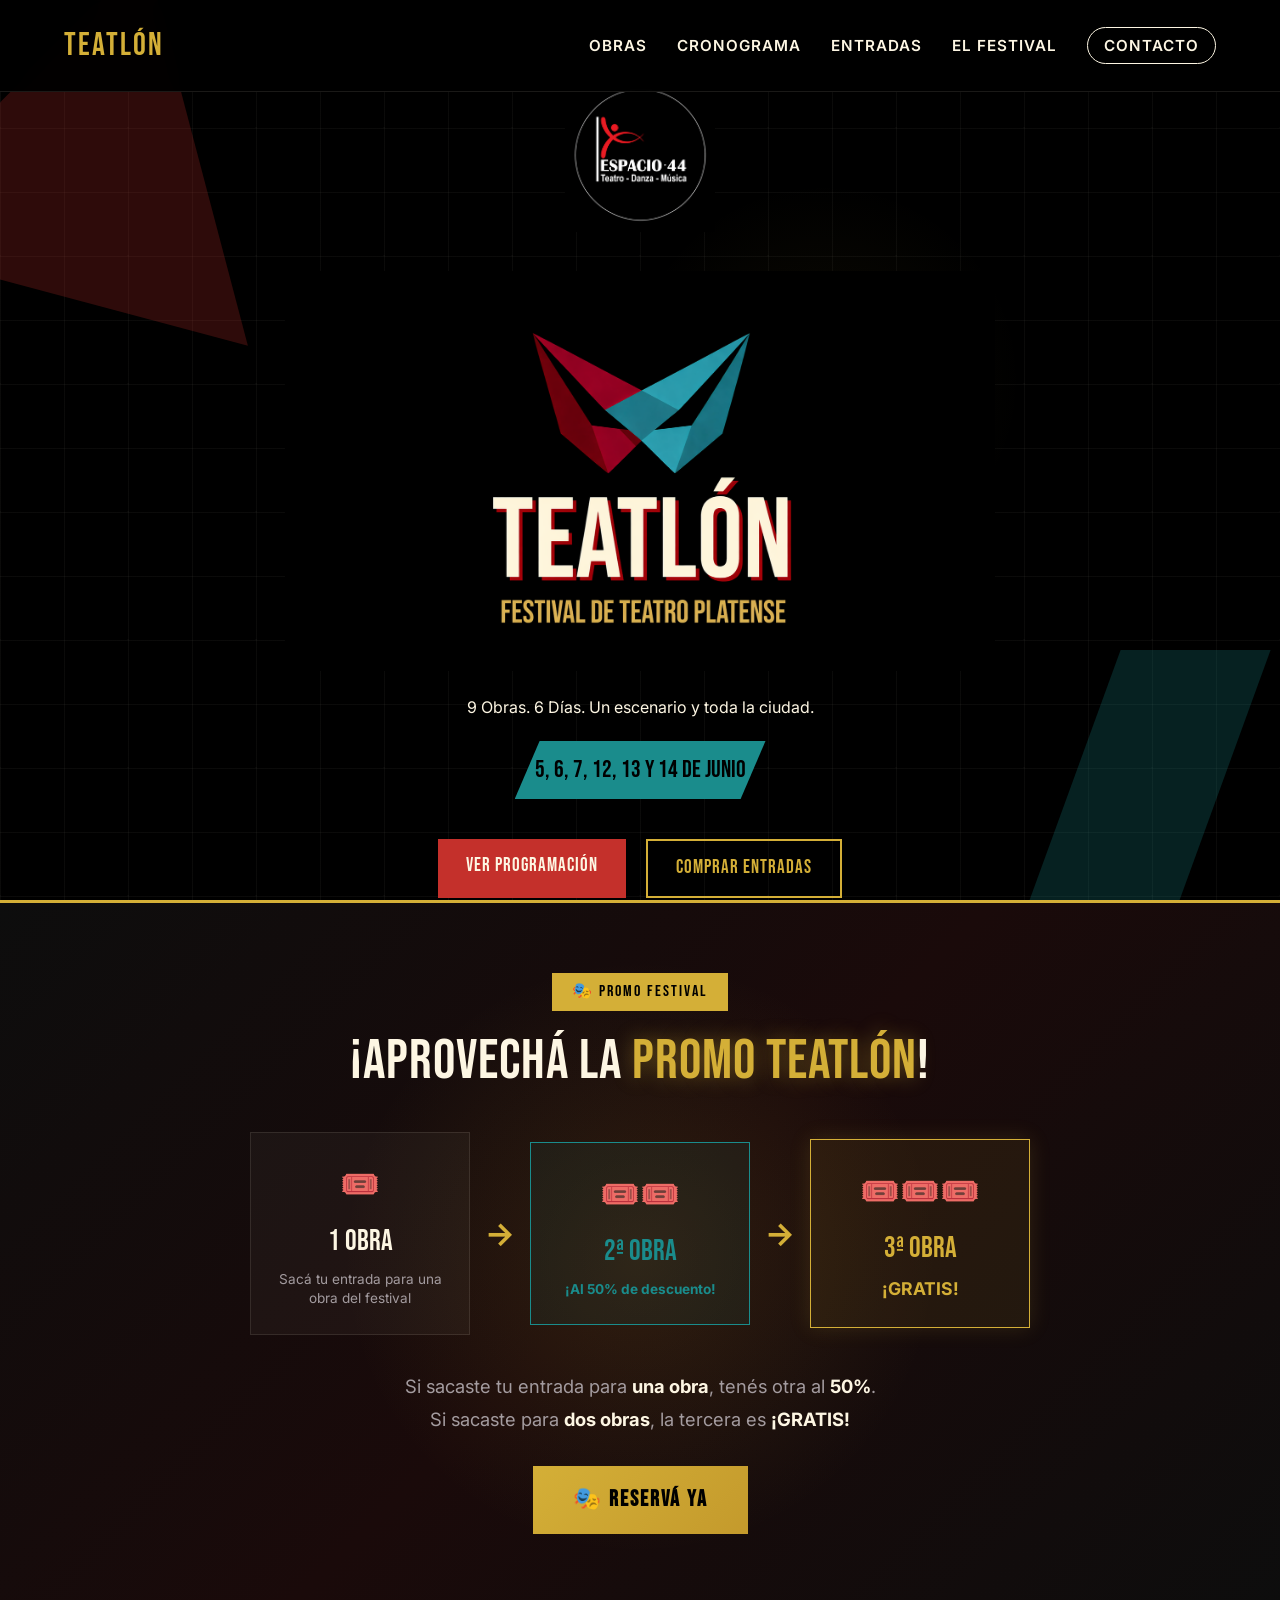
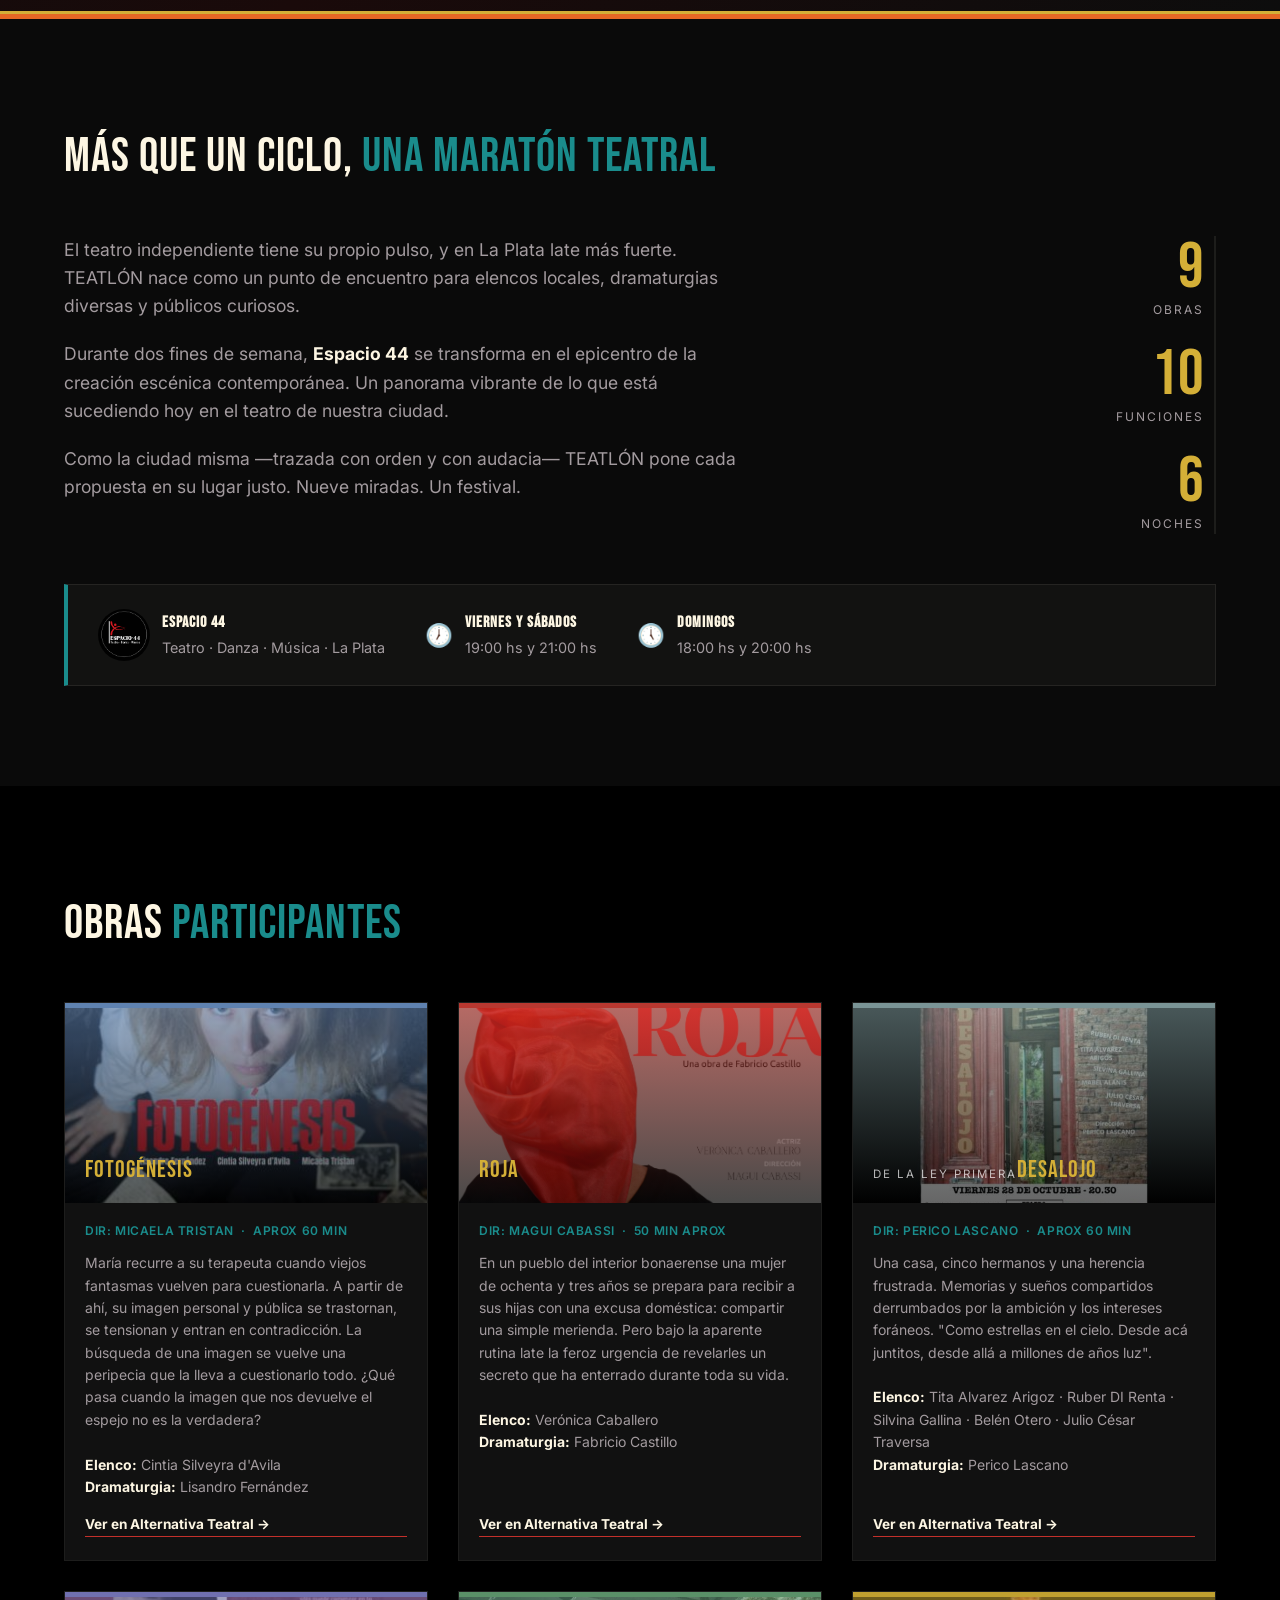
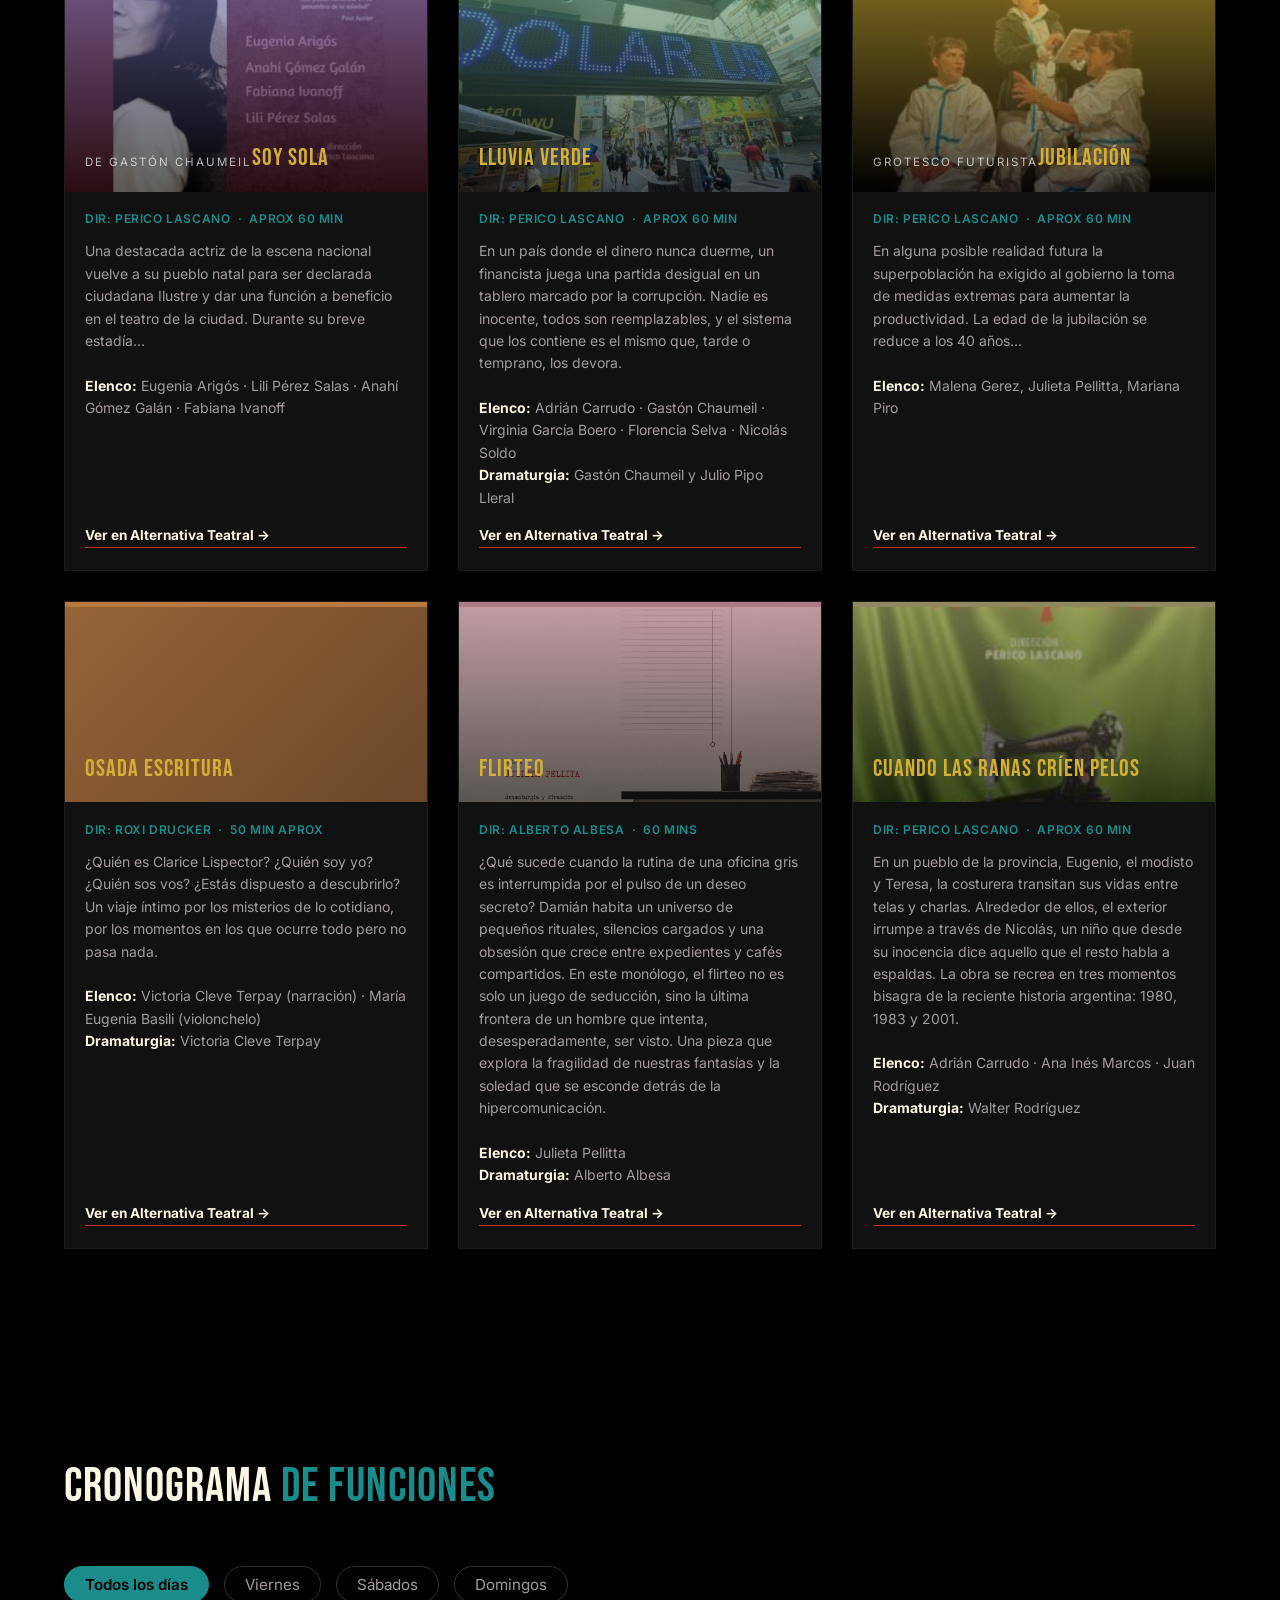
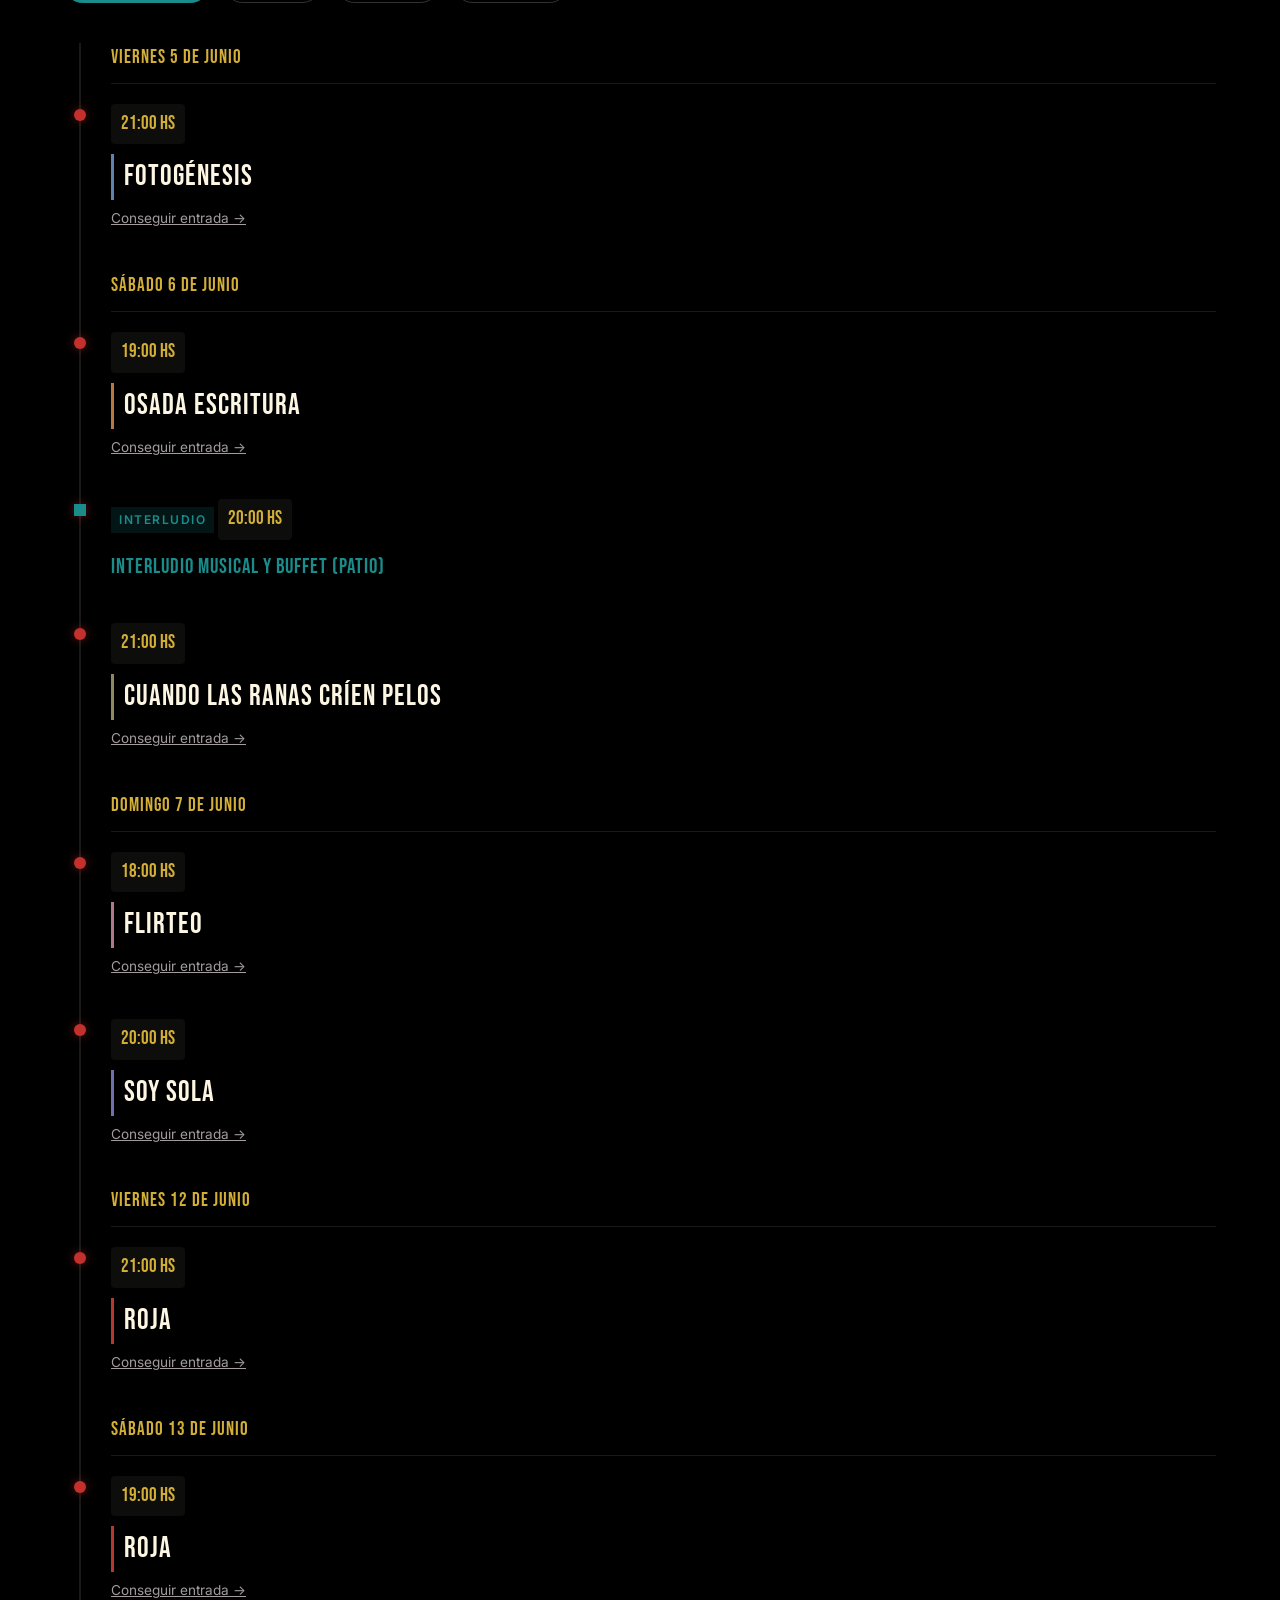
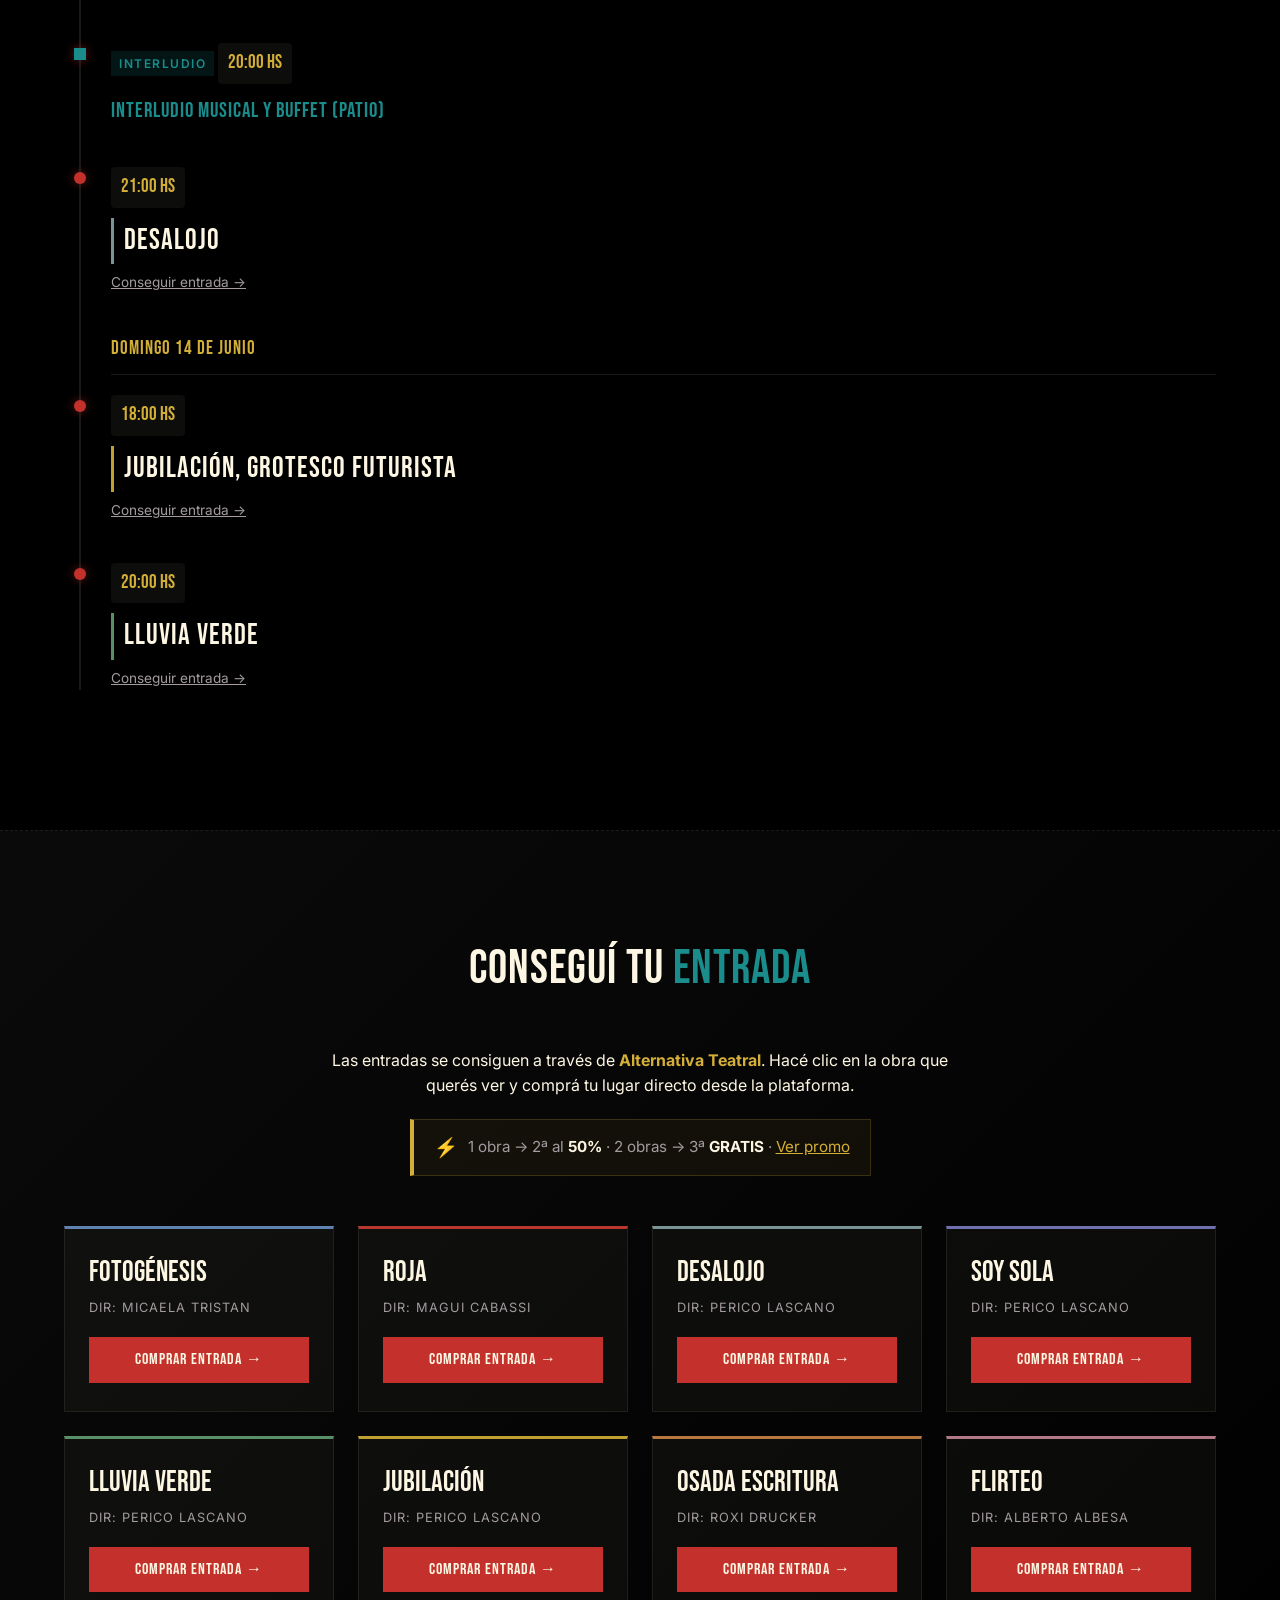
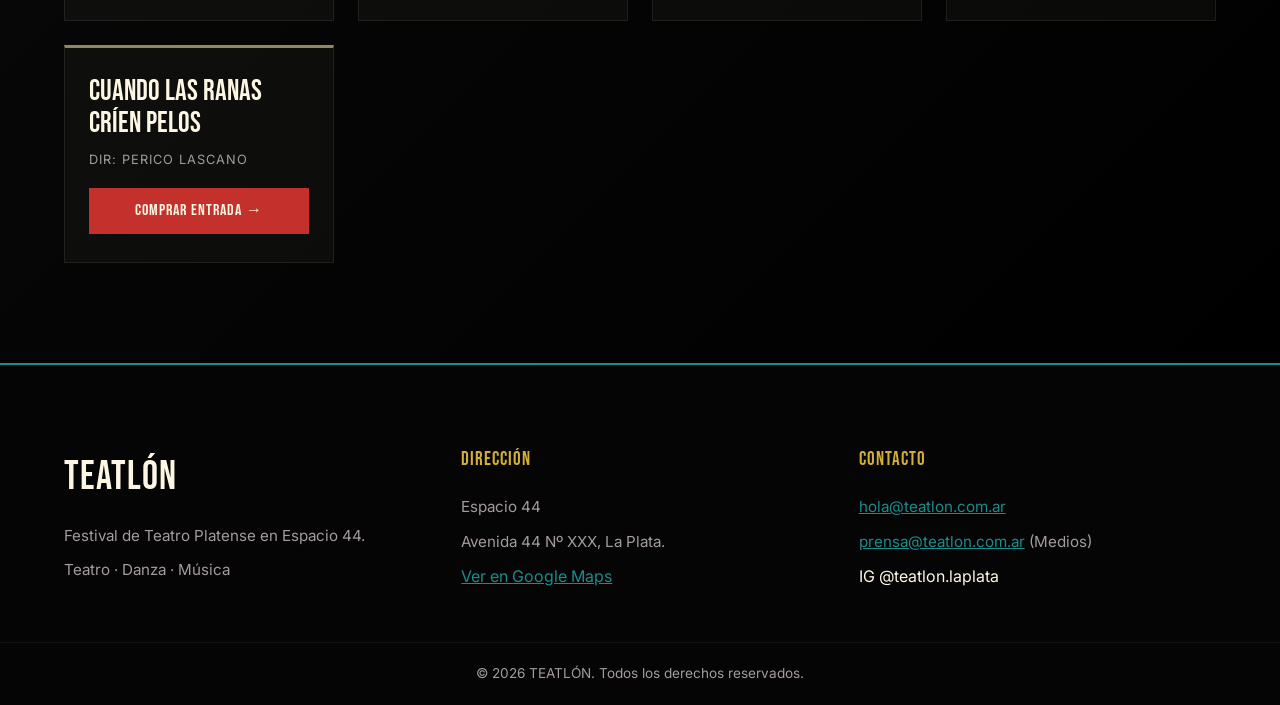
==== commit f148b176: "Agregar banner de promoción del festival: 2da al 50%, 3ra gratis" ====
--- a/index.html
+++ b/index.html
@@ -63,6 +63,41 @@
         </div>
     </header>
 
+    <!-- Promoción Banner -->
+    <section class="promo-banner" id="promo">
+        <div class="promo-glow"></div>
+        <div class="container promo-container">
+            <div class="promo-badge">🎭 PROMO FESTIVAL</div>
+            <h2 class="promo-headline">
+                ¡Aprovechá la <span class="promo-highlight">Promo Teatlón</span>!
+            </h2>
+            <div class="promo-steps">
+                <div class="promo-step">
+                    <div class="promo-step-icon">🎟️</div>
+                    <div class="promo-step-number">1 obra</div>
+                    <div class="promo-step-detail">Sacá tu entrada para una obra del festival</div>
+                </div>
+                <div class="promo-arrow">→</div>
+                <div class="promo-step promo-step--highlight">
+                    <div class="promo-step-icon">🎟️🎟️</div>
+                    <div class="promo-step-number">2ª obra</div>
+                    <div class="promo-step-detail"><strong>¡Al 50% de descuento!</strong></div>
+                </div>
+                <div class="promo-arrow">→</div>
+                <div class="promo-step promo-step--epic">
+                    <div class="promo-step-icon">🎟️🎟️🎟️</div>
+                    <div class="promo-step-number">3ª obra</div>
+                    <div class="promo-step-detail"><strong>¡GRATIS!</strong></div>
+                </div>
+            </div>
+            <p class="promo-summary">
+                Si sacaste tu entrada para <strong>una obra</strong>, tenés otra al <strong>50%</strong>.<br>
+                Si sacaste para <strong>dos obras</strong>, la tercera es <strong>¡GRATIS!</strong>
+            </p>
+            <a href="#entradas" class="btn btn-promo pulse-btn">🎭 RESERVÁ YA</a>
+        </div>
+    </section>
+
     <!-- Nosotros Section -->
     <section class="section about" id="nosotros">
         <div class="container">
@@ -146,6 +181,10 @@
             <div class="entradas-header">
                 <h2 class="section-title">Conseguí tu <span>Entrada</span></h2>
                 <p>Las entradas se consiguen a través de <strong>Alternativa Teatral</strong>. Hacé clic en la obra que querés ver y comprá tu lugar directo desde la plataforma.</p>
+                <div class="promo-reminder">
+                    <span class="promo-reminder-icon">⚡</span>
+                    <span>1 obra → 2ª al <strong>50%</strong> · 2 obras → 3ª <strong>GRATIS</strong> · <a href="#promo" style="color: var(--accent-gold); text-decoration: underline;">Ver promo</a></span>
+                </div>
             </div>
 
             <div class="obras-links-grid" id="entradas-links-container">
--- a/style.css
+++ b/style.css
@@ -291,6 +291,176 @@
     top: 20%; right: 20%;
 }
 
+/* --- Promo Banner --- */
+.promo-banner {
+    position: relative;
+    padding: 70px 0;
+    background: linear-gradient(135deg, #0d0d0d 0%, #1a0a0a 50%, #0d0d0d 100%);
+    border-top: 3px solid var(--accent-gold);
+    border-bottom: 3px solid var(--accent-gold);
+    overflow: hidden;
+    text-align: center;
+}
+.promo-glow {
+    position: absolute;
+    top: 50%; left: 50%;
+    transform: translate(-50%, -50%);
+    width: 600px; height: 600px;
+    background: radial-gradient(circle, rgba(212,175,55,0.12) 0%, rgba(212,175,55,0) 70%);
+    pointer-events: none;
+    animation: promoGlowPulse 4s ease-in-out infinite;
+}
+@keyframes promoGlowPulse {
+    0%, 100% { opacity: 0.6; transform: translate(-50%, -50%) scale(1); }
+    50% { opacity: 1; transform: translate(-50%, -50%) scale(1.15); }
+}
+.promo-container {
+    position: relative;
+    z-index: 2;
+}
+.promo-badge {
+    display: inline-block;
+    background: var(--accent-gold);
+    color: var(--bg-dark);
+    font-family: var(--font-heading);
+    font-size: 1rem;
+    letter-spacing: 2px;
+    padding: 6px 20px;
+    margin-bottom: 20px;
+    animation: promoBadgeShine 3s ease-in-out infinite;
+}
+@keyframes promoBadgeShine {
+    0%, 100% { box-shadow: 0 0 10px rgba(212,175,55,0.3); }
+    50% { box-shadow: 0 0 25px rgba(212,175,55,0.6), 0 0 50px rgba(212,175,55,0.2); }
+}
+.promo-headline {
+    font-family: var(--font-heading);
+    font-size: clamp(2rem, 5vw, 3.5rem);
+    color: var(--text-main);
+    margin-bottom: 40px;
+    text-transform: uppercase;
+    line-height: 1.1;
+}
+.promo-highlight {
+    color: var(--accent-gold);
+    text-shadow: 0 0 20px rgba(212,175,55,0.4);
+}
+.promo-steps {
+    display: flex;
+    align-items: center;
+    justify-content: center;
+    gap: 15px;
+    margin-bottom: 35px;
+    flex-wrap: wrap;
+}
+.promo-step {
+    background: rgba(253,246,227,0.04);
+    border: 1px solid rgba(253,246,227,0.1);
+    padding: 25px 20px;
+    min-width: 180px;
+    max-width: 220px;
+    flex: 1;
+    transition: transform var(--transition-smooth), box-shadow var(--transition-smooth);
+}
+.promo-step:hover {
+    transform: translateY(-4px);
+    box-shadow: 0 8px 25px rgba(0,0,0,0.4);
+}
+.promo-step-icon {
+    font-size: 2rem;
+    margin-bottom: 10px;
+}
+.promo-step-number {
+    font-family: var(--font-heading);
+    font-size: 1.8rem;
+    color: var(--text-main);
+    margin-bottom: 5px;
+}
+.promo-step-detail {
+    font-size: 0.85rem;
+    color: var(--text-muted);
+    line-height: 1.4;
+}
+.promo-step--highlight {
+    border-color: var(--accent-teal);
+    background: rgba(26,140,140,0.08);
+}
+.promo-step--highlight .promo-step-number {
+    color: var(--accent-teal);
+}
+.promo-step--highlight .promo-step-detail strong {
+    color: var(--accent-teal);
+}
+.promo-step--epic {
+    border-color: var(--accent-gold);
+    background: rgba(212,175,55,0.08);
+    box-shadow: 0 0 20px rgba(212,175,55,0.15);
+}
+.promo-step--epic .promo-step-number {
+    color: var(--accent-gold);
+}
+.promo-step--epic .promo-step-detail strong {
+    color: var(--accent-gold);
+    font-size: 1.1rem;
+}
+.promo-arrow {
+    font-size: 2rem;
+    color: var(--accent-gold);
+    font-weight: bold;
+    animation: arrowBounce 2s ease-in-out infinite;
+}
+@keyframes arrowBounce {
+    0%, 100% { transform: translateX(0); opacity: 0.6; }
+    50% { transform: translateX(5px); opacity: 1; }
+}
+.promo-summary {
+    font-size: 1.15rem;
+    color: var(--text-muted);
+    margin-bottom: 30px;
+    line-height: 1.8;
+}
+.promo-summary strong {
+    color: var(--text-main);
+}
+.btn-promo {
+    background: linear-gradient(135deg, var(--accent-gold), #c49a2c);
+    color: var(--bg-dark);
+    font-size: 1.4rem;
+    padding: 16px 40px;
+    font-weight: 800;
+    letter-spacing: 2px;
+    border: none;
+    position: relative;
+    overflow: hidden;
+}
+.btn-promo:hover {
+    transform: translateY(-3px) scale(1.03);
+    box-shadow: 0 8px 30px rgba(212,175,55,0.4);
+}
+.pulse-btn {
+    animation: pulseGlow 2.5s ease-in-out infinite;
+}
+@keyframes pulseGlow {
+    0%, 100% { box-shadow: 0 0 5px rgba(212,175,55,0.3); }
+    50% { box-shadow: 0 0 25px rgba(212,175,55,0.5), 0 0 50px rgba(212,175,55,0.2); }
+}
+
+/* Promo Banner Responsive */
+@media (max-width: 768px) {
+    .promo-banner { padding: 50px 0; }
+    .promo-steps { flex-direction: column; gap: 10px; }
+    .promo-step { min-width: unset; max-width: 100%; width: 100%; }
+    .promo-arrow {
+        transform: rotate(90deg);
+        animation: arrowBounceDown 2s ease-in-out infinite;
+    }
+    @keyframes arrowBounceDown {
+        0%, 100% { transform: rotate(90deg) translateX(0); opacity: 0.6; }
+        50% { transform: rotate(90deg) translateX(5px); opacity: 1; }
+    }
+    .btn-promo { font-size: 1.1rem; padding: 14px 30px; }
+}
+
 /* --- About Section --- */
 .about {
     background-color: #0A0A0A;
@@ -565,6 +735,24 @@
 }
 .entradas-header p strong {
     color: var(--accent-gold);
+}
+.promo-reminder {
+    display: inline-flex;
+    align-items: center;
+    gap: 10px;
+    margin-top: 20px;
+    padding: 12px 20px;
+    background: rgba(212,175,55,0.06);
+    border: 1px solid rgba(212,175,55,0.2);
+    border-left: 4px solid var(--accent-gold);
+    font-size: 0.95rem;
+    color: var(--text-muted);
+}
+.promo-reminder strong {
+    color: var(--text-main);
+}
+.promo-reminder-icon {
+    font-size: 1.2rem;
 }
 
 /* Grid de links por obra */
